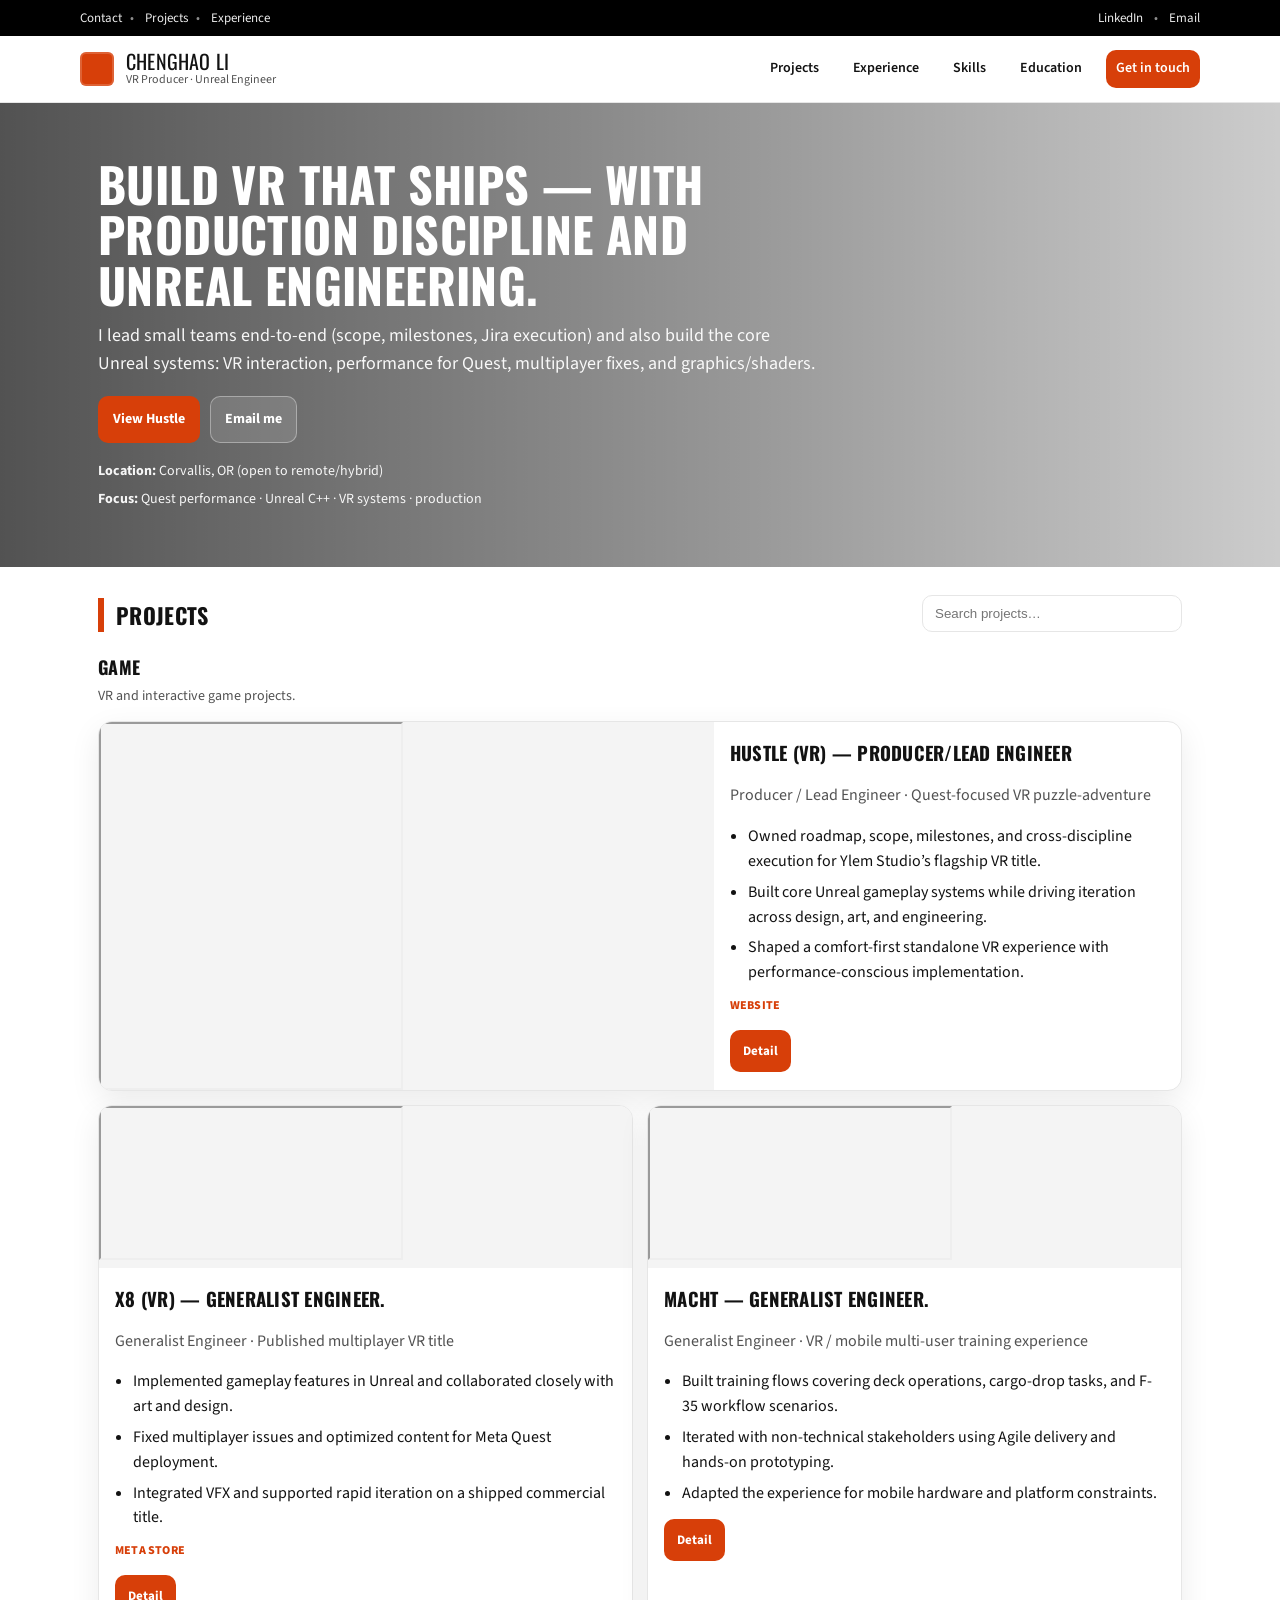
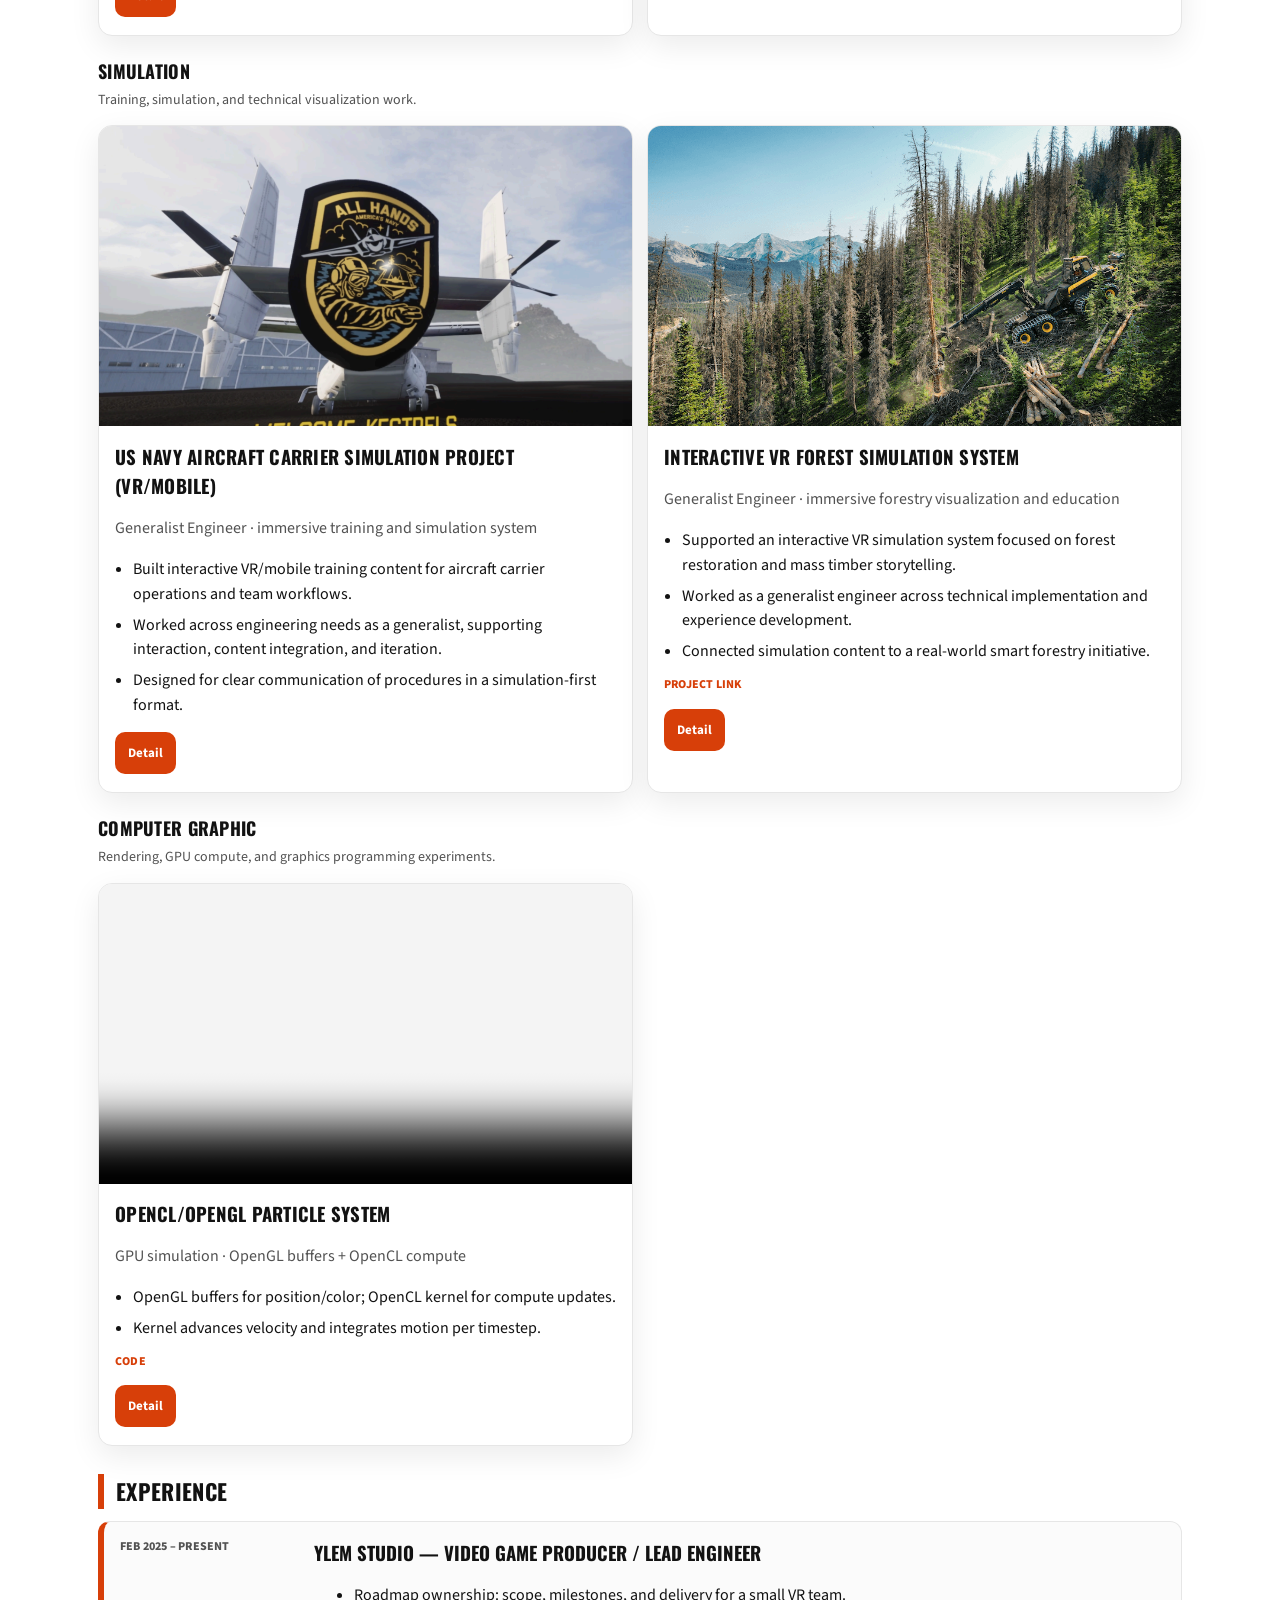
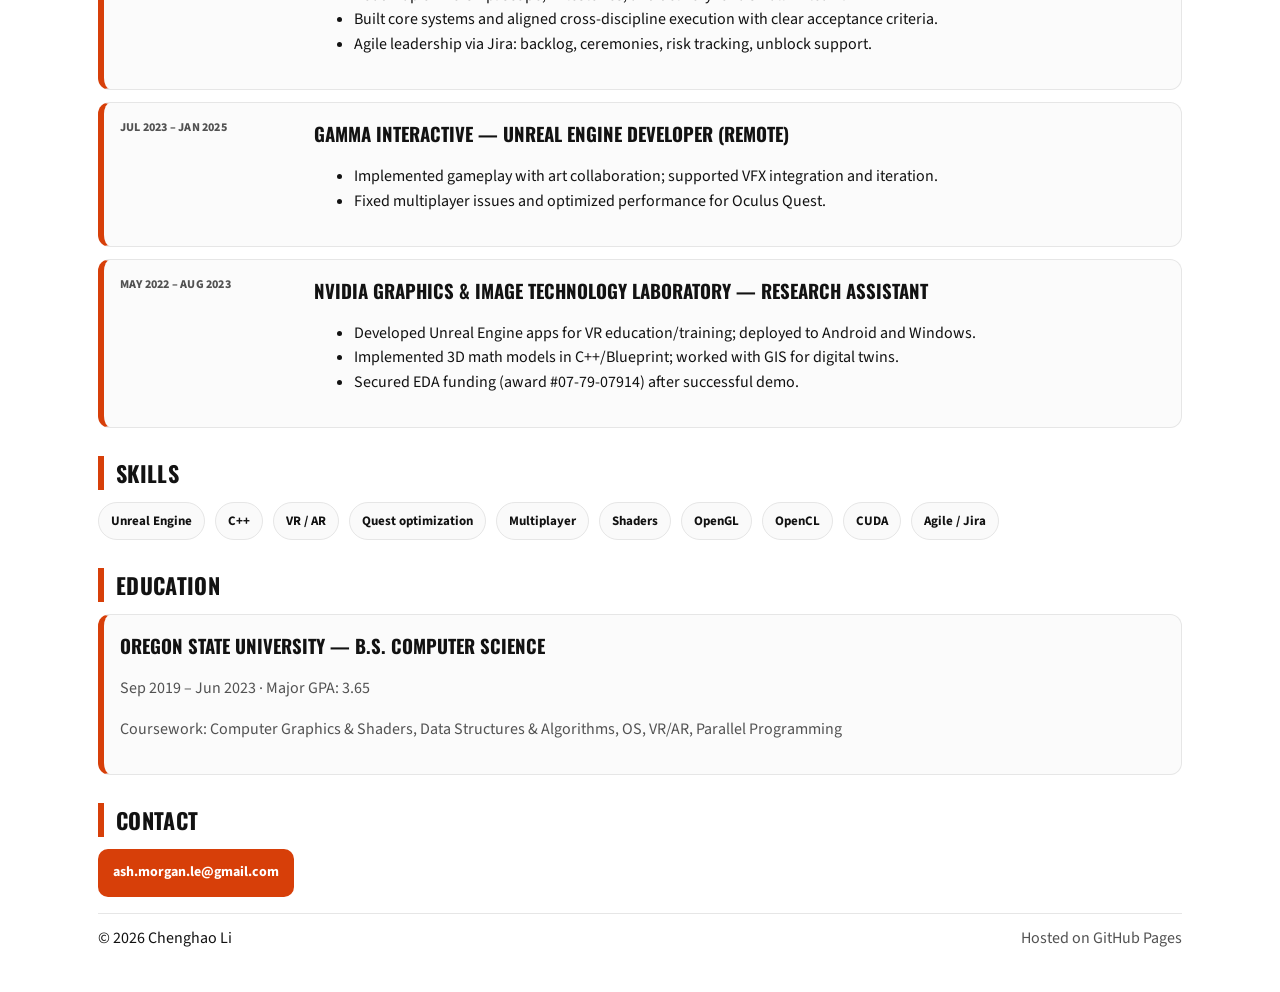
==== index.html @ 1074cd8b "Set up new layout" ====
<!doctype html>
<html lang="en">
<head>
  <meta charset="utf-8" />
  <meta name="viewport" content="width=device-width, initial-scale=1" />
  <title>Chenghao Li — Portfolio</title>
  <meta name="description" content="Portfolio of Chenghao Li — VR Producer / Unreal Engineer." />

  <link rel="preconnect" href="https://fonts.googleapis.com">
  <link rel="preconnect" href="https://fonts.gstatic.com" crossorigin>
  <link href="https://fonts.googleapis.com/css2?family=Oswald:wght@400;600&family=Source+Sans+3:wght@400;600;700&display=swap" rel="stylesheet">

  <link rel="stylesheet" href="styles.css" />
</head>
<body>
  <div class="utility">
    <div class="container utility__inner">
      <div class="utility__left">
        <a href="#contact">Contact</a><span class="sep">•</span>
        <a href="#projects">Projects</a><span class="sep">•</span>
        <a href="#experience">Experience</a>
      </div>
      <div class="utility__right">
        <a class="iconlink" href="https://www.linkedin.com/in/chenghao-li-lch9527/" target="_blank" rel="noreferrer">LinkedIn</a>
        <span class="sep">•</span>
        <a class="iconlink" href="mailto:ash.morgan.le@gmail.com">Email</a>
      </div>
    </div>
  </div>

  <header class="header" role="banner">
    <div class="container header__inner">
      <a class="logo" href="#">
        <span class="logo__mark" aria-hidden="true"></span>
        <span class="logo__text">
          <span class="logo__title">Chenghao Li</span>
          <span class="logo__sub">VR Producer · Unreal Engineer</span>
        </span>
      </a>

      <button class="menuBtn" id="menuBtn" aria-expanded="false" aria-controls="nav">Menu</button>

      <nav class="nav" id="nav">
        <a href="#projects">Projects</a>
        <a href="#experience">Experience</a>
        <a href="#skills">Skills</a>
        <a href="#education">Education</a>
        <a class="nav__cta" href="#contact">Get in touch</a>
      </nav>
    </div>
  </header>

  <section class="hero" aria-label="Intro">
    <div class="hero__bg" role="img" aria-label="Hero background image"></div>
    <div class="hero__shade"></div>

    <div class="container hero__inner">
      <div class="hero__content">
        <h1>Build VR that ships — with production discipline and Unreal engineering.</h1>
        <p>
          I lead small teams end-to-end (scope, milestones, Jira execution) and also build the core Unreal systems:
          VR interaction, performance for Quest, multiplayer fixes, and graphics/shaders.
        </p>

        <div class="hero__actions">
          <a class="btn btn--primary" href="https://www.ylemstudio.com/" target="_blank" rel="noreferrer">View Hustle</a>
          <a class="btn btn--ghost" href="mailto:ash.morgan.le@gmail.com">Email me</a>
          <!-- Optional: upload resume.pdf into repo root and uncomment -->
          <!-- <a class="btn btn--ghost" href="resume.pdf" target="_blank" rel="noreferrer">Resume PDF</a> -->
        </div>

        <div class="hero__meta">
          <div><strong>Location:</strong> Corvallis, OR (open to remote/hybrid)</div>
          <div><strong>Focus:</strong> Quest performance · Unreal C++ · VR systems · production</div>
        </div>
      </div>
    </div>
  </section>

  <main class="container" id="main">
    <section id="projects" class="section">
      <div class="section__head">
        <h2 class="section__title">Projects</h2>
        <div class="section__tools">
          <input id="projectSearch" class="input" type="search" placeholder="Search projects…" />
        </div>
      </div>

      <div class="projectGroup">
        <div class="projectGroup__head">
          <h3 class="projectGroup__title">Game</h3>
          <p class="projectGroup__desc">VR and interactive game projects.</p>
        </div>
        <div class="cards cards--projects">
          <article class="card project project--featured" data-tags="game hustle vr unreal quest producer trailer">
            <div class="card__media card__media--wide">
              <iframe src="https://www.youtube.com/embed/dAQE7rst24I" title="Hustle trailer" loading="lazy" allow="accelerometer; autoplay; clipboard-write; encrypted-media; gyroscope; picture-in-picture; web-share" allowfullscreen></iframe>
            </div>
            <div class="card__body">
              <h3>Hustle (VR) — producer/lead engineer</h3>
              <p class="muted">Producer / Lead Engineer · Quest-focused VR puzzle-adventure</p>
              <ul>
                <li>Owned roadmap, scope, milestones, and cross-discipline execution for Ylem Studio’s flagship VR title.</li>
                <li>Built core Unreal gameplay systems while driving iteration across design, art, and engineering.</li>
                <li>Shaped a comfort-first standalone VR experience with performance-conscious implementation.</li>
              </ul>
              <div class="card__links">
                <a class="link" href="https://www.ylemstudio.com/" target="_blank" rel="noreferrer">Website</a>
              </div>
              <div class="card__cta">
                <a class="btn btn--primary btn--sm" href="projects/hustle.html">Detail</a>
              </div>
            </div>
          </article>

          <article class="card project" data-tags="game x8 vr unreal multiplayer quest shipped">
            <div class="card__media">
              <iframe src="https://www.youtube.com/embed/noOUTWMw_7E" title="X8 video" loading="lazy" allow="accelerometer; autoplay; clipboard-write; encrypted-media; gyroscope; picture-in-picture; web-share" allowfullscreen></iframe>
            </div>
            <div class="card__body">
              <h3>X8 (VR) — Generalist engineer.</h3>
              <p class="muted">Generalist Engineer · Published multiplayer VR title</p>
              <ul>
                <li>Implemented gameplay features in Unreal and collaborated closely with art and design.</li>
                <li>Fixed multiplayer issues and optimized content for Meta Quest deployment.</li>
                <li>Integrated VFX and supported rapid iteration on a shipped commercial title.</li>
              </ul>
              <div class="card__links">
                <a class="link" href="https://www.meta.com/experiences/4518172508241377/" target="_blank" rel="noreferrer">Meta Store</a>
              </div>
              <div class="card__cta">
                <a class="btn btn--primary btn--sm" href="projects/x8.html">Detail</a>
              </div>
            </div>
          </article>

          <article class="card project" data-tags="game macht vr mobile training unreal multi-user youtube">
            <div class="card__media">
              <iframe src="https://www.youtube.com/embed/a3f8eoB9dbw" title="Macht video" loading="lazy" allow="accelerometer; autoplay; clipboard-write; encrypted-media; gyroscope; picture-in-picture; web-share" allowfullscreen></iframe>
            </div>
            <div class="card__body">
              <h3>Macht — Generalist engineer.</h3>
              <p class="muted">Generalist Engineer · VR / mobile multi-user training experience</p>
              <ul>
                <li>Built training flows covering deck operations, cargo-drop tasks, and F-35 workflow scenarios.</li>
                <li>Iterated with non-technical stakeholders using Agile delivery and hands-on prototyping.</li>
                <li>Adapted the experience for mobile hardware and platform constraints.</li>
              </ul>
              <div class="card__cta">
                <a class="btn btn--primary btn--sm" href="projects/macht.html">Detail</a>
              </div>
            </div>
          </article>
        </div>
      </div>

      <div class="projectGroup">
        <div class="projectGroup__head">
          <h3 class="projectGroup__title">Simulation</h3>
          <p class="projectGroup__desc">Training, simulation, and technical visualization work.</p>
        </div>
        <div class="cards cards--projects">
          <article class="card project" data-tags="simulation navy aircraft carrier vr mobile training unreal">
            <div class="card__media">
              <img src="assets/All_hands2.png" alt="US Navy Aircraft Carrier Simulation cover image" />
            </div>
            <div class="card__body">
              <h3>US Navy Aircraft Carrier Simulation project (VR/mobile)</h3>
              <p class="muted">Generalist Engineer · immersive training and simulation system</p>
              <ul>
                <li>Built interactive VR/mobile training content for aircraft carrier operations and team workflows.</li>
                <li>Worked across engineering needs as a generalist, supporting interaction, content integration, and iteration.</li>
                <li>Designed for clear communication of procedures in a simulation-first format.</li>
              </ul>
              <div class="card__cta">
                <a class="btn btn--primary btn--sm" href="projects/navy.html">Detail</a>
              </div>
            </div>
          </article>

          <article class="card project" data-tags="simulation forest vr interactive visualization smart forestry">
            <div class="card__media">
              <img src="assets/Forested1.png" alt="Interactive VR forest simulation system cover image" />
            </div>
            <div class="card__body">
              <h3>Interactive VR forest simulation system</h3>
              <p class="muted">Generalist Engineer · immersive forestry visualization and education</p>
              <ul>
                <li>Supported an interactive VR simulation system focused on forest restoration and mass timber storytelling.</li>
                <li>Worked as a generalist engineer across technical implementation and experience development.</li>
                <li>Connected simulation content to a real-world smart forestry initiative.</li>
              </ul>
              <div class="card__links">
                <a class="link" href="https://www.masstimbercoalition.org/projects/smart-forestry-paving-the-way-from-forest-restoration-to-mass-timber" target="_blank" rel="noreferrer">Project Link</a>
              </div>
              <div class="card__cta">
                <a class="btn btn--primary btn--sm" href="projects/forest.html">Detail</a>
              </div>
            </div>
          </article>
        </div>
      </div>

      <div class="projectGroup">
        <div class="projectGroup__head">
          <h3 class="projectGroup__title">Computer Graphic</h3>
          <p class="projectGroup__desc">Rendering, GPU compute, and graphics programming experiments.</p>
        </div>
        <div class="cards cards--projects">
          <article class="card project" data-tags="computer graphic graphics opencl opengl particles gpu simulation">
            <div class="card__media">
              <video controls playsinline preload="metadata" poster="assets/particles_poster.jpg">
                <source src="assets/particles.mp4" type="video/mp4" />
                Your browser does not support the video tag.
              </video>
            </div>
            <div class="card__body">
              <h3>OpenCL/OpenGL Particle System</h3>
              <p class="muted">GPU simulation · OpenGL buffers + OpenCL compute</p>
              <ul>
                <li>OpenGL buffers for position/color; OpenCL kernel for compute updates.</li>
                <li>Kernel advances velocity and integrates motion per timestep.</li>
              </ul>
              <div class="card__links">
                <a class="link" href="#" data-toast="Add GitHub repo link here">Code</a>
              </div>
              <div class="card__cta">
                <a class="btn btn--primary btn--sm" href="projects/particles.html">Detail</a>
              </div>
            </div>
          </article>
        </div>
      </div>
    </section>

    <section id="experience" class="section">
      <h2 class="section__title">Experience</h2>

      <div class="timeline">
        <div class="timeline__item">
          <div class="timeline__when">Feb 2025 – Present</div>
          <div class="timeline__what">
            <h3>Ylem Studio — Video Game Producer / Lead Engineer</h3>
            <ul>
              <li>Roadmap ownership: scope, milestones, and delivery for a small VR team.</li>
              <li>Built core systems and aligned cross-discipline execution with clear acceptance criteria.</li>
              <li>Agile leadership via Jira: backlog, ceremonies, risk tracking, unblock support.</li>
            </ul>
          </div>
        </div>

        <div class="timeline__item">
          <div class="timeline__when">Jul 2023 – Jan 2025</div>
          <div class="timeline__what">
            <h3>Gamma Interactive — Unreal Engine Developer (Remote)</h3>
            <ul>
              <li>Implemented gameplay with art collaboration; supported VFX integration and iteration.</li>
              <li>Fixed multiplayer issues and optimized performance for Oculus Quest.</li>
            </ul>
          </div>
        </div>

        <div class="timeline__item">
          <div class="timeline__when">May 2022 – Aug 2023</div>
          <div class="timeline__what">
            <h3>NVIDIA Graphics & Image Technology Laboratory — Research Assistant</h3>
            <ul>
              <li>Developed Unreal Engine apps for VR education/training; deployed to Android and Windows.</li>
              <li>Implemented 3D math models in C++/Blueprint; worked with GIS for digital twins.</li>
              <li>Secured EDA funding (award #07-79-07914) after successful demo.</li>
            </ul>
          </div>
        </div>
      </div>
    </section>

    <section id="skills" class="section">
      <h2 class="section__title">Skills</h2>
      <div class="tagrow">
        <span class="tag">Unreal Engine</span>
        <span class="tag">C++</span>
        <span class="tag">VR / AR</span>
        <span class="tag">Quest optimization</span>
        <span class="tag">Multiplayer</span>
        <span class="tag">Shaders</span>
        <span class="tag">OpenGL</span>
        <span class="tag">OpenCL</span>
        <span class="tag">CUDA</span>
        <span class="tag">Agile / Jira</span>
      </div>
    </section>

    <section id="education" class="section">
      <h2 class="section__title">Education</h2>
      <div class="edu">
        <h3>Oregon State University — B.S. Computer Science</h3>
        <p class="muted">Sep 2019 – Jun 2023 · Major GPA: 3.65</p>
        <p class="muted">Coursework: Computer Graphics & Shaders, Data Structures & Algorithms, OS, VR/AR, Parallel Programming</p>
      </div>
    </section>

    <section id="contact" class="section section--contact">
      <h2 class="section__title">Contact</h2>
      <div class="contact">
        <a class="btn btn--primary" href="mailto:ash.morgan.le@gmail.com">ash.morgan.le@gmail.com</a>
        <a class="btn btn--ghost" href="tel:+15412862464">(541) 286-2464</a>
        <a class="btn btn--ghost" href="https://www.linkedin.com/in/chenghao-li-lch9527/" target="_blank" rel="noreferrer">LinkedIn</a>
        <a class="btn btn--ghost" href="https://www.ylemstudio.com/" target="_blank" rel="noreferrer">ylemstudio.com</a>
      </div>
      <footer class="footer">
        <div>© <span id="year"></span> Chenghao Li</div>
        <div class="muted">Hosted on GitHub Pages</div>
      </footer>
    </section>
  </main>

  <div id="toast" class="toast" aria-live="polite" aria-atomic="true"></div>
  <script src="main.js"></script>
</body>
</html>
---- styles.css ----
/* OSU-inspired layout with project detail pages support */

:root{
  --orange:#D73F09;
  --black:#000000;
  --white:#FFFFFF;
  --text:#121212;
  --muted:#525252;
  --border:#e6e6e6;
  --shadow: 0 10px 30px rgba(0,0,0,.08);
  --radius: 14px;

  --font-body: "Source Sans 3", system-ui, -apple-system, Segoe UI, Roboto, Arial, sans-serif;
  --font-head: "Oswald", system-ui, -apple-system, Segoe UI, Roboto, Arial, sans-serif;
}

*{ box-sizing:border-box; }
html, body{ height:100%; }
body{
  margin:0;
  font-family: var(--font-body);
  color: var(--text);
  background: var(--white);
  line-height:1.55;
}

a{ color: inherit; text-decoration: none; }
a:hover{ text-decoration: underline; text-decoration-color: rgba(0,0,0,.35); }

.container{ max-width: 1120px; margin: 0 auto; padding: 0 18px; }
.muted{ color: var(--muted); }

.utility{ background: var(--black); color: var(--white); font-size: 13px; }
.utility__inner{ display:flex; justify-content:space-between; align-items:center; gap: 12px; padding: 8px 0; }
.utility a{ color: var(--white); opacity: .92; }
.utility a:hover{ opacity: 1; text-decoration: none; }
.sep{ opacity: .55; margin: 0 8px; }

.header{ position: sticky; top: 0; z-index: 20; background: var(--white); border-bottom: 1px solid var(--border); }
.header__inner{ display:flex; align-items:center; justify-content:space-between; gap: 14px; padding: 14px 0; }

.logo{ display:flex; align-items:center; gap: 12px; }
.logo__mark{ width: 34px; height: 34px; border-radius: 6px; background: var(--orange); box-shadow: inset 0 0 0 2px rgba(255,255,255,.18); }
.logo__text{ display:flex; flex-direction:column; line-height:1.05; }
.logo__title{ font-family: var(--font-head); font-size: 20px; letter-spacing: .2px; text-transform: uppercase; }
.logo__sub{ font-size: 12px; color: var(--muted); margin-top: 2px; }

.menuBtn{ display:none; border: 1px solid var(--border); background: var(--white); padding: 10px 12px; border-radius: 10px; font-weight: 600; cursor:pointer; }
.menuBtn:hover{ border-color: rgba(0,0,0,.25); }

.nav{ display:flex; align-items:center; gap: 14px; flex-wrap:wrap; }
.nav a{ font-size: 14px; font-weight: 600; padding: 8px 10px; border-radius: 10px; }
.nav a:hover{ text-decoration:none; background: #f4f4f4; }
.nav__cta{ background: var(--orange); color: var(--white); }
.nav__cta:hover{ background: #c73707; color: var(--white); }

@media (max-width: 860px){
  .menuBtn{ display:inline-flex; }
  .nav{ display:none; width:100%; padding: 10px 0 0; border-top: 1px solid var(--border); }
  .nav.is-open{ display:flex; }
}

.hero{ position: relative; min-height: 420px; }
.hero__bg{ position:absolute; inset:0; background: url("assets/hero.jpg") center/cover no-repeat; }
.hero__shade{ position:absolute; inset:0; background: linear-gradient(90deg, rgba(0,0,0,.68) 0%, rgba(0,0,0,.42) 55%, rgba(0,0,0,.20) 100%); }
.hero__inner{ position: relative; padding: 56px 18px; }
.hero__content{ max-width: 720px; color: var(--white); }
.hero h1{ margin: 0 0 12px; font-family: var(--font-head); font-size: 48px; line-height: 1.05; text-transform: uppercase; letter-spacing: .4px; }
.hero p{ margin: 0 0 16px; font-size: 18px; opacity: .95; }
.hero__actions{ display:flex; flex-wrap:wrap; gap: 10px; margin-top: 18px; }
.hero__meta{ margin-top: 18px; display:grid; gap: 6px; font-size: 14px; opacity: .95; }

@media (max-width: 620px){
  .hero h1{ font-size: 38px; }
  .hero__inner{ padding: 44px 18px; }
}

.btn{
  display:inline-flex; align-items:center; justify-content:center;
  padding: 12px 14px; border-radius: 10px; border: 1px solid transparent;
  font-weight: 700; font-size: 14px; cursor: pointer;
  text-decoration:none !important;
}
.btn--sm{ padding: 10px 12px; font-size: 13px; }
.btn--primary{ background: var(--orange); color: var(--white); }
.btn--primary:hover{ background:#c73707; }
.btn--ghost{ background: rgba(255,255,255,.12); border-color: rgba(255,255,255,.35); color: var(--white); }
.btn--ghost:hover{ background: rgba(255,255,255,.18); }

.section{ padding: 28px 0 0; }
.section__head{ display:flex; align-items:end; justify-content:space-between; gap: 12px; flex-wrap:wrap; }
.section__title{
  margin: 0;
  font-family: var(--font-head);
  text-transform: uppercase;
  letter-spacing: .35px;
  font-size: 22px;
  border-left: 6px solid var(--orange);
  padding-left: 12px;
}

.input{
  width: 260px; max-width: 100%;
  padding: 10px 12px; border-radius: 10px;
  border: 1px solid var(--border); outline:none;
}
.input:focus{ border-color: rgba(215,63,9,.55); box-shadow: 0 0 0 3px rgba(215,63,9,.12); }

.cards{ display:grid; grid-template-columns: repeat(2, 1fr); gap: 14px; margin-top: 14px; }
@media (max-width: 920px){ .cards{ grid-template-columns: 1fr; } }

.card{ border: 1px solid var(--border); border-radius: var(--radius); overflow:hidden; background: var(--white); box-shadow: var(--shadow); }
.card__media{ background: #f4f4f4; }
.card__media video{ width:100%; aspect-ratio: 16/9; object-fit: cover; display:block; }
.card__body{ padding: 16px 16px 18px; }
.card h3{ margin: 0 0 6px; font-family: var(--font-head); text-transform: uppercase; letter-spacing: .25px; }
.card ul{ margin: 10px 0 0; padding-left: 18px; }
.card li{ margin: 6px 0; }

.card__links{ margin-top: 12px; display:flex; gap: 14px; flex-wrap:wrap; }
.link{ color: var(--orange); font-weight: 800; text-transform: uppercase; letter-spacing: .2px; font-size: 12px; }
.link:hover{ text-decoration: underline; }
.card__cta{ margin-top: 14px; }

.timeline{ margin-top: 12px; display:flex; flex-direction:column; gap: 12px; }
.timeline__item{
  display:grid; grid-template-columns: 180px 1fr; gap: 14px;
  padding: 16px;
  border: 1px solid var(--border);
  border-left: 6px solid var(--orange);
  border-radius: 12px;
  background: #fbfbfb;
}
.timeline__when{ font-weight: 800; color: var(--muted); text-transform: uppercase; font-size: 12px; letter-spacing: .2px; }
.timeline__what h3{ margin: 0 0 8px; font-family: var(--font-head); text-transform: uppercase; }
@media (max-width: 760px){ .timeline__item{ grid-template-columns: 1fr; } }

.tagrow{ display:flex; flex-wrap:wrap; gap: 10px; margin-top: 12px; }
.tag{ border: 1px solid var(--border); border-radius: 999px; padding: 8px 12px; font-weight: 700; font-size: 13px; background: #fafafa; }

.edu{
  margin-top: 12px;
  padding: 16px;
  border: 1px solid var(--border);
  border-left: 6px solid var(--orange);
  border-radius: 12px;
  background: #fbfbfb;
}
.edu h3{ margin: 0 0 6px; font-family: var(--font-head); text-transform: uppercase; }

.section--contact{ padding-bottom: 42px; }
.contact{ margin-top: 12px; display:flex; flex-wrap:wrap; gap: 10px; }
.footer{
  margin-top: 16px;
  padding-top: 12px;
  border-top: 1px solid var(--border);
  display:flex; justify-content:space-between; gap: 10px; flex-wrap:wrap;
}

/* Detail pages */
.breadcrumbs{ padding: 16px 0 0; font-size: 13px; }
.breadcrumbs a{ color: var(--orange); font-weight: 800; text-transform: uppercase; letter-spacing: .2px; font-size: 12px; }
.detail{ padding: 18px 0 42px; }
.detail__head{
  display:flex; align-items:baseline; justify-content:space-between; gap: 12px; flex-wrap:wrap;
  border-bottom: 1px solid var(--border);
  padding-bottom: 12px;
}
.detail__title{
  margin: 0;
  font-family: var(--font-head);
  text-transform: uppercase;
  letter-spacing: .35px;
  font-size: 30px;
}
.detail__sub{ margin: 6px 0 0; }
.detail__grid{
  margin-top: 14px;
  display:grid;
  grid-template-columns: 1.3fr .7fr;
  gap: 14px;
}
@media (max-width: 920px){ .detail__grid{ grid-template-columns: 1fr; } }

.panel{
  border: 1px solid var(--border);
  border-radius: 12px;
  background: #fff;
  box-shadow: var(--shadow);
  overflow:hidden;
}
.panel__body{ padding: 14px 16px 16px; }
.mediaBox video{
  width: 100%;
  aspect-ratio: 16/9;
  display:block;
  object-fit: cover;
  background:#f4f4f4;
}
.gallery{ display:grid; grid-template-columns: 1fr 1fr; gap: 10px; }
.gallery img{
  width:100%;
  aspect-ratio: 4/3;
  object-fit: cover;
  border: 1px solid var(--border);
  border-radius: 10px;
  background:#f4f4f4;
}
.kv{ display:grid; gap: 8px; }
.kv .row{
  display:flex; justify-content:space-between; gap: 10px;
  border-bottom: 1px dashed var(--border);
  padding-bottom: 8px;
}
.kv .key{ font-weight: 800; text-transform: uppercase; font-size: 12px; letter-spacing: .2px; color: var(--muted); }
.kv .val{ font-weight: 700; }
.textBlock{
  margin-top: 14px;
  border: 1px solid var(--border);
  border-left: 6px solid var(--orange);
  border-radius: 12px;
  background: #fbfbfb;
  padding: 14px 16px;
}
.textBlock h4{
  margin: 0 0 6px;
  font-family: var(--font-head);
  text-transform: uppercase;
  letter-spacing: .25px;
}
.textBlock p, .textBlock ul{ margin: 8px 0 0; }
.textBlock ul{ padding-left: 18px; }

.toast{
  position: fixed; left: 50%; bottom: 18px;
  transform: translateX(-50%);
  background: var(--black);
  color: var(--white);
  border-radius: 999px;
  padding: 10px 14px;
  font-size: 13px;
  opacity: 0;
  pointer-events:none;
  transition: opacity .18s ease, transform .18s ease;
}
.toast.show{ opacity: 1; transform: translateX(-50%) translateY(-4px); }


.projectGroup{ margin-top: 22px; }
.projectGroup__head{ margin-bottom: 10px; }
.projectGroup__title{ margin: 0; font-family: var(--font-head); text-transform: uppercase; letter-spacing: .28px; font-size: 18px; }
.projectGroup__desc{ margin: 4px 0 0; color: var(--muted); font-size: 14px; }
.cards--projects{ grid-template-columns: repeat(2, minmax(0, 1fr)); }
.project--featured{ grid-column: 1 / -1; display:grid; grid-template-columns: 1.25fr .95fr; align-items:stretch; }
.project--featured .card__media,
.project--featured .card__media iframe{ height:100%; }
.project--featured .card__media iframe{ aspect-ratio:auto; min-height:100%; }
.card__media img{ width:100%; aspect-ratio:16/9; object-fit:cover; display:block; }
.gallery--mixed{ grid-template-columns: repeat(2, minmax(0,1fr)); }
.gallery img.gallery__portrait{ aspect-ratio: 3/4; object-fit: cover; }
.gallery img.gallery__landscape{ aspect-ratio: 4/3; object-fit: cover; }
@media (max-width: 920px){ .project--featured{ grid-template-columns: 1fr; } }
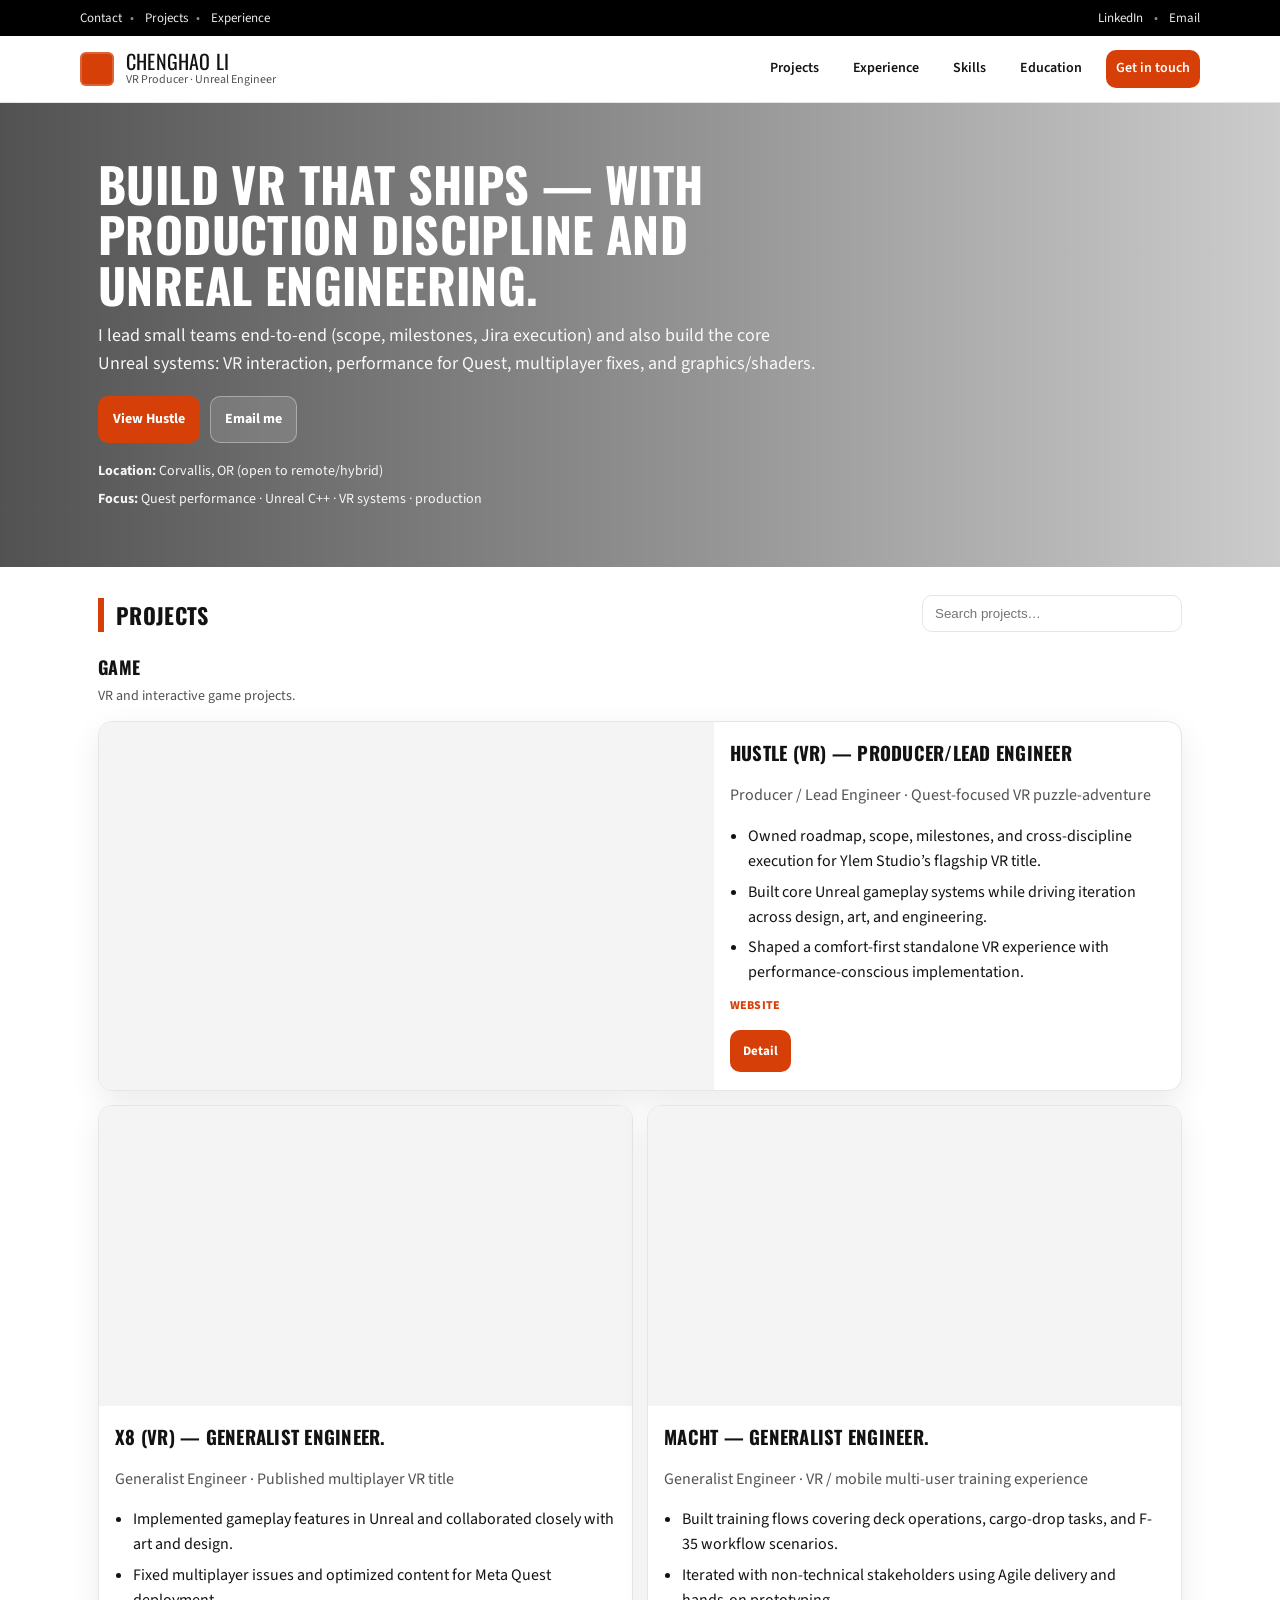
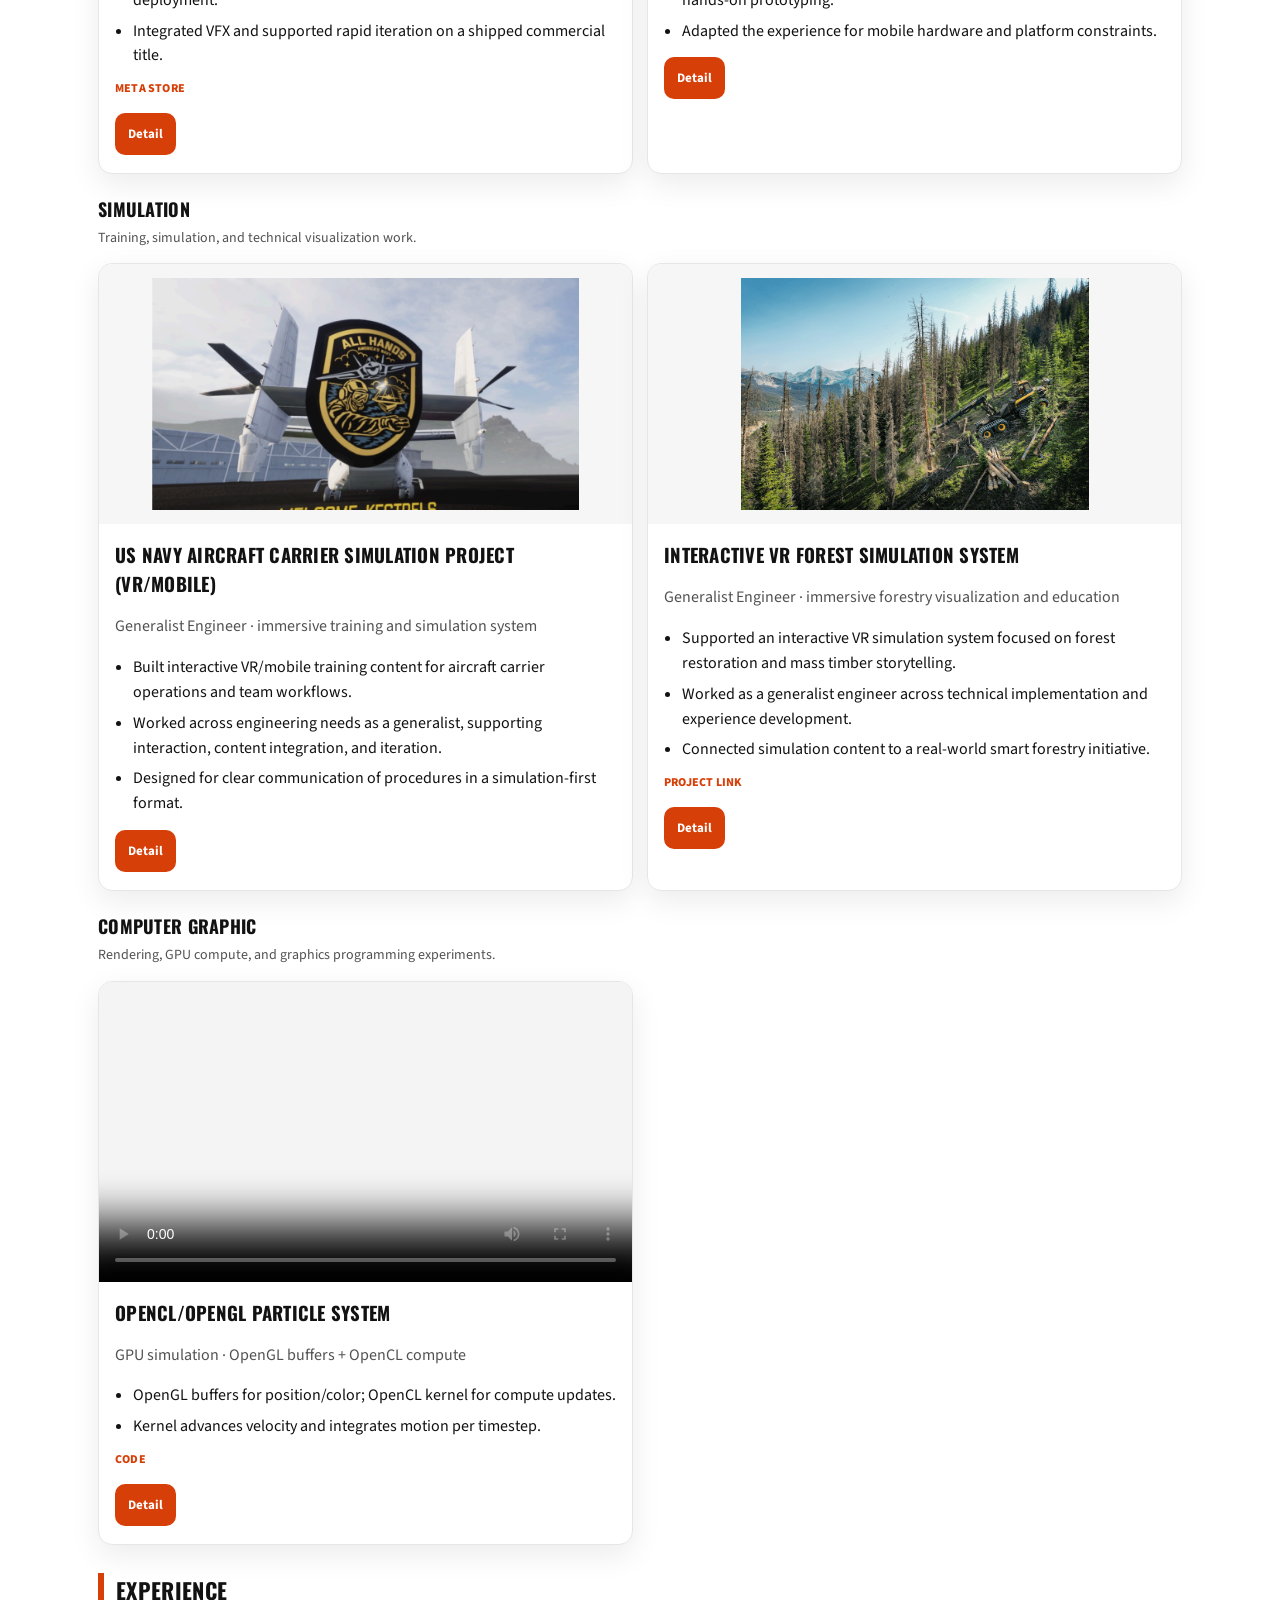
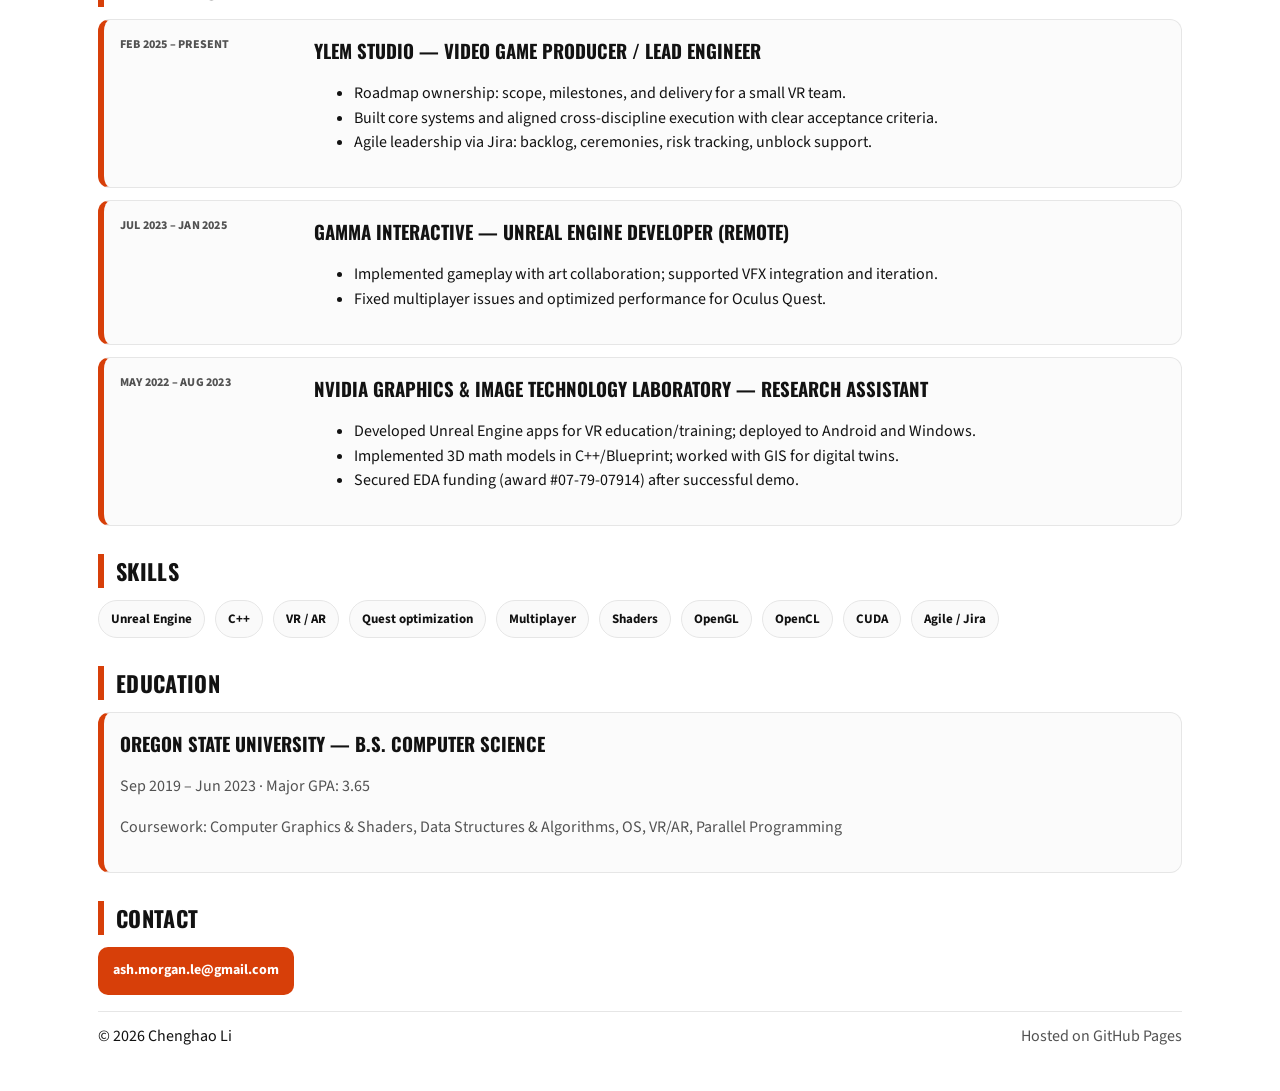
==== commit 95fa1e0f: "Fix attempting for git hub page image size" ====
--- a/index.html
+++ b/index.html
@@ -93,7 +93,7 @@
         </div>
         <div class="cards cards--projects">
           <article class="card project project--featured" data-tags="game hustle vr unreal quest producer trailer">
-            <div class="card__media card__media--wide">
+            <div class="card__media card__media--wide card__media--featured">
               <iframe src="https://www.youtube.com/embed/dAQE7rst24I" title="Hustle trailer" loading="lazy" allow="accelerometer; autoplay; clipboard-write; encrypted-media; gyroscope; picture-in-picture; web-share" allowfullscreen></iframe>
             </div>
             <div class="card__body">
@@ -161,7 +161,7 @@
         </div>
         <div class="cards cards--projects">
           <article class="card project" data-tags="simulation navy aircraft carrier vr mobile training unreal">
-            <div class="card__media">
+            <div class="card__media card__media--simulation">
               <img src="assets/All_hands2.png" alt="US Navy Aircraft Carrier Simulation cover image" />
             </div>
             <div class="card__body">
@@ -179,7 +179,7 @@
           </article>
 
           <article class="card project" data-tags="simulation forest vr interactive visualization smart forestry">
-            <div class="card__media">
+            <div class="card__media card__media--simulation">
               <img src="assets/Forested1.png" alt="Interactive VR forest simulation system cover image" />
             </div>
             <div class="card__body">
--- a/styles.css
+++ b/styles.css
@@ -260,3 +260,58 @@
 .gallery img.gallery__portrait{ aspect-ratio: 3/4; object-fit: cover; }
 .gallery img.gallery__landscape{ aspect-ratio: 4/3; object-fit: cover; }
 @media (max-width: 920px){ .project--featured{ grid-template-columns: 1fr; } }
+
+
+/* Robust project card layout fixes for GitHub Pages */
+.cards--projects{
+  display:grid;
+  grid-template-columns: repeat(2, minmax(0, 1fr));
+  align-items:stretch;
+}
+.cards--projects > .project--featured{
+  grid-column: 1 / -1;
+  width: 100%;
+  display:grid;
+  grid-template-columns: minmax(0, 1.25fr) minmax(320px, .95fr);
+  align-items:stretch;
+}
+.project--featured .card__media--featured{
+  min-height: 340px;
+}
+.project--featured .card__media--featured iframe{
+  width:100%;
+  height:100%;
+  min-height:340px;
+  display:block;
+  border:0;
+}
+.card__media iframe{
+  width:100%;
+  aspect-ratio:16/9;
+  display:block;
+  border:0;
+}
+.card__media--simulation{
+  display:flex;
+  align-items:center;
+  justify-content:center;
+  padding: 14px;
+  min-height: 260px;
+  background:#f6f6f6;
+}
+.card__media--simulation img{
+  width:100%;
+  height:232px;
+  object-fit:contain;
+  object-position:center;
+  display:block;
+  background:#f6f6f6;
+}
+@media (max-width: 920px){
+  .cards--projects{ grid-template-columns: 1fr; }
+  .cards--projects > .project--featured{ grid-template-columns: 1fr; }
+  .project--featured .card__media--featured,
+  .project--featured .card__media--featured iframe{ min-height: 220px; }
+  .card__media--simulation{ min-height: 220px; }
+  .card__media--simulation img{ height: 190px; }
+}
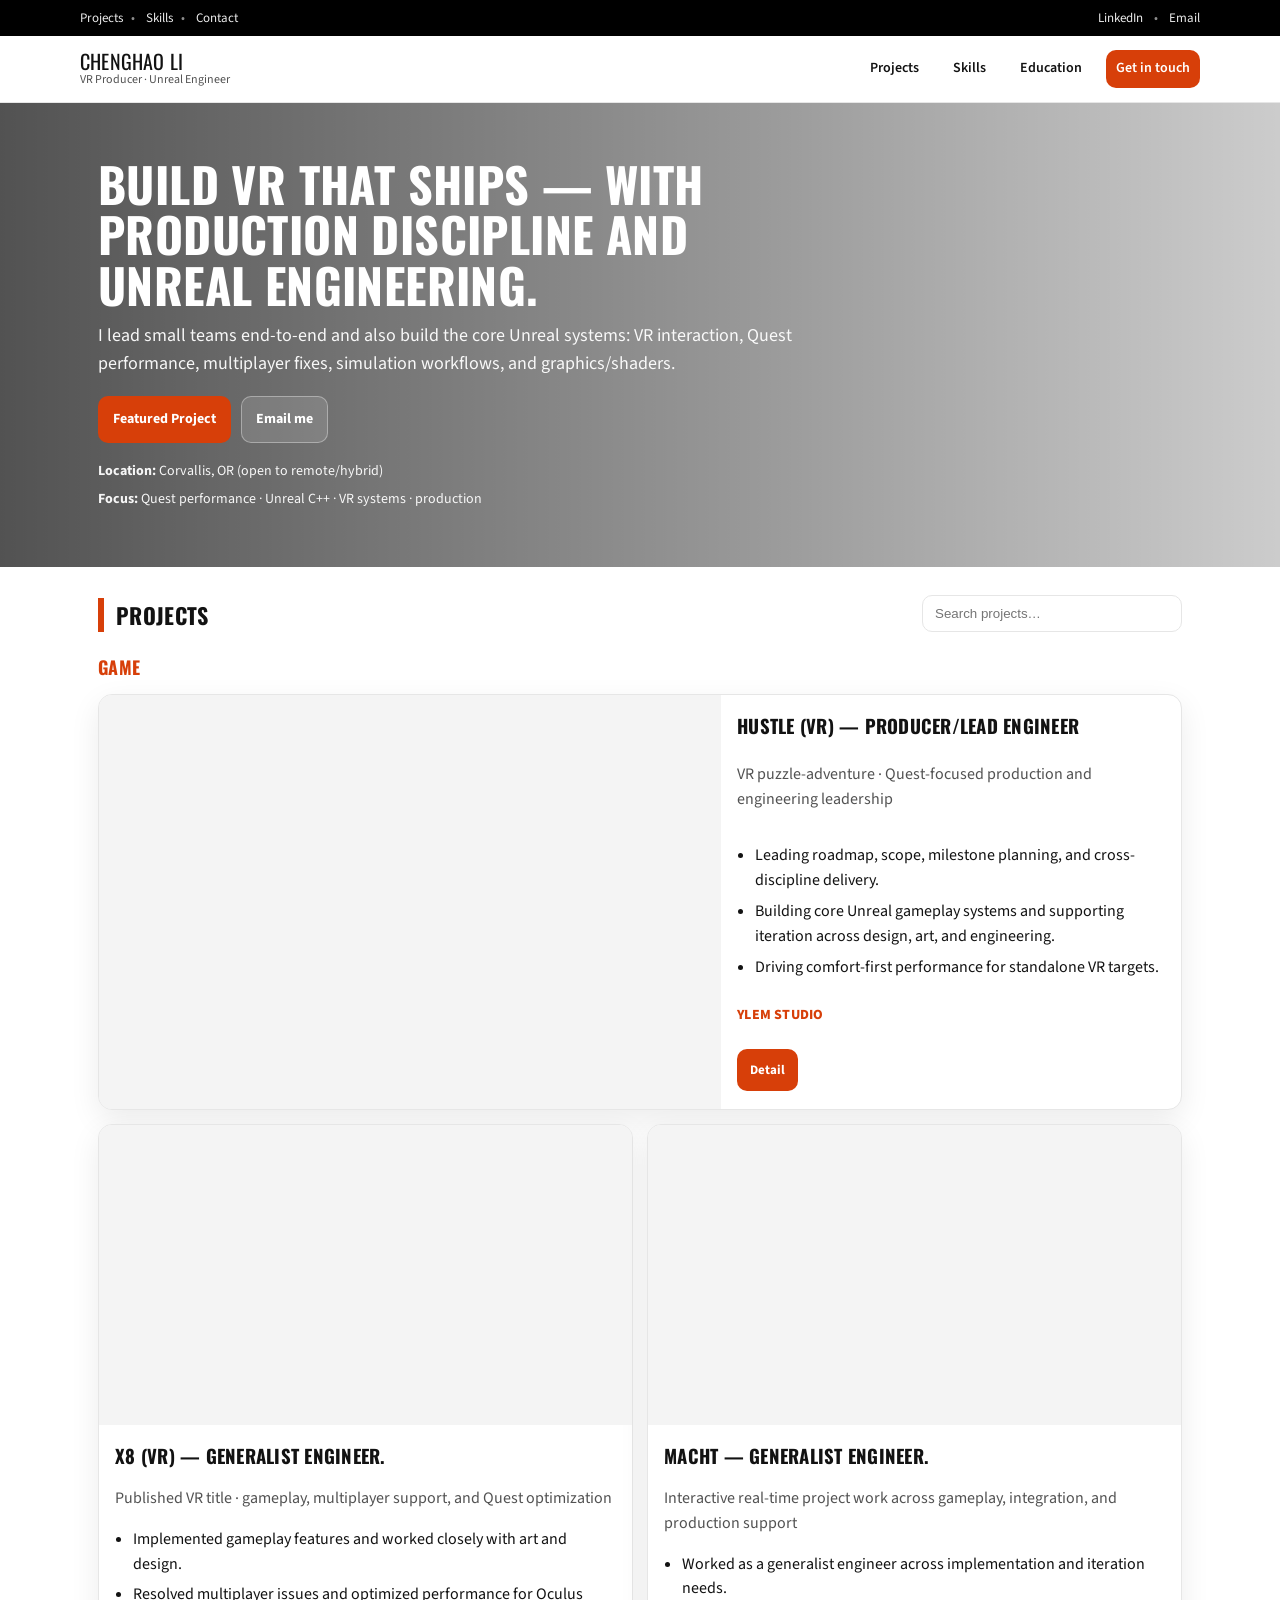
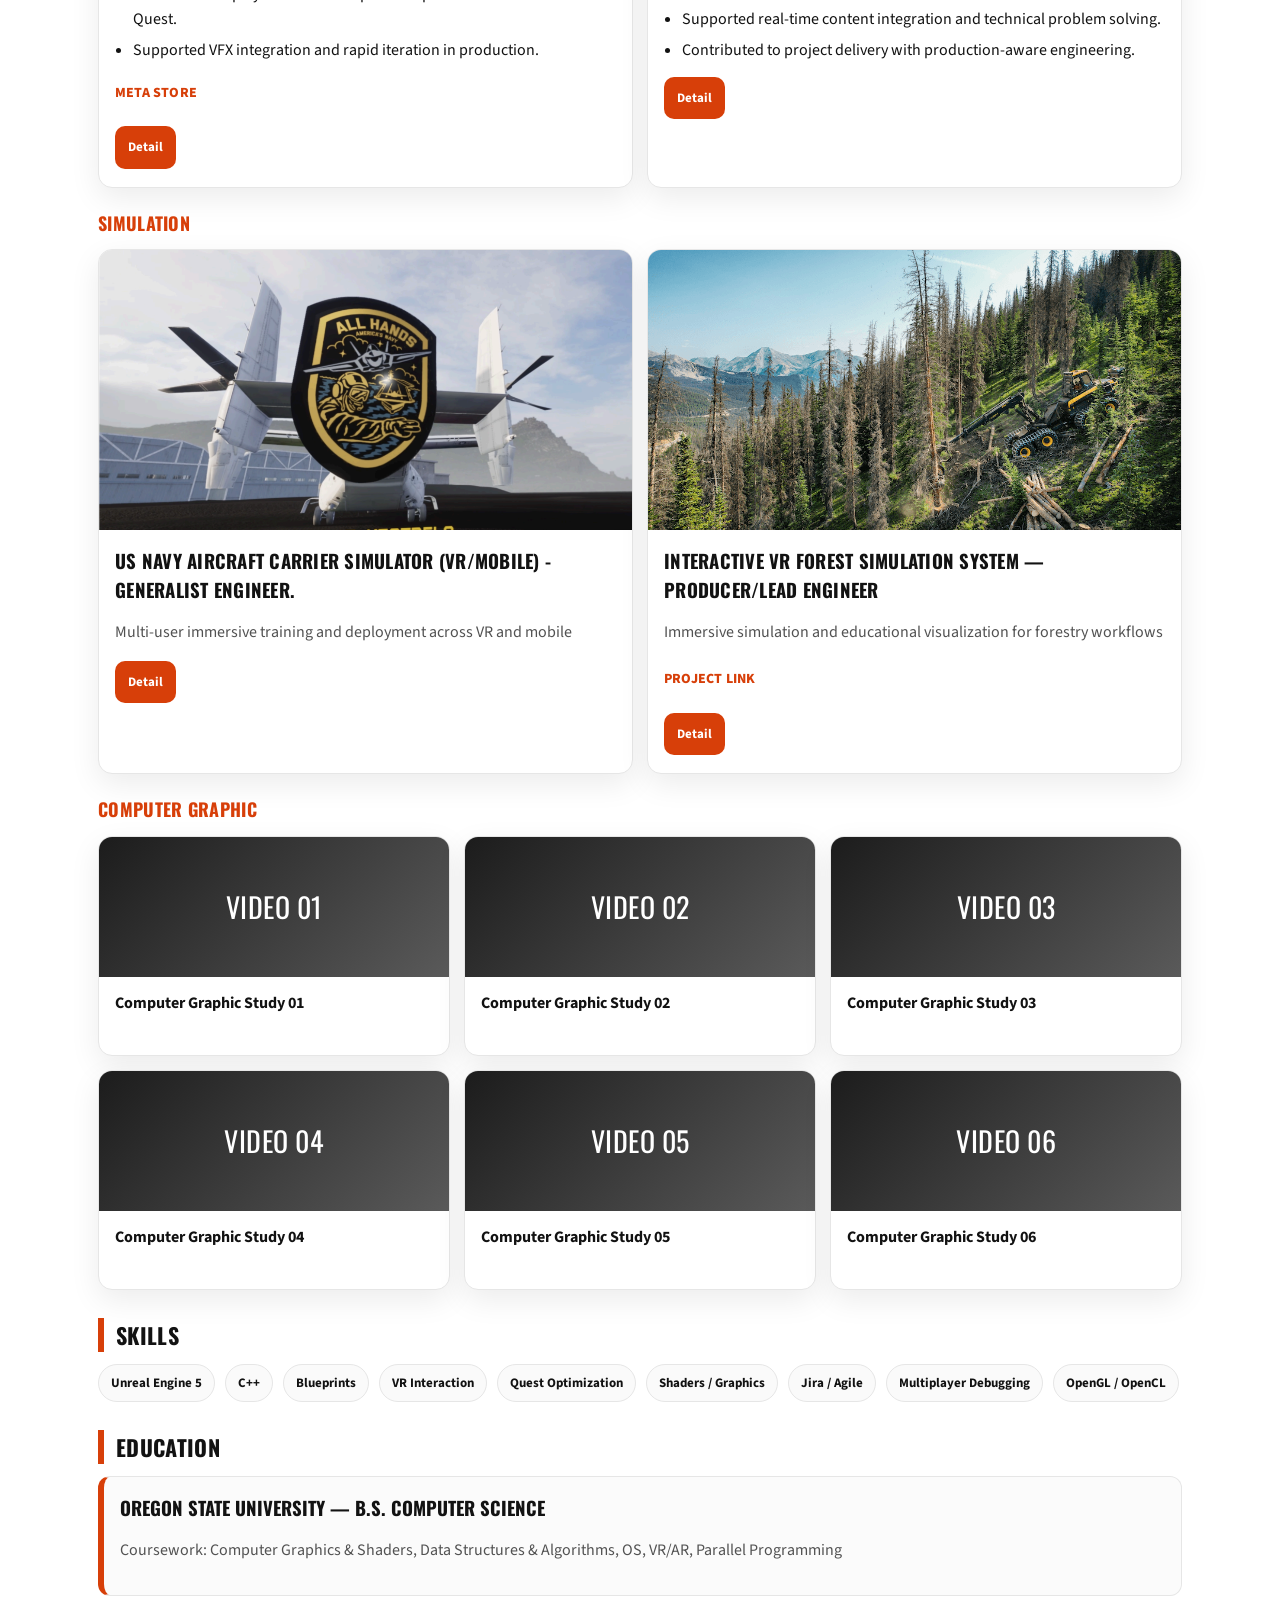
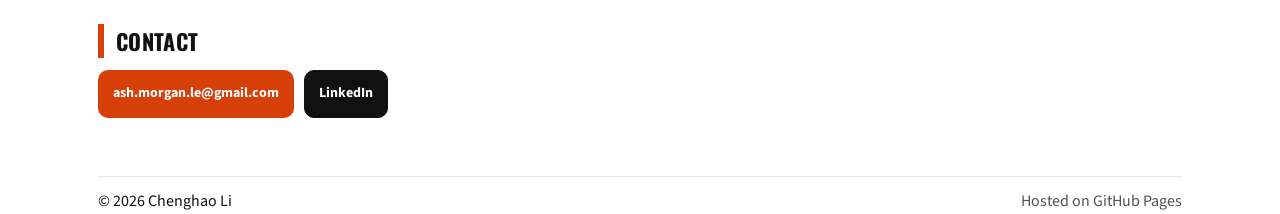
==== commit aa7a6f78: "New subpage for each project" ====
--- a/index.html
+++ b/index.html
@@ -5,20 +5,18 @@
   <meta name="viewport" content="width=device-width, initial-scale=1" />
   <title>Chenghao Li — Portfolio</title>
   <meta name="description" content="Portfolio of Chenghao Li — VR Producer / Unreal Engineer." />
-
   <link rel="preconnect" href="https://fonts.googleapis.com">
   <link rel="preconnect" href="https://fonts.gstatic.com" crossorigin>
   <link href="https://fonts.googleapis.com/css2?family=Oswald:wght@400;600&family=Source+Sans+3:wght@400;600;700&display=swap" rel="stylesheet">
-
   <link rel="stylesheet" href="styles.css" />
 </head>
 <body>
   <div class="utility">
     <div class="container utility__inner">
       <div class="utility__left">
-        <a href="#contact">Contact</a><span class="sep">•</span>
         <a href="#projects">Projects</a><span class="sep">•</span>
-        <a href="#experience">Experience</a>
+        <a href="#skills">Skills</a><span class="sep">•</span>
+        <a href="#contact">Contact</a>
       </div>
       <div class="utility__right">
         <a class="iconlink" href="https://www.linkedin.com/in/chenghao-li-lch9527/" target="_blank" rel="noreferrer">LinkedIn</a>
@@ -31,7 +29,6 @@
   <header class="header" role="banner">
     <div class="container header__inner">
       <a class="logo" href="#">
-        <span class="logo__mark" aria-hidden="true"></span>
         <span class="logo__text">
           <span class="logo__title">Chenghao Li</span>
           <span class="logo__sub">VR Producer · Unreal Engineer</span>
@@ -42,7 +39,6 @@
 
       <nav class="nav" id="nav">
         <a href="#projects">Projects</a>
-        <a href="#experience">Experience</a>
         <a href="#skills">Skills</a>
         <a href="#education">Education</a>
         <a class="nav__cta" href="#contact">Get in touch</a>
@@ -58,15 +54,13 @@
       <div class="hero__content">
         <h1>Build VR that ships — with production discipline and Unreal engineering.</h1>
         <p>
-          I lead small teams end-to-end (scope, milestones, Jira execution) and also build the core Unreal systems:
-          VR interaction, performance for Quest, multiplayer fixes, and graphics/shaders.
+          I lead small teams end-to-end and also build the core Unreal systems: VR interaction,
+          Quest performance, multiplayer fixes, simulation workflows, and graphics/shaders.
         </p>
 
         <div class="hero__actions">
-          <a class="btn btn--primary" href="https://www.ylemstudio.com/" target="_blank" rel="noreferrer">View Hustle</a>
+          <a class="btn btn--primary" href="projects/hustle.html">Featured Project</a>
           <a class="btn btn--ghost" href="mailto:ash.morgan.le@gmail.com">Email me</a>
-          <!-- Optional: upload resume.pdf into repo root and uncomment -->
-          <!-- <a class="btn btn--ghost" href="resume.pdf" target="_blank" rel="noreferrer">Resume PDF</a> -->
         </div>
 
         <div class="hero__meta">
@@ -86,26 +80,23 @@
         </div>
       </div>
 
-      <div class="projectGroup">
-        <div class="projectGroup__head">
-          <h3 class="projectGroup__title">Game</h3>
-          <p class="projectGroup__desc">VR and interactive game projects.</p>
-        </div>
+      <div class="categoryBlock">
+        <h3 class="categoryTitle">Game</h3>
         <div class="cards cards--projects">
-          <article class="card project project--featured" data-tags="game hustle vr unreal quest producer trailer">
-            <div class="card__media card__media--wide card__media--featured">
+          <article class="card project project--featured" data-tags="hustle vr unreal quest producer lead engineer ylem studio">
+            <div class="card__media">
               <iframe src="https://www.youtube.com/embed/dAQE7rst24I" title="Hustle trailer" loading="lazy" allow="accelerometer; autoplay; clipboard-write; encrypted-media; gyroscope; picture-in-picture; web-share" allowfullscreen></iframe>
             </div>
             <div class="card__body">
               <h3>Hustle (VR) — producer/lead engineer</h3>
-              <p class="muted">Producer / Lead Engineer · Quest-focused VR puzzle-adventure</p>
+              <p class="muted">VR puzzle-adventure · Quest-focused production and engineering leadership</p>
               <ul>
-                <li>Owned roadmap, scope, milestones, and cross-discipline execution for Ylem Studio’s flagship VR title.</li>
-                <li>Built core Unreal gameplay systems while driving iteration across design, art, and engineering.</li>
-                <li>Shaped a comfort-first standalone VR experience with performance-conscious implementation.</li>
+                <li>Leading roadmap, scope, milestone planning, and cross-discipline delivery.</li>
+                <li>Building core Unreal gameplay systems and supporting iteration across design, art, and engineering.</li>
+                <li>Driving comfort-first performance for standalone VR targets.</li>
               </ul>
-              <div class="card__links">
-                <a class="link" href="https://www.ylemstudio.com/" target="_blank" rel="noreferrer">Website</a>
+              <div class="card__links card__links--big">
+                <a class="link" href="https://www.ylemstudio.com/" target="_blank" rel="noreferrer">Ylem Studio</a>
               </div>
               <div class="card__cta">
                 <a class="btn btn--primary btn--sm" href="projects/hustle.html">Detail</a>
@@ -113,19 +104,19 @@
             </div>
           </article>
 
-          <article class="card project" data-tags="game x8 vr unreal multiplayer quest shipped">
+          <article class="card project" data-tags="x8 vr published unreal multiplayer quest generalist engineer">
             <div class="card__media">
-              <iframe src="https://www.youtube.com/embed/noOUTWMw_7E" title="X8 video" loading="lazy" allow="accelerometer; autoplay; clipboard-write; encrypted-media; gyroscope; picture-in-picture; web-share" allowfullscreen></iframe>
+              <iframe src="https://www.youtube.com/embed/noOUTWMw_7E" title="X8 trailer" loading="lazy" allow="accelerometer; autoplay; clipboard-write; encrypted-media; gyroscope; picture-in-picture; web-share" allowfullscreen></iframe>
             </div>
             <div class="card__body">
               <h3>X8 (VR) — Generalist engineer.</h3>
-              <p class="muted">Generalist Engineer · Published multiplayer VR title</p>
+              <p class="muted">Published VR title · gameplay, multiplayer support, and Quest optimization</p>
               <ul>
-                <li>Implemented gameplay features in Unreal and collaborated closely with art and design.</li>
-                <li>Fixed multiplayer issues and optimized content for Meta Quest deployment.</li>
-                <li>Integrated VFX and supported rapid iteration on a shipped commercial title.</li>
+                <li>Implemented gameplay features and worked closely with art and design.</li>
+                <li>Resolved multiplayer issues and optimized performance for Oculus Quest.</li>
+                <li>Supported VFX integration and rapid iteration in production.</li>
               </ul>
-              <div class="card__links">
+              <div class="card__links card__links--big">
                 <a class="link" href="https://www.meta.com/experiences/4518172508241377/" target="_blank" rel="noreferrer">Meta Store</a>
               </div>
               <div class="card__cta">
@@ -134,17 +125,17 @@
             </div>
           </article>
 
-          <article class="card project" data-tags="game macht vr mobile training unreal multi-user youtube">
+          <article class="card project" data-tags="macht generalist engineer vr mobile simulation game">
             <div class="card__media">
               <iframe src="https://www.youtube.com/embed/a3f8eoB9dbw" title="Macht video" loading="lazy" allow="accelerometer; autoplay; clipboard-write; encrypted-media; gyroscope; picture-in-picture; web-share" allowfullscreen></iframe>
             </div>
             <div class="card__body">
               <h3>Macht — Generalist engineer.</h3>
-              <p class="muted">Generalist Engineer · VR / mobile multi-user training experience</p>
+              <p class="muted">Interactive real-time project work across gameplay, integration, and production support</p>
               <ul>
-                <li>Built training flows covering deck operations, cargo-drop tasks, and F-35 workflow scenarios.</li>
-                <li>Iterated with non-technical stakeholders using Agile delivery and hands-on prototyping.</li>
-                <li>Adapted the experience for mobile hardware and platform constraints.</li>
+                <li>Worked as a generalist engineer across implementation and iteration needs.</li>
+                <li>Supported real-time content integration and technical problem solving.</li>
+                <li>Contributed to project delivery with production-aware engineering.</li>
               </ul>
               <div class="card__cta">
                 <a class="btn btn--primary btn--sm" href="projects/macht.html">Detail</a>
@@ -154,43 +145,30 @@
         </div>
       </div>
 
-      <div class="projectGroup">
-        <div class="projectGroup__head">
-          <h3 class="projectGroup__title">Simulation</h3>
-          <p class="projectGroup__desc">Training, simulation, and technical visualization work.</p>
-        </div>
-        <div class="cards cards--projects">
-          <article class="card project" data-tags="simulation navy aircraft carrier vr mobile training unreal">
-            <div class="card__media card__media--simulation">
-              <img src="assets/All_hands2.png" alt="US Navy Aircraft Carrier Simulation cover image" />
-            </div>
-            <div class="card__body">
-              <h3>US Navy Aircraft Carrier Simulation project (VR/mobile)</h3>
-              <p class="muted">Generalist Engineer · immersive training and simulation system</p>
-              <ul>
-                <li>Built interactive VR/mobile training content for aircraft carrier operations and team workflows.</li>
-                <li>Worked across engineering needs as a generalist, supporting interaction, content integration, and iteration.</li>
-                <li>Designed for clear communication of procedures in a simulation-first format.</li>
-              </ul>
+      <div class="categoryBlock">
+        <h3 class="categoryTitle">Simulation</h3>
+        <div class="cards cards--projects cards--simulation">
+          <article class="card project" data-tags="navy aircraft carrier simulator vr mobile generalist engineer">
+            <div class="card__media card__media--image">
+              <img src="assets/All_hands2.png" alt="US Navy Aircraft Carrier simulator cover image" />
+            </div>
+            <div class="card__body">
+              <h3>US Navy Aircraft Carrier simulator (VR/mobile) - Generalist engineer.</h3>
+              <p class="muted">Multi-user immersive training and deployment across VR and mobile</p>
               <div class="card__cta">
                 <a class="btn btn--primary btn--sm" href="projects/navy.html">Detail</a>
               </div>
             </div>
           </article>
 
-          <article class="card project" data-tags="simulation forest vr interactive visualization smart forestry">
-            <div class="card__media card__media--simulation">
+          <article class="card project" data-tags="interactive vr forest simulation producer lead engineer generalist engineer forestry">
+            <div class="card__media card__media--image">
               <img src="assets/Forested1.png" alt="Interactive VR forest simulation system cover image" />
             </div>
             <div class="card__body">
-              <h3>Interactive VR forest simulation system</h3>
-              <p class="muted">Generalist Engineer · immersive forestry visualization and education</p>
-              <ul>
-                <li>Supported an interactive VR simulation system focused on forest restoration and mass timber storytelling.</li>
-                <li>Worked as a generalist engineer across technical implementation and experience development.</li>
-                <li>Connected simulation content to a real-world smart forestry initiative.</li>
-              </ul>
-              <div class="card__links">
+              <h3>Interactive VR forest simulation system — producer/lead engineer</h3>
+              <p class="muted">Immersive simulation and educational visualization for forestry workflows</p>
+              <div class="card__links card__links--big">
                 <a class="link" href="https://www.masstimbercoalition.org/projects/smart-forestry-paving-the-way-from-forest-restoration-to-mass-timber" target="_blank" rel="noreferrer">Project Link</a>
               </div>
               <div class="card__cta">
@@ -201,75 +179,33 @@
         </div>
       </div>
 
-      <div class="projectGroup">
-        <div class="projectGroup__head">
-          <h3 class="projectGroup__title">Computer Graphic</h3>
-          <p class="projectGroup__desc">Rendering, GPU compute, and graphics programming experiments.</p>
-        </div>
-        <div class="cards cards--projects">
-          <article class="card project" data-tags="computer graphic graphics opencl opengl particles gpu simulation">
-            <div class="card__media">
-              <video controls playsinline preload="metadata" poster="assets/particles_poster.jpg">
-                <source src="assets/particles.mp4" type="video/mp4" />
-                Your browser does not support the video tag.
-              </video>
-            </div>
-            <div class="card__body">
-              <h3>OpenCL/OpenGL Particle System</h3>
-              <p class="muted">GPU simulation · OpenGL buffers + OpenCL compute</p>
-              <ul>
-                <li>OpenGL buffers for position/color; OpenCL kernel for compute updates.</li>
-                <li>Kernel advances velocity and integrates motion per timestep.</li>
-              </ul>
-              <div class="card__links">
-                <a class="link" href="#" data-toast="Add GitHub repo link here">Code</a>
-              </div>
-              <div class="card__cta">
-                <a class="btn btn--primary btn--sm" href="projects/particles.html">Detail</a>
-              </div>
-            </div>
-          </article>
-        </div>
-      </div>
-    </section>
-
-    <section id="experience" class="section">
-      <h2 class="section__title">Experience</h2>
-
-      <div class="timeline">
-        <div class="timeline__item">
-          <div class="timeline__when">Feb 2025 – Present</div>
-          <div class="timeline__what">
-            <h3>Ylem Studio — Video Game Producer / Lead Engineer</h3>
-            <ul>
-              <li>Roadmap ownership: scope, milestones, and delivery for a small VR team.</li>
-              <li>Built core systems and aligned cross-discipline execution with clear acceptance criteria.</li>
-              <li>Agile leadership via Jira: backlog, ceremonies, risk tracking, unblock support.</li>
-            </ul>
-          </div>
-        </div>
-
-        <div class="timeline__item">
-          <div class="timeline__when">Jul 2023 – Jan 2025</div>
-          <div class="timeline__what">
-            <h3>Gamma Interactive — Unreal Engine Developer (Remote)</h3>
-            <ul>
-              <li>Implemented gameplay with art collaboration; supported VFX integration and iteration.</li>
-              <li>Fixed multiplayer issues and optimized performance for Oculus Quest.</li>
-            </ul>
-          </div>
-        </div>
-
-        <div class="timeline__item">
-          <div class="timeline__when">May 2022 – Aug 2023</div>
-          <div class="timeline__what">
-            <h3>NVIDIA Graphics & Image Technology Laboratory — Research Assistant</h3>
-            <ul>
-              <li>Developed Unreal Engine apps for VR education/training; deployed to Android and Windows.</li>
-              <li>Implemented 3D math models in C++/Blueprint; worked with GIS for digital twins.</li>
-              <li>Secured EDA funding (award #07-79-07914) after successful demo.</li>
-            </ul>
-          </div>
+      <div class="categoryBlock">
+        <h3 class="categoryTitle">Computer Graphic</h3>
+        <div class="cards cards--graphics">
+          <a class="miniCard" href="https://www.youtube.com/watch?v=iOaC6tPG8SM&list=PLngfIC9sk0AeKWDF8yO30kBgFdPRiowDH&index=3" target="_blank" rel="noreferrer">
+            <span class="miniCard__thumb">Video 01</span>
+            <span class="miniCard__title">Computer Graphic Study 01</span>
+          </a>
+          <a class="miniCard" href="https://www.youtube.com/watch?v=aloH_eonRyI&list=PLngfIC9sk0AeKWDF8yO30kBgFdPRiowDH&index=4" target="_blank" rel="noreferrer">
+            <span class="miniCard__thumb">Video 02</span>
+            <span class="miniCard__title">Computer Graphic Study 02</span>
+          </a>
+          <a class="miniCard" href="https://www.youtube.com/watch?v=S7h0IPWfwfg&list=PLngfIC9sk0AeKWDF8yO30kBgFdPRiowDH&index=5" target="_blank" rel="noreferrer">
+            <span class="miniCard__thumb">Video 03</span>
+            <span class="miniCard__title">Computer Graphic Study 03</span>
+          </a>
+          <a class="miniCard" href="https://www.youtube.com/watch?v=ksSMCSwCHaI&list=PLngfIC9sk0AeKWDF8yO30kBgFdPRiowDH&index=6" target="_blank" rel="noreferrer">
+            <span class="miniCard__thumb">Video 04</span>
+            <span class="miniCard__title">Computer Graphic Study 04</span>
+          </a>
+          <a class="miniCard" href="https://www.youtube.com/watch?v=5_18EQELMe8&list=PLngfIC9sk0AeKWDF8yO30kBgFdPRiowDH&index=7" target="_blank" rel="noreferrer">
+            <span class="miniCard__thumb">Video 05</span>
+            <span class="miniCard__title">Computer Graphic Study 05</span>
+          </a>
+          <a class="miniCard" href="https://www.youtube.com/watch?v=Zi1btEQ_fYA&list=PLngfIC9sk0AeKWDF8yO30kBgFdPRiowDH&index=8" target="_blank" rel="noreferrer">
+            <span class="miniCard__thumb">Video 06</span>
+            <span class="miniCard__title">Computer Graphic Study 06</span>
+          </a>
         </div>
       </div>
     </section>
@@ -277,16 +213,15 @@
     <section id="skills" class="section">
       <h2 class="section__title">Skills</h2>
       <div class="tagrow">
-        <span class="tag">Unreal Engine</span>
+        <span class="tag">Unreal Engine 5</span>
         <span class="tag">C++</span>
-        <span class="tag">VR / AR</span>
-        <span class="tag">Quest optimization</span>
-        <span class="tag">Multiplayer</span>
-        <span class="tag">Shaders</span>
-        <span class="tag">OpenGL</span>
-        <span class="tag">OpenCL</span>
-        <span class="tag">CUDA</span>
-        <span class="tag">Agile / Jira</span>
+        <span class="tag">Blueprints</span>
+        <span class="tag">VR Interaction</span>
+        <span class="tag">Quest Optimization</span>
+        <span class="tag">Shaders / Graphics</span>
+        <span class="tag">Jira / Agile</span>
+        <span class="tag">Multiplayer Debugging</span>
+        <span class="tag">OpenGL / OpenCL</span>
       </div>
     </section>
 
@@ -294,8 +229,7 @@
       <h2 class="section__title">Education</h2>
       <div class="edu">
         <h3>Oregon State University — B.S. Computer Science</h3>
-        <p class="muted">Sep 2019 – Jun 2023 · Major GPA: 3.65</p>
-        <p class="muted">Coursework: Computer Graphics & Shaders, Data Structures & Algorithms, OS, VR/AR, Parallel Programming</p>
+        <p class="muted">Coursework: Computer Graphics &amp; Shaders, Data Structures &amp; Algorithms, OS, VR/AR, Parallel Programming</p>
       </div>
     </section>
 
@@ -303,15 +237,14 @@
       <h2 class="section__title">Contact</h2>
       <div class="contact">
         <a class="btn btn--primary" href="mailto:ash.morgan.le@gmail.com">ash.morgan.le@gmail.com</a>
-        <a class="btn btn--ghost" href="tel:+15412862464">(541) 286-2464</a>
-        <a class="btn btn--ghost" href="https://www.linkedin.com/in/chenghao-li-lch9527/" target="_blank" rel="noreferrer">LinkedIn</a>
-        <a class="btn btn--ghost" href="https://www.ylemstudio.com/" target="_blank" rel="noreferrer">ylemstudio.com</a>
-      </div>
-      <footer class="footer">
-        <div>© <span id="year"></span> Chenghao Li</div>
-        <div class="muted">Hosted on GitHub Pages</div>
-      </footer>
-    </section>
+        <a class="btn btn--ghost btn--dark" href="https://www.linkedin.com/in/chenghao-li-lch9527/" target="_blank" rel="noreferrer">LinkedIn</a>
+      </div>
+    </section>
+
+    <footer class="footer">
+      <div>© <span id="year"></span> Chenghao Li</div>
+      <div class="muted">Hosted on GitHub Pages</div>
+    </footer>
   </main>
 
   <div id="toast" class="toast" aria-live="polite" aria-atomic="true"></div>
--- a/styles.css
+++ b/styles.css
@@ -1,5 +1,3 @@
-/* OSU-inspired layout with project detail pages support */
-
 :root{
   --orange:#D73F09;
   --black:#000000;
@@ -7,311 +5,75 @@
   --text:#121212;
   --muted:#525252;
   --border:#e6e6e6;
-  --shadow: 0 10px 30px rgba(0,0,0,.08);
-  --radius: 14px;
-
-  --font-body: "Source Sans 3", system-ui, -apple-system, Segoe UI, Roboto, Arial, sans-serif;
-  --font-head: "Oswald", system-ui, -apple-system, Segoe UI, Roboto, Arial, sans-serif;
+  --shadow:0 10px 30px rgba(0,0,0,.08);
+  --radius:14px;
+  --font-body:"Source Sans 3", system-ui, -apple-system, Segoe UI, Roboto, Arial, sans-serif;
+  --font-head:"Oswald", system-ui, -apple-system, Segoe UI, Roboto, Arial, sans-serif;
 }
-
-*{ box-sizing:border-box; }
-html, body{ height:100%; }
-body{
-  margin:0;
-  font-family: var(--font-body);
-  color: var(--text);
-  background: var(--white);
-  line-height:1.55;
-}
-
-a{ color: inherit; text-decoration: none; }
-a:hover{ text-decoration: underline; text-decoration-color: rgba(0,0,0,.35); }
-
-.container{ max-width: 1120px; margin: 0 auto; padding: 0 18px; }
-.muted{ color: var(--muted); }
-
-.utility{ background: var(--black); color: var(--white); font-size: 13px; }
-.utility__inner{ display:flex; justify-content:space-between; align-items:center; gap: 12px; padding: 8px 0; }
-.utility a{ color: var(--white); opacity: .92; }
-.utility a:hover{ opacity: 1; text-decoration: none; }
-.sep{ opacity: .55; margin: 0 8px; }
-
-.header{ position: sticky; top: 0; z-index: 20; background: var(--white); border-bottom: 1px solid var(--border); }
-.header__inner{ display:flex; align-items:center; justify-content:space-between; gap: 14px; padding: 14px 0; }
-
-.logo{ display:flex; align-items:center; gap: 12px; }
-.logo__mark{ width: 34px; height: 34px; border-radius: 6px; background: var(--orange); box-shadow: inset 0 0 0 2px rgba(255,255,255,.18); }
-.logo__text{ display:flex; flex-direction:column; line-height:1.05; }
-.logo__title{ font-family: var(--font-head); font-size: 20px; letter-spacing: .2px; text-transform: uppercase; }
-.logo__sub{ font-size: 12px; color: var(--muted); margin-top: 2px; }
-
-.menuBtn{ display:none; border: 1px solid var(--border); background: var(--white); padding: 10px 12px; border-radius: 10px; font-weight: 600; cursor:pointer; }
-.menuBtn:hover{ border-color: rgba(0,0,0,.25); }
-
-.nav{ display:flex; align-items:center; gap: 14px; flex-wrap:wrap; }
-.nav a{ font-size: 14px; font-weight: 600; padding: 8px 10px; border-radius: 10px; }
-.nav a:hover{ text-decoration:none; background: #f4f4f4; }
-.nav__cta{ background: var(--orange); color: var(--white); }
-.nav__cta:hover{ background: #c73707; color: var(--white); }
-
-@media (max-width: 860px){
-  .menuBtn{ display:inline-flex; }
-  .nav{ display:none; width:100%; padding: 10px 0 0; border-top: 1px solid var(--border); }
-  .nav.is-open{ display:flex; }
-}
-
-.hero{ position: relative; min-height: 420px; }
-.hero__bg{ position:absolute; inset:0; background: url("assets/hero.jpg") center/cover no-repeat; }
-.hero__shade{ position:absolute; inset:0; background: linear-gradient(90deg, rgba(0,0,0,.68) 0%, rgba(0,0,0,.42) 55%, rgba(0,0,0,.20) 100%); }
-.hero__inner{ position: relative; padding: 56px 18px; }
-.hero__content{ max-width: 720px; color: var(--white); }
-.hero h1{ margin: 0 0 12px; font-family: var(--font-head); font-size: 48px; line-height: 1.05; text-transform: uppercase; letter-spacing: .4px; }
-.hero p{ margin: 0 0 16px; font-size: 18px; opacity: .95; }
-.hero__actions{ display:flex; flex-wrap:wrap; gap: 10px; margin-top: 18px; }
-.hero__meta{ margin-top: 18px; display:grid; gap: 6px; font-size: 14px; opacity: .95; }
-
-@media (max-width: 620px){
-  .hero h1{ font-size: 38px; }
-  .hero__inner{ padding: 44px 18px; }
-}
-
-.btn{
-  display:inline-flex; align-items:center; justify-content:center;
-  padding: 12px 14px; border-radius: 10px; border: 1px solid transparent;
-  font-weight: 700; font-size: 14px; cursor: pointer;
-  text-decoration:none !important;
-}
-.btn--sm{ padding: 10px 12px; font-size: 13px; }
-.btn--primary{ background: var(--orange); color: var(--white); }
-.btn--primary:hover{ background:#c73707; }
-.btn--ghost{ background: rgba(255,255,255,.12); border-color: rgba(255,255,255,.35); color: var(--white); }
-.btn--ghost:hover{ background: rgba(255,255,255,.18); }
-
-.section{ padding: 28px 0 0; }
-.section__head{ display:flex; align-items:end; justify-content:space-between; gap: 12px; flex-wrap:wrap; }
-.section__title{
-  margin: 0;
-  font-family: var(--font-head);
-  text-transform: uppercase;
-  letter-spacing: .35px;
-  font-size: 22px;
-  border-left: 6px solid var(--orange);
-  padding-left: 12px;
-}
-
-.input{
-  width: 260px; max-width: 100%;
-  padding: 10px 12px; border-radius: 10px;
-  border: 1px solid var(--border); outline:none;
-}
-.input:focus{ border-color: rgba(215,63,9,.55); box-shadow: 0 0 0 3px rgba(215,63,9,.12); }
-
-.cards{ display:grid; grid-template-columns: repeat(2, 1fr); gap: 14px; margin-top: 14px; }
-@media (max-width: 920px){ .cards{ grid-template-columns: 1fr; } }
-
-.card{ border: 1px solid var(--border); border-radius: var(--radius); overflow:hidden; background: var(--white); box-shadow: var(--shadow); }
-.card__media{ background: #f4f4f4; }
-.card__media video{ width:100%; aspect-ratio: 16/9; object-fit: cover; display:block; }
-.card__body{ padding: 16px 16px 18px; }
-.card h3{ margin: 0 0 6px; font-family: var(--font-head); text-transform: uppercase; letter-spacing: .25px; }
-.card ul{ margin: 10px 0 0; padding-left: 18px; }
-.card li{ margin: 6px 0; }
-
-.card__links{ margin-top: 12px; display:flex; gap: 14px; flex-wrap:wrap; }
-.link{ color: var(--orange); font-weight: 800; text-transform: uppercase; letter-spacing: .2px; font-size: 12px; }
-.link:hover{ text-decoration: underline; }
-.card__cta{ margin-top: 14px; }
-
-.timeline{ margin-top: 12px; display:flex; flex-direction:column; gap: 12px; }
-.timeline__item{
-  display:grid; grid-template-columns: 180px 1fr; gap: 14px;
-  padding: 16px;
-  border: 1px solid var(--border);
-  border-left: 6px solid var(--orange);
-  border-radius: 12px;
-  background: #fbfbfb;
-}
-.timeline__when{ font-weight: 800; color: var(--muted); text-transform: uppercase; font-size: 12px; letter-spacing: .2px; }
-.timeline__what h3{ margin: 0 0 8px; font-family: var(--font-head); text-transform: uppercase; }
-@media (max-width: 760px){ .timeline__item{ grid-template-columns: 1fr; } }
-
-.tagrow{ display:flex; flex-wrap:wrap; gap: 10px; margin-top: 12px; }
-.tag{ border: 1px solid var(--border); border-radius: 999px; padding: 8px 12px; font-weight: 700; font-size: 13px; background: #fafafa; }
-
-.edu{
-  margin-top: 12px;
-  padding: 16px;
-  border: 1px solid var(--border);
-  border-left: 6px solid var(--orange);
-  border-radius: 12px;
-  background: #fbfbfb;
-}
-.edu h3{ margin: 0 0 6px; font-family: var(--font-head); text-transform: uppercase; }
-
-.section--contact{ padding-bottom: 42px; }
-.contact{ margin-top: 12px; display:flex; flex-wrap:wrap; gap: 10px; }
-.footer{
-  margin-top: 16px;
-  padding-top: 12px;
-  border-top: 1px solid var(--border);
-  display:flex; justify-content:space-between; gap: 10px; flex-wrap:wrap;
-}
-
-/* Detail pages */
-.breadcrumbs{ padding: 16px 0 0; font-size: 13px; }
-.breadcrumbs a{ color: var(--orange); font-weight: 800; text-transform: uppercase; letter-spacing: .2px; font-size: 12px; }
-.detail{ padding: 18px 0 42px; }
-.detail__head{
-  display:flex; align-items:baseline; justify-content:space-between; gap: 12px; flex-wrap:wrap;
-  border-bottom: 1px solid var(--border);
-  padding-bottom: 12px;
-}
-.detail__title{
-  margin: 0;
-  font-family: var(--font-head);
-  text-transform: uppercase;
-  letter-spacing: .35px;
-  font-size: 30px;
-}
-.detail__sub{ margin: 6px 0 0; }
-.detail__grid{
-  margin-top: 14px;
-  display:grid;
-  grid-template-columns: 1.3fr .7fr;
-  gap: 14px;
-}
-@media (max-width: 920px){ .detail__grid{ grid-template-columns: 1fr; } }
-
-.panel{
-  border: 1px solid var(--border);
-  border-radius: 12px;
-  background: #fff;
-  box-shadow: var(--shadow);
-  overflow:hidden;
-}
-.panel__body{ padding: 14px 16px 16px; }
-.mediaBox video{
-  width: 100%;
-  aspect-ratio: 16/9;
-  display:block;
-  object-fit: cover;
-  background:#f4f4f4;
-}
-.gallery{ display:grid; grid-template-columns: 1fr 1fr; gap: 10px; }
-.gallery img{
-  width:100%;
-  aspect-ratio: 4/3;
-  object-fit: cover;
-  border: 1px solid var(--border);
-  border-radius: 10px;
-  background:#f4f4f4;
-}
-.kv{ display:grid; gap: 8px; }
-.kv .row{
-  display:flex; justify-content:space-between; gap: 10px;
-  border-bottom: 1px dashed var(--border);
-  padding-bottom: 8px;
-}
-.kv .key{ font-weight: 800; text-transform: uppercase; font-size: 12px; letter-spacing: .2px; color: var(--muted); }
-.kv .val{ font-weight: 700; }
-.textBlock{
-  margin-top: 14px;
-  border: 1px solid var(--border);
-  border-left: 6px solid var(--orange);
-  border-radius: 12px;
-  background: #fbfbfb;
-  padding: 14px 16px;
-}
-.textBlock h4{
-  margin: 0 0 6px;
-  font-family: var(--font-head);
-  text-transform: uppercase;
-  letter-spacing: .25px;
-}
-.textBlock p, .textBlock ul{ margin: 8px 0 0; }
-.textBlock ul{ padding-left: 18px; }
-
-.toast{
-  position: fixed; left: 50%; bottom: 18px;
-  transform: translateX(-50%);
-  background: var(--black);
-  color: var(--white);
-  border-radius: 999px;
-  padding: 10px 14px;
-  font-size: 13px;
-  opacity: 0;
-  pointer-events:none;
-  transition: opacity .18s ease, transform .18s ease;
-}
-.toast.show{ opacity: 1; transform: translateX(-50%) translateY(-4px); }
-
-
-.projectGroup{ margin-top: 22px; }
-.projectGroup__head{ margin-bottom: 10px; }
-.projectGroup__title{ margin: 0; font-family: var(--font-head); text-transform: uppercase; letter-spacing: .28px; font-size: 18px; }
-.projectGroup__desc{ margin: 4px 0 0; color: var(--muted); font-size: 14px; }
-.cards--projects{ grid-template-columns: repeat(2, minmax(0, 1fr)); }
-.project--featured{ grid-column: 1 / -1; display:grid; grid-template-columns: 1.25fr .95fr; align-items:stretch; }
-.project--featured .card__media,
-.project--featured .card__media iframe{ height:100%; }
-.project--featured .card__media iframe{ aspect-ratio:auto; min-height:100%; }
-.card__media img{ width:100%; aspect-ratio:16/9; object-fit:cover; display:block; }
-.gallery--mixed{ grid-template-columns: repeat(2, minmax(0,1fr)); }
-.gallery img.gallery__portrait{ aspect-ratio: 3/4; object-fit: cover; }
-.gallery img.gallery__landscape{ aspect-ratio: 4/3; object-fit: cover; }
-@media (max-width: 920px){ .project--featured{ grid-template-columns: 1fr; } }
-
-
-/* Robust project card layout fixes for GitHub Pages */
-.cards--projects{
-  display:grid;
-  grid-template-columns: repeat(2, minmax(0, 1fr));
-  align-items:stretch;
-}
-.cards--projects > .project--featured{
-  grid-column: 1 / -1;
-  width: 100%;
-  display:grid;
-  grid-template-columns: minmax(0, 1.25fr) minmax(320px, .95fr);
-  align-items:stretch;
-}
-.project--featured .card__media--featured{
-  min-height: 340px;
-}
-.project--featured .card__media--featured iframe{
-  width:100%;
-  height:100%;
-  min-height:340px;
-  display:block;
-  border:0;
-}
-.card__media iframe{
-  width:100%;
-  aspect-ratio:16/9;
-  display:block;
-  border:0;
-}
-.card__media--simulation{
-  display:flex;
-  align-items:center;
-  justify-content:center;
-  padding: 14px;
-  min-height: 260px;
-  background:#f6f6f6;
-}
-.card__media--simulation img{
-  width:100%;
-  height:232px;
-  object-fit:contain;
-  object-position:center;
-  display:block;
-  background:#f6f6f6;
-}
-@media (max-width: 920px){
-  .cards--projects{ grid-template-columns: 1fr; }
-  .cards--projects > .project--featured{ grid-template-columns: 1fr; }
-  .project--featured .card__media--featured,
-  .project--featured .card__media--featured iframe{ min-height: 220px; }
-  .card__media--simulation{ min-height: 220px; }
-  .card__media--simulation img{ height: 190px; }
-}
+*{box-sizing:border-box}
+html,body{height:100%}
+body{margin:0;font-family:var(--font-body);color:var(--text);background:var(--white);line-height:1.55}
+a{color:inherit;text-decoration:none}
+a:hover{text-decoration:underline;text-decoration-color:rgba(0,0,0,.35)}
+.container{max-width:1120px;margin:0 auto;padding:0 18px}
+.muted{color:var(--muted)}
+.utility{background:var(--black);color:var(--white);font-size:13px}
+.utility__inner{display:flex;justify-content:space-between;align-items:center;gap:12px;padding:8px 0}
+.utility a{color:var(--white);opacity:.92}.utility a:hover{opacity:1;text-decoration:none}
+.sep{opacity:.55;margin:0 8px}
+.header{position:sticky;top:0;z-index:20;background:var(--white);border-bottom:1px solid var(--border)}
+.header__inner{display:flex;align-items:center;justify-content:space-between;gap:14px;padding:14px 0}
+.logo{display:flex;align-items:center;gap:12px}
+.logo__text{display:flex;flex-direction:column;line-height:1.05}
+.logo__title{font-family:var(--font-head);font-size:20px;letter-spacing:.2px;text-transform:uppercase}
+.logo__sub{font-size:12px;color:var(--muted);margin-top:2px}
+.menuBtn{display:none;border:1px solid var(--border);background:var(--white);padding:10px 12px;border-radius:10px;font-weight:600;cursor:pointer}
+.nav{display:flex;align-items:center;gap:14px;flex-wrap:wrap}
+.nav a{font-size:14px;font-weight:600;padding:8px 10px;border-radius:10px}.nav a:hover{text-decoration:none;background:#f4f4f4}
+.nav__cta{background:var(--orange);color:var(--white)}.nav__cta:hover{background:#c73707;color:var(--white)}
+@media (max-width:860px){.menuBtn{display:inline-flex}.nav{display:none;width:100%;padding:10px 0 0;border-top:1px solid var(--border)}.nav.is-open{display:flex}}
+.hero{position:relative;min-height:420px}.hero__bg{position:absolute;inset:0;background:url("assets/hero.jpg") center/cover no-repeat}.hero__shade{position:absolute;inset:0;background:linear-gradient(90deg, rgba(0,0,0,.68) 0%, rgba(0,0,0,.42) 55%, rgba(0,0,0,.20) 100%)}
+.hero__inner{position:relative;padding:56px 18px}.hero__content{max-width:720px;color:var(--white)}
+.hero h1{margin:0 0 12px;font-family:var(--font-head);font-size:48px;line-height:1.05;text-transform:uppercase;letter-spacing:.4px}.hero p{margin:0 0 16px;font-size:18px;opacity:.95}
+.hero__actions{display:flex;flex-wrap:wrap;gap:10px;margin-top:18px}.hero__meta{margin-top:18px;display:grid;gap:6px;font-size:14px;opacity:.95}
+@media (max-width:620px){.hero h1{font-size:38px}.hero__inner{padding:44px 18px}}
+.btn{display:inline-flex;align-items:center;justify-content:center;padding:12px 14px;border-radius:10px;border:1px solid transparent;font-weight:700;font-size:14px;cursor:pointer;text-decoration:none!important}
+.btn--sm{padding:10px 12px;font-size:13px}.btn--primary{background:var(--orange);color:var(--white)}.btn--primary:hover{background:#c73707}.btn--ghost{background:rgba(255,255,255,.12);border-color:rgba(255,255,255,.35);color:var(--white)}.btn--ghost:hover{background:rgba(255,255,255,.18)}.btn--dark{background:#111;color:#fff;border-color:#111}
+.section{padding:28px 0 0}.section__head{display:flex;align-items:end;justify-content:space-between;gap:12px;flex-wrap:wrap}.section__title{margin:0;font-family:var(--font-head);text-transform:uppercase;letter-spacing:.35px;font-size:22px;border-left:6px solid var(--orange);padding-left:12px}
+.input{width:260px;max-width:100%;padding:10px 12px;border-radius:10px;border:1px solid var(--border);outline:none}.input:focus{border-color:rgba(215,63,9,.55);box-shadow:0 0 0 3px rgba(215,63,9,.12)}
+.categoryBlock{margin-top:22px}.categoryTitle{margin:0 0 12px;font-family:var(--font-head);font-size:18px;text-transform:uppercase;letter-spacing:.3px;color:var(--orange)}
+.cards{display:grid;grid-template-columns:repeat(2,1fr);gap:14px}.cards--projects{margin-top:0}.cards--simulation{grid-template-columns:repeat(2,1fr)}
+@media (max-width:920px){.cards,.cards--simulation{grid-template-columns:1fr}}
+.card{border:1px solid var(--border);border-radius:var(--radius);overflow:hidden;background:var(--white);box-shadow:var(--shadow)}
+.card__media{background:#f4f4f4;position:relative;overflow:hidden}
+.card__media video,.card__media iframe,.card__media img{width:100%;height:100%;display:block;border:0}
+.card__media iframe{aspect-ratio:16/9}
+.card__media video,.card__media img{aspect-ratio:16/9;object-fit:cover}
+.card__media--image{height:280px}.card__media--image img{aspect-ratio:auto;height:100%;object-fit:cover;object-position:center}
+.card__body{padding:16px 16px 18px}.card h3{margin:0 0 6px;font-family:var(--font-head);text-transform:uppercase;letter-spacing:.25px}.card ul{margin:10px 0 0;padding-left:18px}.card li{margin:6px 0}
+.card__links{margin-top:12px;display:flex;gap:14px;flex-wrap:wrap}.card__links--big .link{font-size:14px;padding:8px 0}
+.link{color:var(--orange);font-weight:800;text-transform:uppercase;letter-spacing:.2px;font-size:12px}.card__cta{margin-top:14px}
+.project--featured{grid-column:1 / -1;display:grid;grid-template-columns:minmax(0,1.15fr) minmax(320px,.85fr);align-items:stretch}
+.project--featured .card__media{height:100%}.project--featured .card__media iframe{height:100%;min-height:100%;aspect-ratio:auto}.project--featured .card__body{display:flex;flex-direction:column;justify-content:center}
+@media (max-width:920px){.project--featured{grid-template-columns:1fr}.project--featured .card__media iframe{aspect-ratio:16/9}}
+.cards--graphics{grid-template-columns:repeat(3,1fr)}
+@media (max-width:920px){.cards--graphics{grid-template-columns:repeat(2,1fr)}}
+@media (max-width:640px){.cards--graphics{grid-template-columns:1fr}}
+.miniCard{display:flex;flex-direction:column;border:1px solid var(--border);border-radius:14px;overflow:hidden;background:#fff;box-shadow:var(--shadow);min-height:220px;text-decoration:none!important}
+.miniCard__thumb{display:flex;align-items:center;justify-content:center;min-height:140px;background:linear-gradient(135deg,#1c1c1c,#5a5a5a);color:#fff;font-family:var(--font-head);font-size:28px;letter-spacing:.5px;text-transform:uppercase}
+.miniCard__title{padding:14px 16px;font-weight:700}
+.tagrow{display:flex;flex-wrap:wrap;gap:10px;margin-top:12px}.tag{border:1px solid var(--border);border-radius:999px;padding:8px 12px;font-weight:700;font-size:13px;background:#fafafa}
+.edu{margin-top:12px;padding:16px;border:1px solid var(--border);border-left:6px solid var(--orange);border-radius:12px;background:#fbfbfb}.edu h3{margin:0 0 6px;font-family:var(--font-head);text-transform:uppercase}
+.section--contact{padding-bottom:42px}.contact{margin-top:12px;display:flex;flex-wrap:wrap;gap:10px}.footer{margin-top:16px;padding-top:12px;border-top:1px solid var(--border);display:flex;justify-content:space-between;gap:10px;flex-wrap:wrap}
+.breadcrumbs{padding:16px 0 0;font-size:13px}.breadcrumbs a{color:var(--orange);font-weight:800;text-transform:uppercase;letter-spacing:.2px;font-size:12px}
+.detail{padding:18px 0 42px}.detail__head{display:flex;align-items:baseline;justify-content:space-between;gap:12px;flex-wrap:wrap;border-bottom:1px solid var(--border);padding-bottom:12px}.detail__title{margin:0;font-family:var(--font-head);text-transform:uppercase;letter-spacing:.35px;font-size:30px}.detail__sub{margin:6px 0 0}
+.detail__grid{margin-top:14px;display:grid;grid-template-columns:1.3fr .7fr;gap:14px}@media (max-width:920px){.detail__grid{grid-template-columns:1fr}}
+.panel{border:1px solid var(--border);border-radius:12px;background:#fff;box-shadow:var(--shadow);overflow:hidden}.panel__body{padding:14px 16px 16px}
+.mediaBox iframe,.mediaBox video,.mediaBox img{width:100%;display:block;border:0;background:#f4f4f4}
+.mediaBox iframe,.mediaBox video{aspect-ratio:16/9;height:auto}
+.mediaBox img{max-height:520px;object-fit:cover}
+.gallery{display:grid;grid-template-columns:1fr 1fr;gap:10px}.gallery img{width:100%;aspect-ratio:4/3;object-fit:cover;border:1px solid var(--border);border-radius:10px;background:#f4f4f4}.gallery img.is-vertical{aspect-ratio:3/4}
+.kv{display:grid;gap:8px}.kv .row{display:flex;justify-content:space-between;gap:10px;border-bottom:1px dashed var(--border);padding-bottom:8px}.kv .key{font-weight:800;text-transform:uppercase;font-size:12px;letter-spacing:.2px;color:var(--muted)}.kv .val{font-weight:700;text-align:right}
+.detailLinks{display:flex;gap:10px;flex-wrap:wrap}.detailLinks .btn{font-size:15px;padding:12px 16px}
+.textBlock{margin-top:14px;border:1px solid var(--border);border-left:6px solid var(--orange);border-radius:12px;background:#fbfbfb;padding:14px 16px}.textBlock h4{margin:0 0 6px;font-family:var(--font-head);text-transform:uppercase;letter-spacing:.25px}.textBlock p,.textBlock ul{margin:8px 0 0}.textBlock ul{padding-left:18px}
+.toast{position:fixed;left:50%;bottom:18px;transform:translateX(-50%);background:var(--black);color:var(--white);border-radius:999px;padding:10px 14px;font-size:13px;opacity:0;pointer-events:none;transition:opacity .18s ease, transform .18s ease}.toast.show{opacity:1;transform:translateX(-50%) translateY(-4px)}
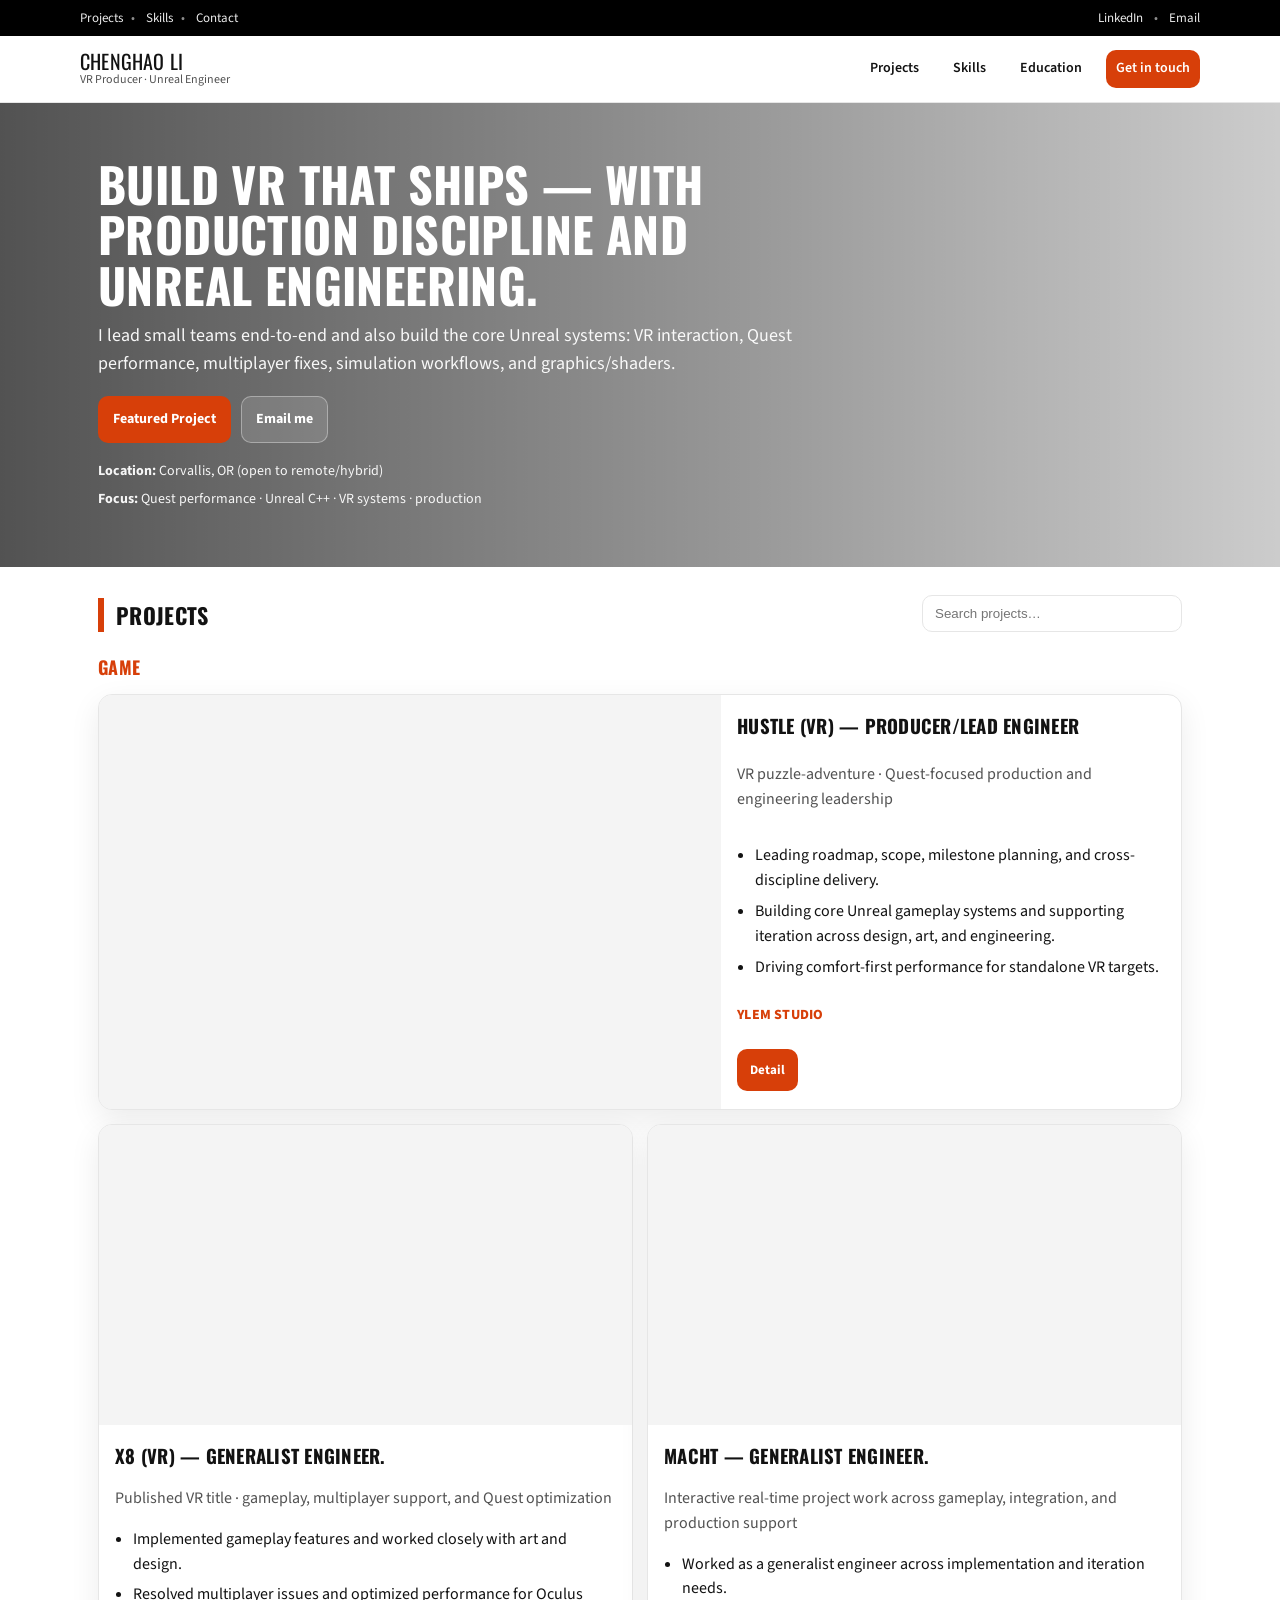
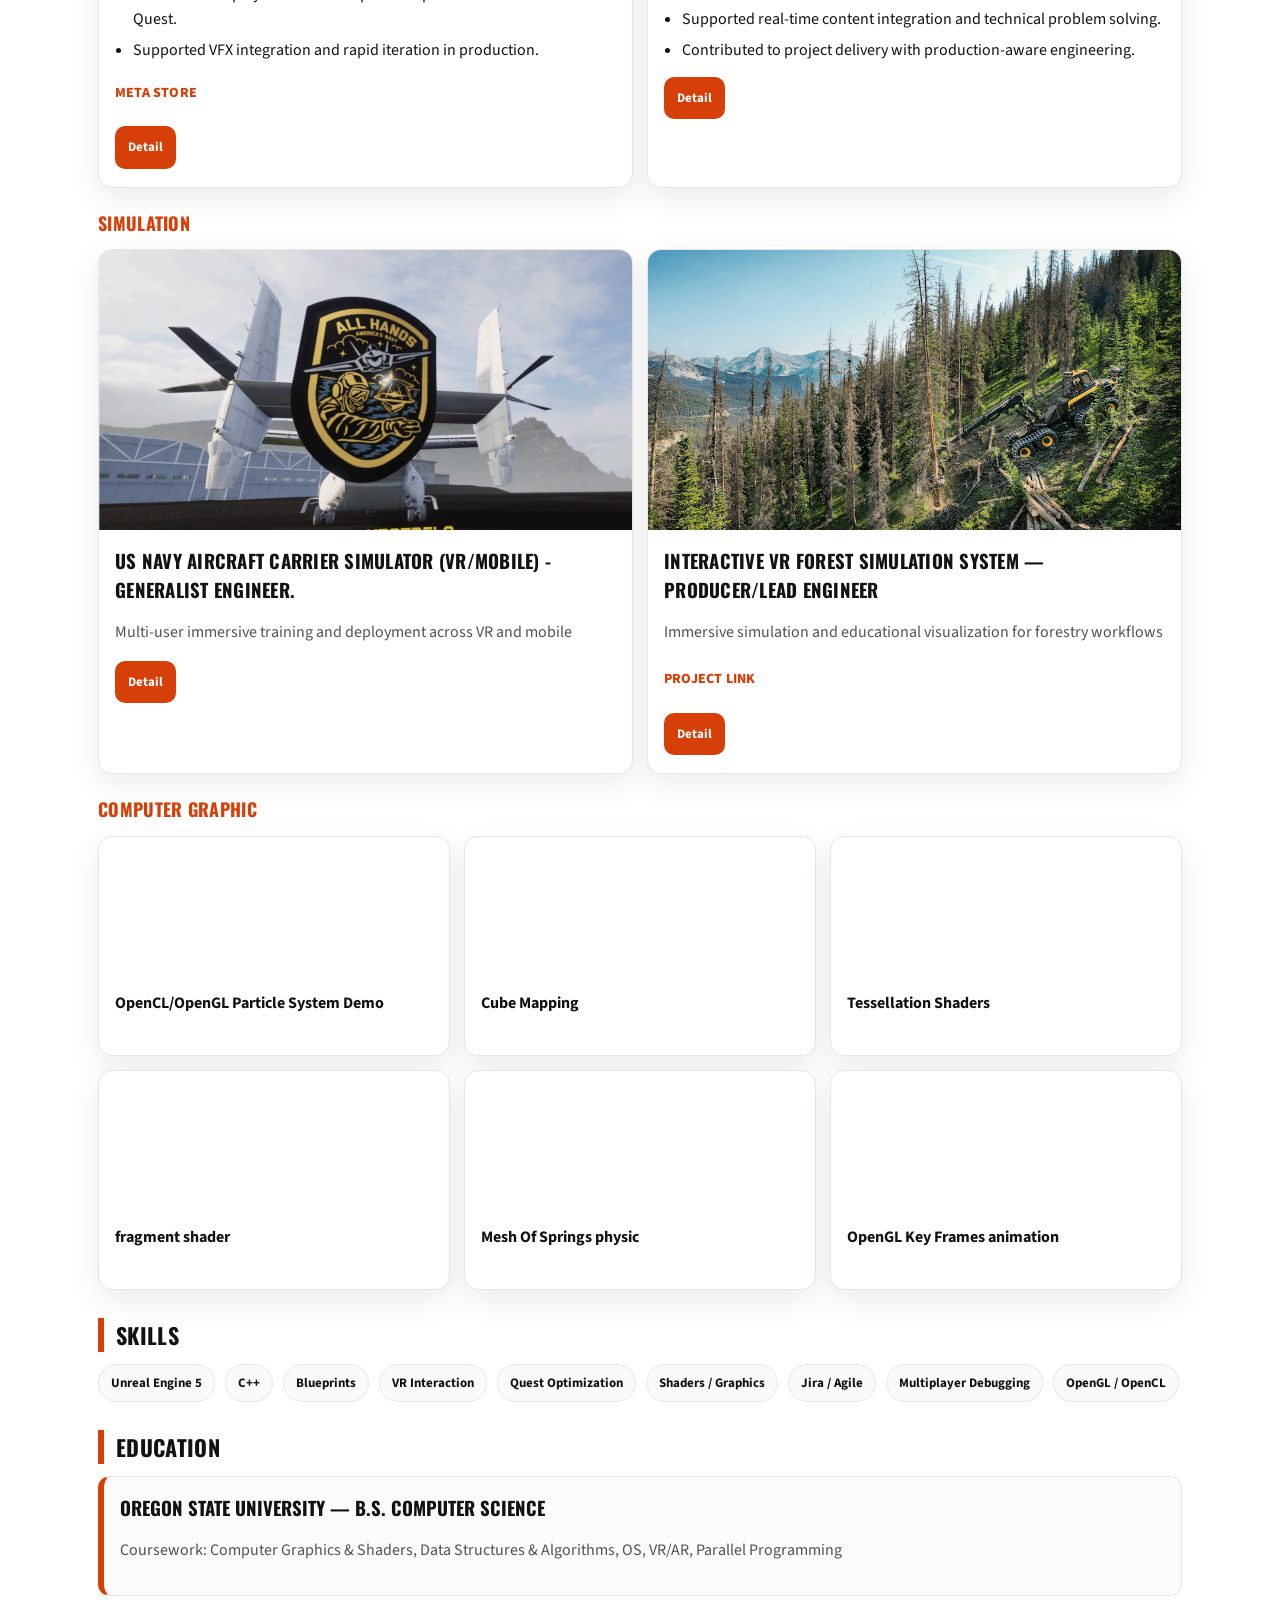
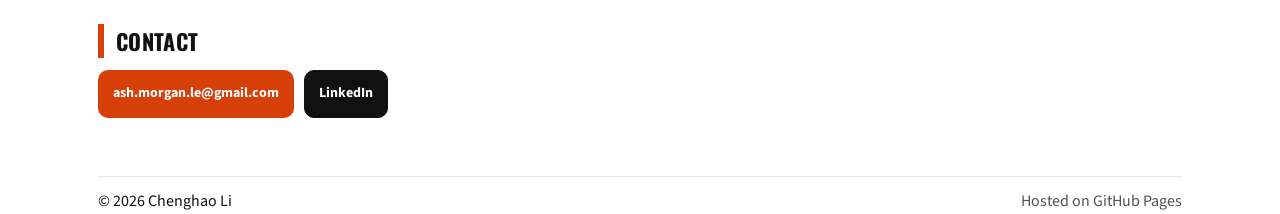
==== commit 08e96d07: "CG part test" ====
--- a/index.html
+++ b/index.html
@@ -183,28 +183,28 @@
         <h3 class="categoryTitle">Computer Graphic</h3>
         <div class="cards cards--graphics">
           <a class="miniCard" href="https://www.youtube.com/watch?v=iOaC6tPG8SM&list=PLngfIC9sk0AeKWDF8yO30kBgFdPRiowDH&index=3" target="_blank" rel="noreferrer">
-            <span class="miniCard__thumb">Video 01</span>
-            <span class="miniCard__title">Computer Graphic Study 01</span>
+            <span class="miniCard__thumb" style="background-image:url('https://i.ytimg.com/vi/iOaC6tPG8SM/hqdefault.jpg');">OpenCL/OpenGL Particle System Demo</span>
+            <span class="miniCard__title">OpenCL/OpenGL Particle System Demo</span>
           </a>
           <a class="miniCard" href="https://www.youtube.com/watch?v=aloH_eonRyI&list=PLngfIC9sk0AeKWDF8yO30kBgFdPRiowDH&index=4" target="_blank" rel="noreferrer">
-            <span class="miniCard__thumb">Video 02</span>
-            <span class="miniCard__title">Computer Graphic Study 02</span>
+            <span class="miniCard__thumb" style="background-image:url('https://i.ytimg.com/vi/aloH_eonRyI/hqdefault.jpg');">Cube Mapping</span>
+            <span class="miniCard__title">Cube Mapping</span>
           </a>
           <a class="miniCard" href="https://www.youtube.com/watch?v=S7h0IPWfwfg&list=PLngfIC9sk0AeKWDF8yO30kBgFdPRiowDH&index=5" target="_blank" rel="noreferrer">
-            <span class="miniCard__thumb">Video 03</span>
-            <span class="miniCard__title">Computer Graphic Study 03</span>
+            <span class="miniCard__thumb" style="background-image:url('https://i.ytimg.com/vi/S7h0IPWfwfg/hqdefault.jpg');">Tessellation Shaders</span>
+            <span class="miniCard__title">Tessellation Shaders</span>
           </a>
           <a class="miniCard" href="https://www.youtube.com/watch?v=ksSMCSwCHaI&list=PLngfIC9sk0AeKWDF8yO30kBgFdPRiowDH&index=6" target="_blank" rel="noreferrer">
-            <span class="miniCard__thumb">Video 04</span>
-            <span class="miniCard__title">Computer Graphic Study 04</span>
+            <span class="miniCard__thumb" style="background-image:url('https://i.ytimg.com/vi/ksSMCSwCHaI/hqdefault.jpg');">fragment shader</span>
+            <span class="miniCard__title">fragment shader</span>
           </a>
           <a class="miniCard" href="https://www.youtube.com/watch?v=5_18EQELMe8&list=PLngfIC9sk0AeKWDF8yO30kBgFdPRiowDH&index=7" target="_blank" rel="noreferrer">
-            <span class="miniCard__thumb">Video 05</span>
-            <span class="miniCard__title">Computer Graphic Study 05</span>
+            <span class="miniCard__thumb" style="background-image:url('https://i.ytimg.com/vi/5_18EQELMe8/hqdefault.jpg');">Mesh Of Springs physic</span>
+            <span class="miniCard__title">Mesh Of Springs physic</span>
           </a>
           <a class="miniCard" href="https://www.youtube.com/watch?v=Zi1btEQ_fYA&list=PLngfIC9sk0AeKWDF8yO30kBgFdPRiowDH&index=8" target="_blank" rel="noreferrer">
-            <span class="miniCard__thumb">Video 06</span>
-            <span class="miniCard__title">Computer Graphic Study 06</span>
+            <span class="miniCard__thumb" style="background-image:url('https://i.ytimg.com/vi/Zi1btEQ_fYA/hqdefault.jpg');">OpenGL Key Frames animation</span>
+            <span class="miniCard__title">OpenGL Key Frames animation</span>
           </a>
         </div>
       </div>
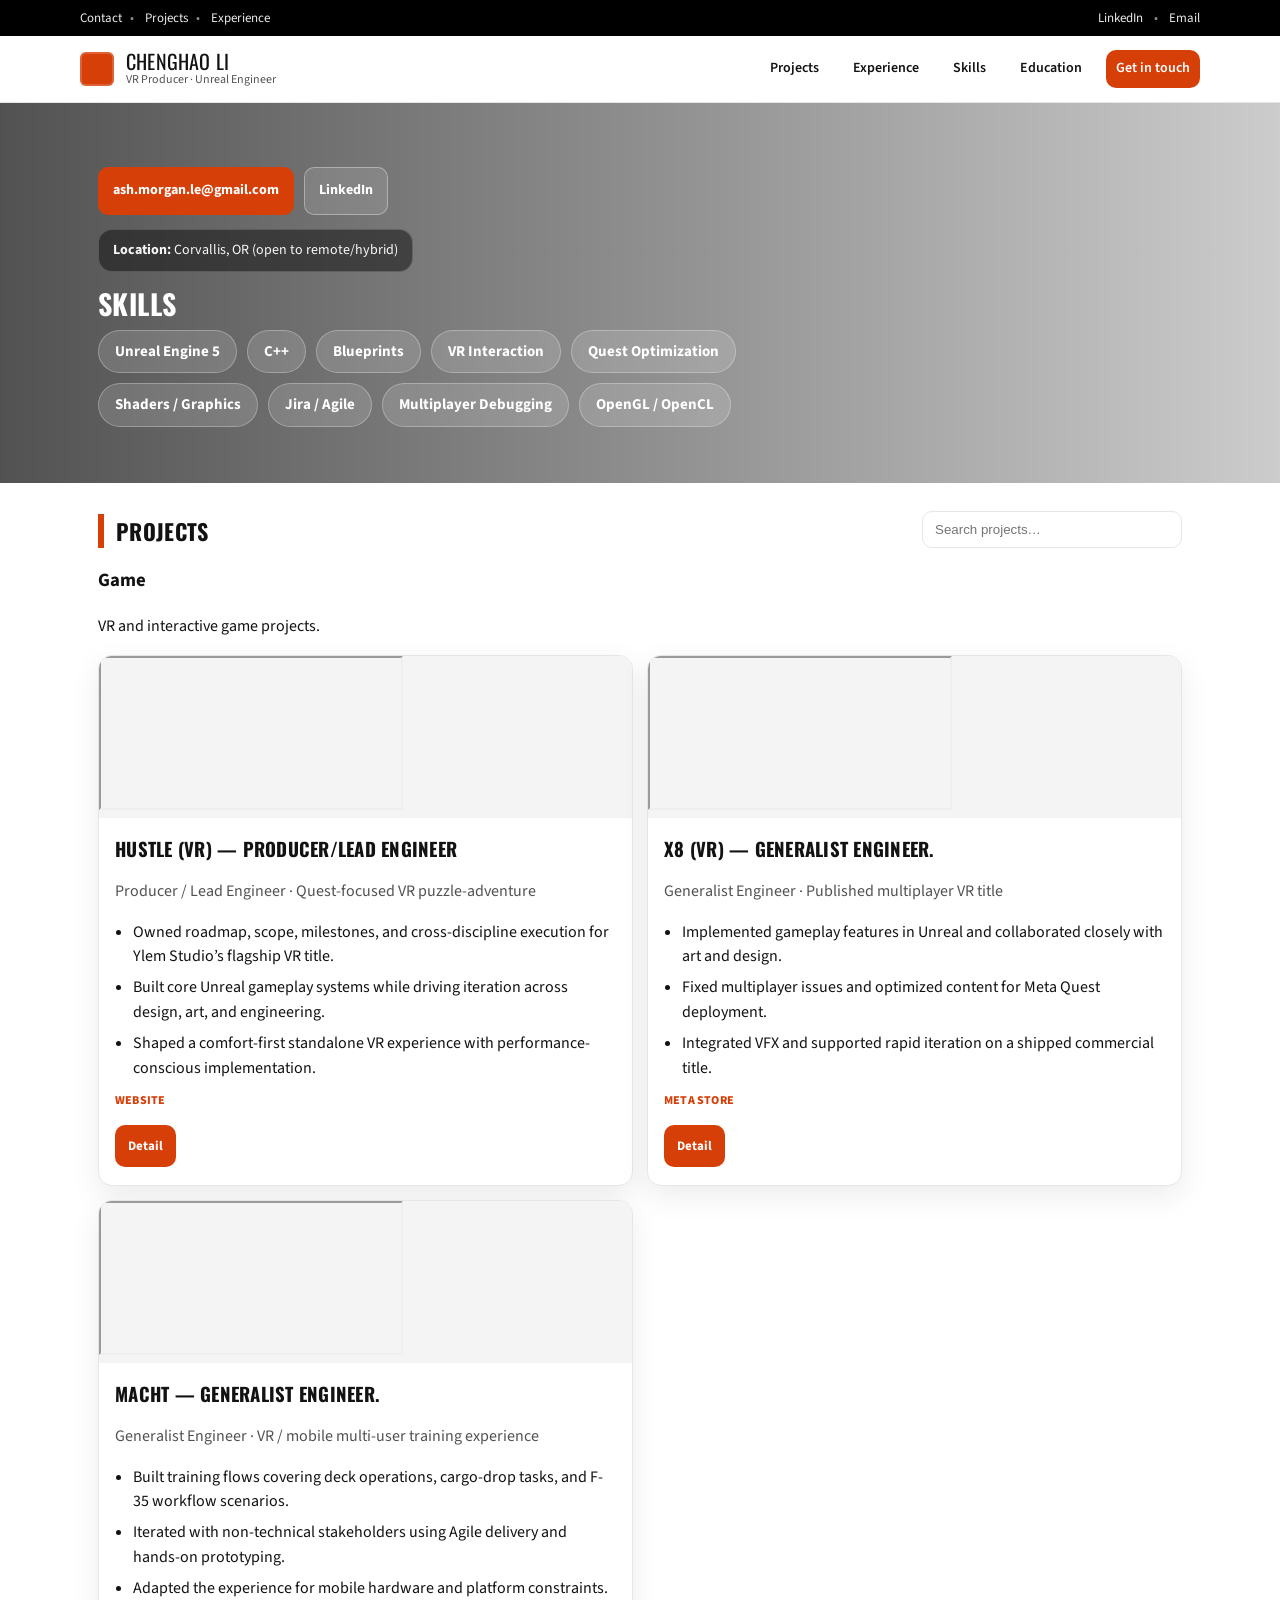
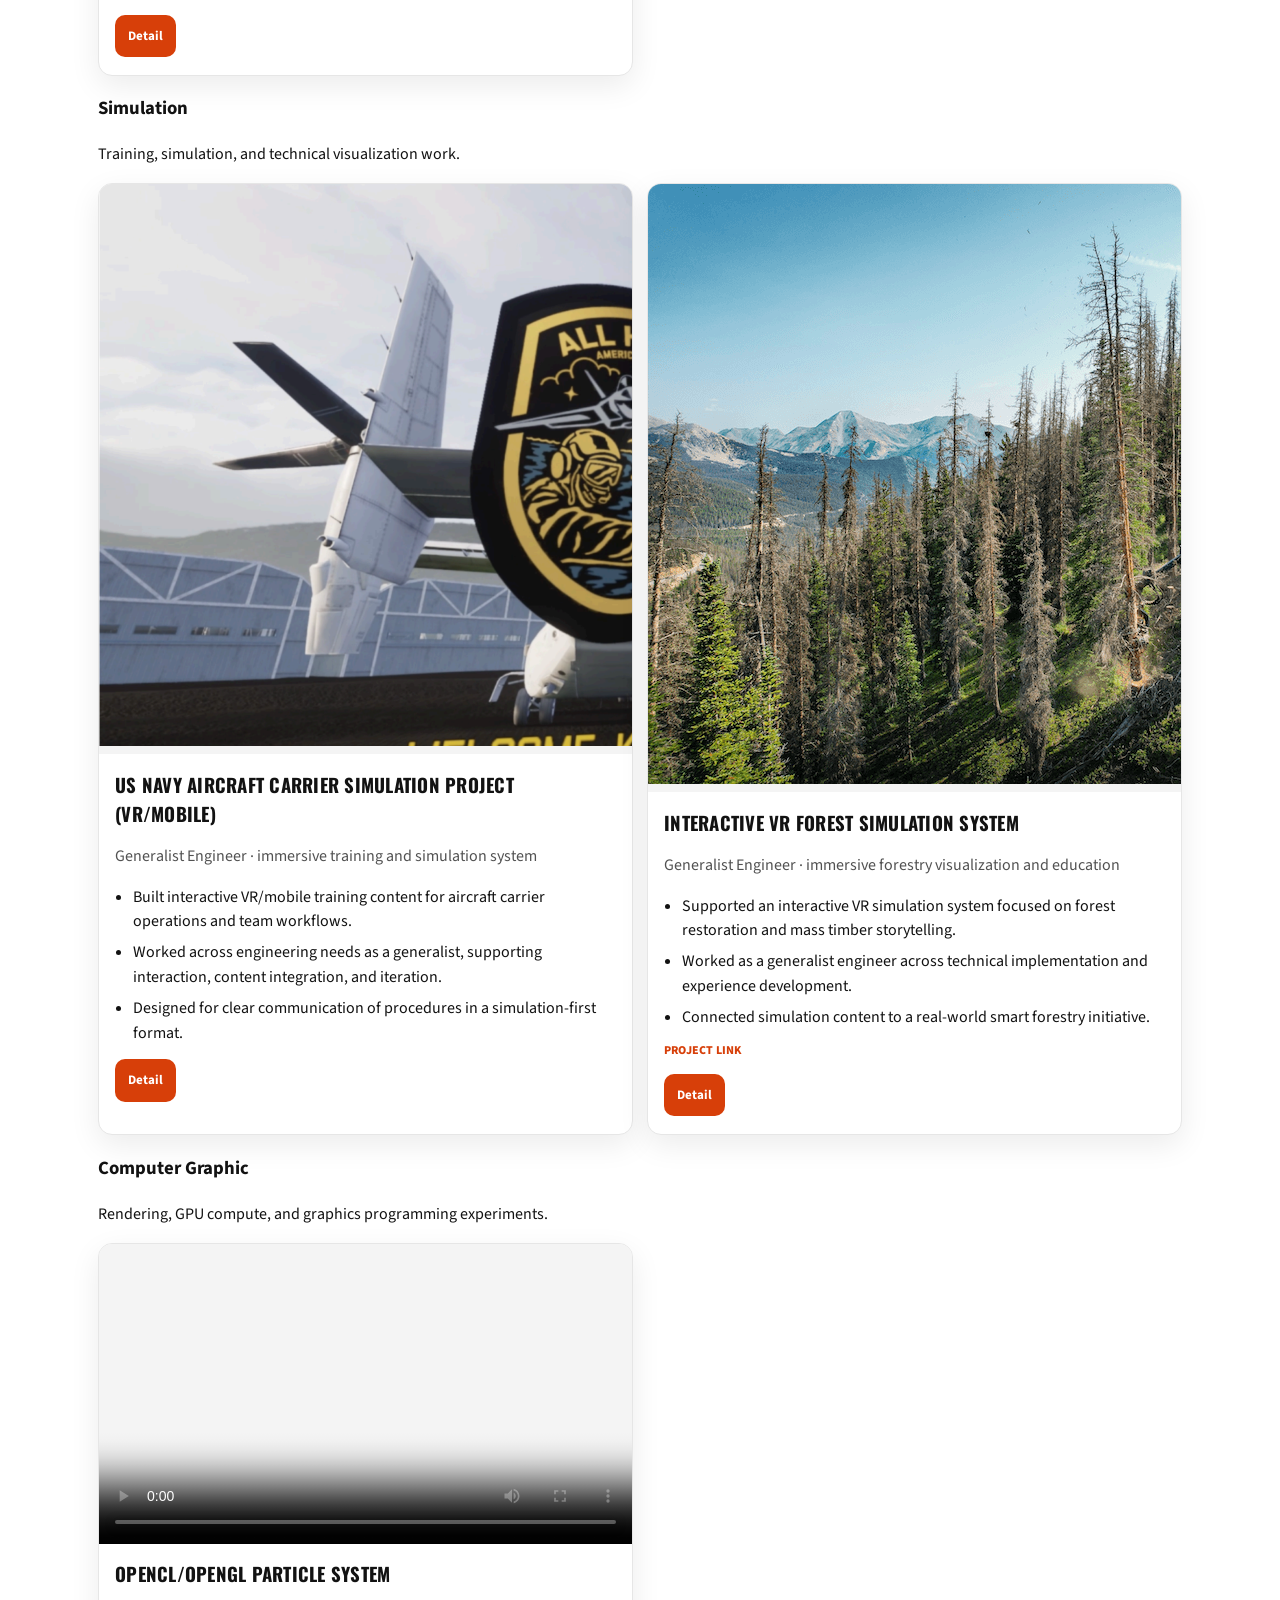
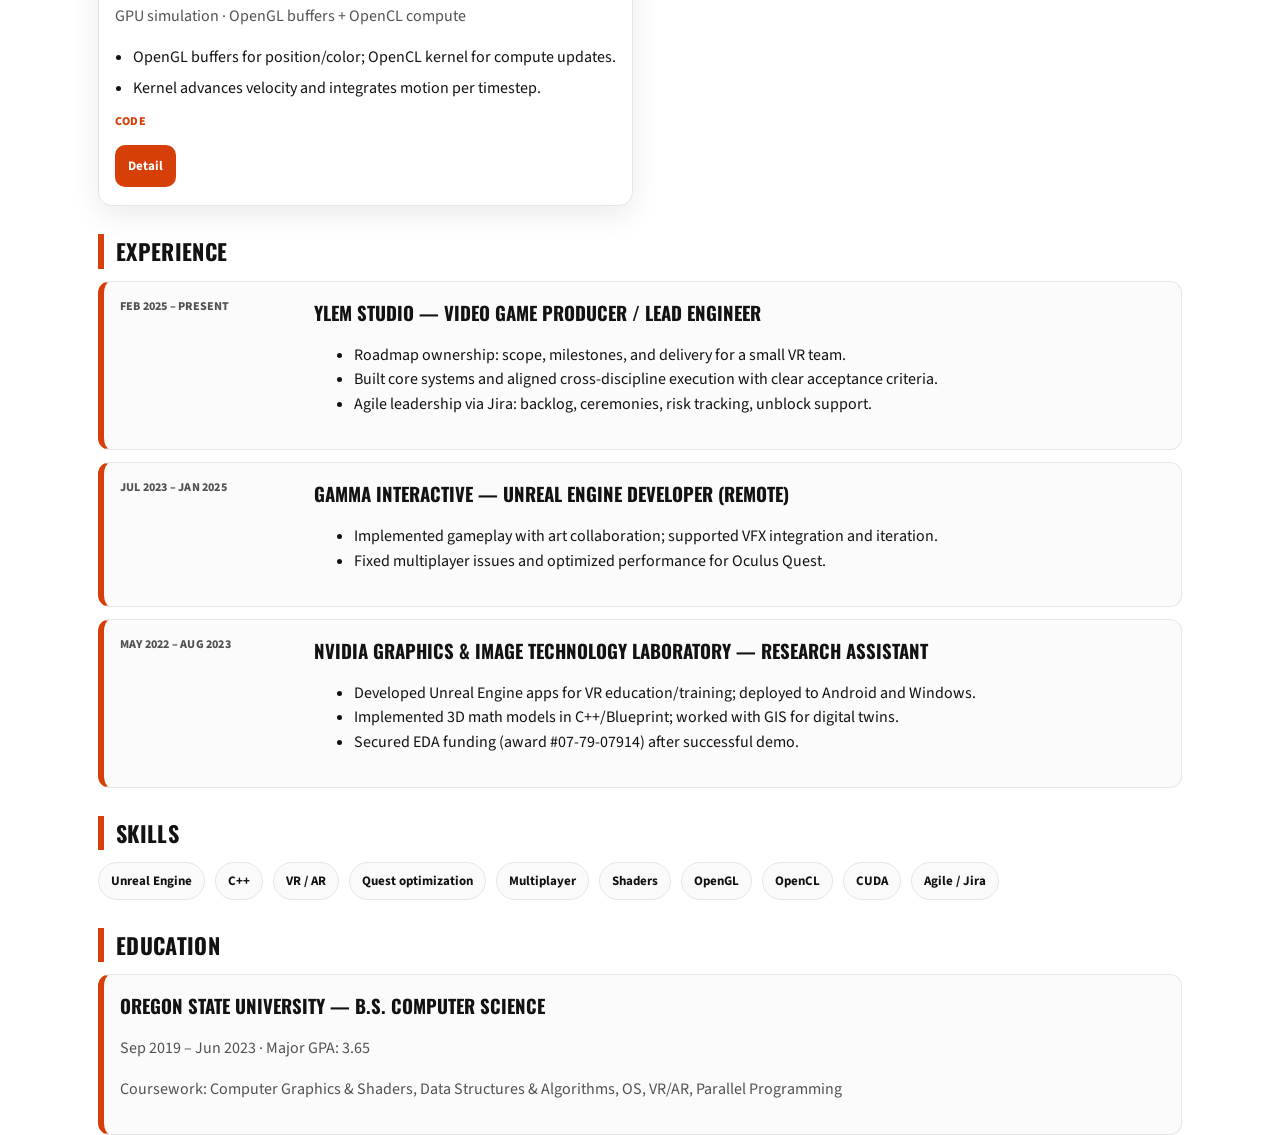
==== commit f5508f2a: "Update From" ====
--- a/index.html
+++ b/index.html
@@ -5,18 +5,20 @@
   <meta name="viewport" content="width=device-width, initial-scale=1" />
   <title>Chenghao Li — Portfolio</title>
   <meta name="description" content="Portfolio of Chenghao Li — VR Producer / Unreal Engineer." />
+
   <link rel="preconnect" href="https://fonts.googleapis.com">
   <link rel="preconnect" href="https://fonts.gstatic.com" crossorigin>
   <link href="https://fonts.googleapis.com/css2?family=Oswald:wght@400;600&family=Source+Sans+3:wght@400;600;700&display=swap" rel="stylesheet">
+
   <link rel="stylesheet" href="styles.css" />
 </head>
 <body>
   <div class="utility">
     <div class="container utility__inner">
       <div class="utility__left">
+        <a href="#contact">Contact</a><span class="sep">•</span>
         <a href="#projects">Projects</a><span class="sep">•</span>
-        <a href="#skills">Skills</a><span class="sep">•</span>
-        <a href="#contact">Contact</a>
+        <a href="#experience">Experience</a>
       </div>
       <div class="utility__right">
         <a class="iconlink" href="https://www.linkedin.com/in/chenghao-li-lch9527/" target="_blank" rel="noreferrer">LinkedIn</a>
@@ -29,6 +31,7 @@
   <header class="header" role="banner">
     <div class="container header__inner">
       <a class="logo" href="#">
+        <span class="logo__mark" aria-hidden="true"></span>
         <span class="logo__text">
           <span class="logo__title">Chenghao Li</span>
           <span class="logo__sub">VR Producer · Unreal Engineer</span>
@@ -39,6 +42,7 @@
 
       <nav class="nav" id="nav">
         <a href="#projects">Projects</a>
+        <a href="#experience">Experience</a>
         <a href="#skills">Skills</a>
         <a href="#education">Education</a>
         <a class="nav__cta" href="#contact">Get in touch</a>
@@ -52,20 +56,28 @@
 
     <div class="container hero__inner">
       <div class="hero__content">
-        <h1>Build VR that ships — with production discipline and Unreal engineering.</h1>
-        <p>
-          I lead small teams end-to-end and also build the core Unreal systems: VR interaction,
-          Quest performance, multiplayer fixes, simulation workflows, and graphics/shaders.
-        </p>
-
         <div class="hero__actions">
-          <a class="btn btn--primary" href="projects/hustle.html">Featured Project</a>
-          <a class="btn btn--ghost" href="mailto:ash.morgan.le@gmail.com">Email me</a>
-        </div>
-
-        <div class="hero__meta">
+          <a class="btn btn--primary" href="mailto:ash.morgan.le@gmail.com">ash.morgan.le@gmail.com</a>
+          <a class="btn btn--ghost" href="https://www.linkedin.com/in/chenghao-li-lch9527/" target="_blank" rel="noreferrer">LinkedIn</a>
+        </div>
+
+        <div class="hero__meta hero__meta--compact">
           <div><strong>Location:</strong> Corvallis, OR (open to remote/hybrid)</div>
-          <div><strong>Focus:</strong> Quest performance · Unreal C++ · VR systems · production</div>
+        </div>
+
+        <div class="hero__skillsWrap">
+          <h2 class="hero__skillsTitle">Skills</h2>
+          <div class="hero__skills">
+            <span class="hero__skill">Unreal Engine 5</span>
+            <span class="hero__skill">C++</span>
+            <span class="hero__skill">Blueprints</span>
+            <span class="hero__skill">VR Interaction</span>
+            <span class="hero__skill">Quest Optimization</span>
+            <span class="hero__skill">Shaders / Graphics</span>
+            <span class="hero__skill">Jira / Agile</span>
+            <span class="hero__skill">Multiplayer Debugging</span>
+            <span class="hero__skill">OpenGL / OpenCL</span>
+          </div>
         </div>
       </div>
     </div>
@@ -80,23 +92,26 @@
         </div>
       </div>
 
-      <div class="categoryBlock">
-        <h3 class="categoryTitle">Game</h3>
+      <div class="projectGroup">
+        <div class="projectGroup__head">
+          <h3 class="projectGroup__title">Game</h3>
+          <p class="projectGroup__desc">VR and interactive game projects.</p>
+        </div>
         <div class="cards cards--projects">
-          <article class="card project project--featured" data-tags="hustle vr unreal quest producer lead engineer ylem studio">
-            <div class="card__media">
+          <article class="card project project--featured" data-tags="game hustle vr unreal quest producer trailer">
+            <div class="card__media card__media--wide">
               <iframe src="https://www.youtube.com/embed/dAQE7rst24I" title="Hustle trailer" loading="lazy" allow="accelerometer; autoplay; clipboard-write; encrypted-media; gyroscope; picture-in-picture; web-share" allowfullscreen></iframe>
             </div>
             <div class="card__body">
               <h3>Hustle (VR) — producer/lead engineer</h3>
-              <p class="muted">VR puzzle-adventure · Quest-focused production and engineering leadership</p>
-              <ul>
-                <li>Leading roadmap, scope, milestone planning, and cross-discipline delivery.</li>
-                <li>Building core Unreal gameplay systems and supporting iteration across design, art, and engineering.</li>
-                <li>Driving comfort-first performance for standalone VR targets.</li>
-              </ul>
-              <div class="card__links card__links--big">
-                <a class="link" href="https://www.ylemstudio.com/" target="_blank" rel="noreferrer">Ylem Studio</a>
+              <p class="muted">Producer / Lead Engineer · Quest-focused VR puzzle-adventure</p>
+              <ul>
+                <li>Owned roadmap, scope, milestones, and cross-discipline execution for Ylem Studio’s flagship VR title.</li>
+                <li>Built core Unreal gameplay systems while driving iteration across design, art, and engineering.</li>
+                <li>Shaped a comfort-first standalone VR experience with performance-conscious implementation.</li>
+              </ul>
+              <div class="card__links">
+                <a class="link" href="https://www.ylemstudio.com/" target="_blank" rel="noreferrer">Website</a>
               </div>
               <div class="card__cta">
                 <a class="btn btn--primary btn--sm" href="projects/hustle.html">Detail</a>
@@ -104,19 +119,19 @@
             </div>
           </article>
 
-          <article class="card project" data-tags="x8 vr published unreal multiplayer quest generalist engineer">
-            <div class="card__media">
-              <iframe src="https://www.youtube.com/embed/noOUTWMw_7E" title="X8 trailer" loading="lazy" allow="accelerometer; autoplay; clipboard-write; encrypted-media; gyroscope; picture-in-picture; web-share" allowfullscreen></iframe>
+          <article class="card project" data-tags="game x8 vr unreal multiplayer quest shipped">
+            <div class="card__media">
+              <iframe src="https://www.youtube.com/embed/noOUTWMw_7E" title="X8 video" loading="lazy" allow="accelerometer; autoplay; clipboard-write; encrypted-media; gyroscope; picture-in-picture; web-share" allowfullscreen></iframe>
             </div>
             <div class="card__body">
               <h3>X8 (VR) — Generalist engineer.</h3>
-              <p class="muted">Published VR title · gameplay, multiplayer support, and Quest optimization</p>
-              <ul>
-                <li>Implemented gameplay features and worked closely with art and design.</li>
-                <li>Resolved multiplayer issues and optimized performance for Oculus Quest.</li>
-                <li>Supported VFX integration and rapid iteration in production.</li>
-              </ul>
-              <div class="card__links card__links--big">
+              <p class="muted">Generalist Engineer · Published multiplayer VR title</p>
+              <ul>
+                <li>Implemented gameplay features in Unreal and collaborated closely with art and design.</li>
+                <li>Fixed multiplayer issues and optimized content for Meta Quest deployment.</li>
+                <li>Integrated VFX and supported rapid iteration on a shipped commercial title.</li>
+              </ul>
+              <div class="card__links">
                 <a class="link" href="https://www.meta.com/experiences/4518172508241377/" target="_blank" rel="noreferrer">Meta Store</a>
               </div>
               <div class="card__cta">
@@ -125,50 +140,63 @@
             </div>
           </article>
 
-          <article class="card project" data-tags="macht generalist engineer vr mobile simulation game">
+          <article class="card project" data-tags="game macht vr mobile training unreal multi-user youtube">
             <div class="card__media">
               <iframe src="https://www.youtube.com/embed/a3f8eoB9dbw" title="Macht video" loading="lazy" allow="accelerometer; autoplay; clipboard-write; encrypted-media; gyroscope; picture-in-picture; web-share" allowfullscreen></iframe>
             </div>
             <div class="card__body">
               <h3>Macht — Generalist engineer.</h3>
-              <p class="muted">Interactive real-time project work across gameplay, integration, and production support</p>
-              <ul>
-                <li>Worked as a generalist engineer across implementation and iteration needs.</li>
-                <li>Supported real-time content integration and technical problem solving.</li>
-                <li>Contributed to project delivery with production-aware engineering.</li>
-              </ul>
-              <div class="card__cta">
-                <a class="btn btn--primary btn--sm" href="projects/macht.html">Detail</a>
-              </div>
-            </div>
-          </article>
-        </div>
-      </div>
-
-      <div class="categoryBlock">
-        <h3 class="categoryTitle">Simulation</h3>
-        <div class="cards cards--projects cards--simulation">
-          <article class="card project" data-tags="navy aircraft carrier simulator vr mobile generalist engineer">
-            <div class="card__media card__media--image">
-              <img src="assets/All_hands2.png" alt="US Navy Aircraft Carrier simulator cover image" />
-            </div>
-            <div class="card__body">
-              <h3>US Navy Aircraft Carrier simulator (VR/mobile) - Generalist engineer.</h3>
-              <p class="muted">Multi-user immersive training and deployment across VR and mobile</p>
+              <p class="muted">Generalist Engineer · VR / mobile multi-user training experience</p>
+              <ul>
+                <li>Built training flows covering deck operations, cargo-drop tasks, and F-35 workflow scenarios.</li>
+                <li>Iterated with non-technical stakeholders using Agile delivery and hands-on prototyping.</li>
+                <li>Adapted the experience for mobile hardware and platform constraints.</li>
+              </ul>
               <div class="card__cta">
                 <a class="btn btn--primary btn--sm" href="projects/navy.html">Detail</a>
               </div>
             </div>
           </article>
-
-          <article class="card project" data-tags="interactive vr forest simulation producer lead engineer generalist engineer forestry">
-            <div class="card__media card__media--image">
+        </div>
+      </div>
+
+      <div class="projectGroup">
+        <div class="projectGroup__head">
+          <h3 class="projectGroup__title">Simulation</h3>
+          <p class="projectGroup__desc">Training, simulation, and technical visualization work.</p>
+        </div>
+        <div class="cards cards--projects">
+          <article class="card project" data-tags="simulation navy aircraft carrier vr mobile training unreal">
+            <div class="card__media">
+              <img src="assets/All_hands2.png" alt="US Navy Aircraft Carrier Simulation cover image" />
+            </div>
+            <div class="card__body">
+              <h3>US Navy Aircraft Carrier Simulation project (VR/mobile)</h3>
+              <p class="muted">Generalist Engineer · immersive training and simulation system</p>
+              <ul>
+                <li>Built interactive VR/mobile training content for aircraft carrier operations and team workflows.</li>
+                <li>Worked across engineering needs as a generalist, supporting interaction, content integration, and iteration.</li>
+                <li>Designed for clear communication of procedures in a simulation-first format.</li>
+              </ul>
+              <div class="card__cta">
+                <a class="btn btn--primary btn--sm" href="projects/navy.html">Detail</a>
+              </div>
+            </div>
+          </article>
+
+          <article class="card project" data-tags="simulation forest vr interactive visualization smart forestry">
+            <div class="card__media">
               <img src="assets/Forested1.png" alt="Interactive VR forest simulation system cover image" />
             </div>
             <div class="card__body">
-              <h3>Interactive VR forest simulation system — producer/lead engineer</h3>
-              <p class="muted">Immersive simulation and educational visualization for forestry workflows</p>
-              <div class="card__links card__links--big">
+              <h3>Interactive VR forest simulation system</h3>
+              <p class="muted">Generalist Engineer · immersive forestry visualization and education</p>
+              <ul>
+                <li>Supported an interactive VR simulation system focused on forest restoration and mass timber storytelling.</li>
+                <li>Worked as a generalist engineer across technical implementation and experience development.</li>
+                <li>Connected simulation content to a real-world smart forestry initiative.</li>
+              </ul>
+              <div class="card__links">
                 <a class="link" href="https://www.masstimbercoalition.org/projects/smart-forestry-paving-the-way-from-forest-restoration-to-mass-timber" target="_blank" rel="noreferrer">Project Link</a>
               </div>
               <div class="card__cta">
@@ -179,33 +207,75 @@
         </div>
       </div>
 
-      <div class="categoryBlock">
-        <h3 class="categoryTitle">Computer Graphic</h3>
-        <div class="cards cards--graphics">
-          <a class="miniCard" href="https://www.youtube.com/watch?v=iOaC6tPG8SM&list=PLngfIC9sk0AeKWDF8yO30kBgFdPRiowDH&index=3" target="_blank" rel="noreferrer">
-            <span class="miniCard__thumb" style="background-image:url('https://i.ytimg.com/vi/iOaC6tPG8SM/hqdefault.jpg');">OpenCL/OpenGL Particle System Demo</span>
-            <span class="miniCard__title">OpenCL/OpenGL Particle System Demo</span>
-          </a>
-          <a class="miniCard" href="https://www.youtube.com/watch?v=aloH_eonRyI&list=PLngfIC9sk0AeKWDF8yO30kBgFdPRiowDH&index=4" target="_blank" rel="noreferrer">
-            <span class="miniCard__thumb" style="background-image:url('https://i.ytimg.com/vi/aloH_eonRyI/hqdefault.jpg');">Cube Mapping</span>
-            <span class="miniCard__title">Cube Mapping</span>
-          </a>
-          <a class="miniCard" href="https://www.youtube.com/watch?v=S7h0IPWfwfg&list=PLngfIC9sk0AeKWDF8yO30kBgFdPRiowDH&index=5" target="_blank" rel="noreferrer">
-            <span class="miniCard__thumb" style="background-image:url('https://i.ytimg.com/vi/S7h0IPWfwfg/hqdefault.jpg');">Tessellation Shaders</span>
-            <span class="miniCard__title">Tessellation Shaders</span>
-          </a>
-          <a class="miniCard" href="https://www.youtube.com/watch?v=ksSMCSwCHaI&list=PLngfIC9sk0AeKWDF8yO30kBgFdPRiowDH&index=6" target="_blank" rel="noreferrer">
-            <span class="miniCard__thumb" style="background-image:url('https://i.ytimg.com/vi/ksSMCSwCHaI/hqdefault.jpg');">fragment shader</span>
-            <span class="miniCard__title">fragment shader</span>
-          </a>
-          <a class="miniCard" href="https://www.youtube.com/watch?v=5_18EQELMe8&list=PLngfIC9sk0AeKWDF8yO30kBgFdPRiowDH&index=7" target="_blank" rel="noreferrer">
-            <span class="miniCard__thumb" style="background-image:url('https://i.ytimg.com/vi/5_18EQELMe8/hqdefault.jpg');">Mesh Of Springs physic</span>
-            <span class="miniCard__title">Mesh Of Springs physic</span>
-          </a>
-          <a class="miniCard" href="https://www.youtube.com/watch?v=Zi1btEQ_fYA&list=PLngfIC9sk0AeKWDF8yO30kBgFdPRiowDH&index=8" target="_blank" rel="noreferrer">
-            <span class="miniCard__thumb" style="background-image:url('https://i.ytimg.com/vi/Zi1btEQ_fYA/hqdefault.jpg');">OpenGL Key Frames animation</span>
-            <span class="miniCard__title">OpenGL Key Frames animation</span>
-          </a>
+      <div class="projectGroup">
+        <div class="projectGroup__head">
+          <h3 class="projectGroup__title">Computer Graphic</h3>
+          <p class="projectGroup__desc">Rendering, GPU compute, and graphics programming experiments.</p>
+        </div>
+        <div class="cards cards--projects">
+          <article class="card project" data-tags="computer graphic graphics opencl opengl particles gpu simulation">
+            <div class="card__media">
+              <video controls playsinline preload="metadata" poster="assets/particles_poster.jpg">
+                <source src="assets/particles.mp4" type="video/mp4" />
+                Your browser does not support the video tag.
+              </video>
+            </div>
+            <div class="card__body">
+              <h3>OpenCL/OpenGL Particle System</h3>
+              <p class="muted">GPU simulation · OpenGL buffers + OpenCL compute</p>
+              <ul>
+                <li>OpenGL buffers for position/color; OpenCL kernel for compute updates.</li>
+                <li>Kernel advances velocity and integrates motion per timestep.</li>
+              </ul>
+              <div class="card__links">
+                <a class="link" href="#" data-toast="Add GitHub repo link here">Code</a>
+              </div>
+              <div class="card__cta">
+                <a class="btn btn--primary btn--sm" href="projects/particles.html">Detail</a>
+              </div>
+            </div>
+          </article>
+        </div>
+      </div>
+    </section>
+
+    <section id="experience" class="section">
+      <h2 class="section__title">Experience</h2>
+
+      <div class="timeline">
+        <div class="timeline__item">
+          <div class="timeline__when">Feb 2025 – Present</div>
+          <div class="timeline__what">
+            <h3>Ylem Studio — Video Game Producer / Lead Engineer</h3>
+            <ul>
+              <li>Roadmap ownership: scope, milestones, and delivery for a small VR team.</li>
+              <li>Built core systems and aligned cross-discipline execution with clear acceptance criteria.</li>
+              <li>Agile leadership via Jira: backlog, ceremonies, risk tracking, unblock support.</li>
+            </ul>
+          </div>
+        </div>
+
+        <div class="timeline__item">
+          <div class="timeline__when">Jul 2023 – Jan 2025</div>
+          <div class="timeline__what">
+            <h3>Gamma Interactive — Unreal Engine Developer (Remote)</h3>
+            <ul>
+              <li>Implemented gameplay with art collaboration; supported VFX integration and iteration.</li>
+              <li>Fixed multiplayer issues and optimized performance for Oculus Quest.</li>
+            </ul>
+          </div>
+        </div>
+
+        <div class="timeline__item">
+          <div class="timeline__when">May 2022 – Aug 2023</div>
+          <div class="timeline__what">
+            <h3>NVIDIA Graphics & Image Technology Laboratory — Research Assistant</h3>
+            <ul>
+              <li>Developed Unreal Engine apps for VR education/training; deployed to Android and Windows.</li>
+              <li>Implemented 3D math models in C++/Blueprint; worked with GIS for digital twins.</li>
+              <li>Secured EDA funding (award #07-79-07914) after successful demo.</li>
+            </ul>
+          </div>
         </div>
       </div>
     </section>
@@ -213,15 +283,16 @@
     <section id="skills" class="section">
       <h2 class="section__title">Skills</h2>
       <div class="tagrow">
-        <span class="tag">Unreal Engine 5</span>
+        <span class="tag">Unreal Engine</span>
         <span class="tag">C++</span>
-        <span class="tag">Blueprints</span>
-        <span class="tag">VR Interaction</span>
-        <span class="tag">Quest Optimization</span>
-        <span class="tag">Shaders / Graphics</span>
-        <span class="tag">Jira / Agile</span>
-        <span class="tag">Multiplayer Debugging</span>
-        <span class="tag">OpenGL / OpenCL</span>
+        <span class="tag">VR / AR</span>
+        <span class="tag">Quest optimization</span>
+        <span class="tag">Multiplayer</span>
+        <span class="tag">Shaders</span>
+        <span class="tag">OpenGL</span>
+        <span class="tag">OpenCL</span>
+        <span class="tag">CUDA</span>
+        <span class="tag">Agile / Jira</span>
       </div>
     </section>
 
@@ -229,22 +300,10 @@
       <h2 class="section__title">Education</h2>
       <div class="edu">
         <h3>Oregon State University — B.S. Computer Science</h3>
-        <p class="muted">Coursework: Computer Graphics &amp; Shaders, Data Structures &amp; Algorithms, OS, VR/AR, Parallel Programming</p>
+        <p class="muted">Sep 2019 – Jun 2023 · Major GPA: 3.65</p>
+        <p class="muted">Coursework: Computer Graphics & Shaders, Data Structures & Algorithms, OS, VR/AR, Parallel Programming</p>
       </div>
     </section>
-
-    <section id="contact" class="section section--contact">
-      <h2 class="section__title">Contact</h2>
-      <div class="contact">
-        <a class="btn btn--primary" href="mailto:ash.morgan.le@gmail.com">ash.morgan.le@gmail.com</a>
-        <a class="btn btn--ghost btn--dark" href="https://www.linkedin.com/in/chenghao-li-lch9527/" target="_blank" rel="noreferrer">LinkedIn</a>
-      </div>
-    </section>
-
-    <footer class="footer">
-      <div>© <span id="year"></span> Chenghao Li</div>
-      <div class="muted">Hosted on GitHub Pages</div>
-    </footer>
   </main>
 
   <div id="toast" class="toast" aria-live="polite" aria-atomic="true"></div>
--- a/styles.css
+++ b/styles.css
@@ -1,3 +1,5 @@
+/* OSU-inspired layout with project detail pages support */
+
 :root{
   --orange:#D73F09;
   --black:#000000;
@@ -5,75 +7,260 @@
   --text:#121212;
   --muted:#525252;
   --border:#e6e6e6;
-  --shadow:0 10px 30px rgba(0,0,0,.08);
-  --radius:14px;
-  --font-body:"Source Sans 3", system-ui, -apple-system, Segoe UI, Roboto, Arial, sans-serif;
-  --font-head:"Oswald", system-ui, -apple-system, Segoe UI, Roboto, Arial, sans-serif;
-}
-*{box-sizing:border-box}
-html,body{height:100%}
-body{margin:0;font-family:var(--font-body);color:var(--text);background:var(--white);line-height:1.55}
-a{color:inherit;text-decoration:none}
-a:hover{text-decoration:underline;text-decoration-color:rgba(0,0,0,.35)}
-.container{max-width:1120px;margin:0 auto;padding:0 18px}
-.muted{color:var(--muted)}
-.utility{background:var(--black);color:var(--white);font-size:13px}
-.utility__inner{display:flex;justify-content:space-between;align-items:center;gap:12px;padding:8px 0}
-.utility a{color:var(--white);opacity:.92}.utility a:hover{opacity:1;text-decoration:none}
-.sep{opacity:.55;margin:0 8px}
-.header{position:sticky;top:0;z-index:20;background:var(--white);border-bottom:1px solid var(--border)}
-.header__inner{display:flex;align-items:center;justify-content:space-between;gap:14px;padding:14px 0}
-.logo{display:flex;align-items:center;gap:12px}
-.logo__text{display:flex;flex-direction:column;line-height:1.05}
-.logo__title{font-family:var(--font-head);font-size:20px;letter-spacing:.2px;text-transform:uppercase}
-.logo__sub{font-size:12px;color:var(--muted);margin-top:2px}
-.menuBtn{display:none;border:1px solid var(--border);background:var(--white);padding:10px 12px;border-radius:10px;font-weight:600;cursor:pointer}
-.nav{display:flex;align-items:center;gap:14px;flex-wrap:wrap}
-.nav a{font-size:14px;font-weight:600;padding:8px 10px;border-radius:10px}.nav a:hover{text-decoration:none;background:#f4f4f4}
-.nav__cta{background:var(--orange);color:var(--white)}.nav__cta:hover{background:#c73707;color:var(--white)}
-@media (max-width:860px){.menuBtn{display:inline-flex}.nav{display:none;width:100%;padding:10px 0 0;border-top:1px solid var(--border)}.nav.is-open{display:flex}}
-.hero{position:relative;min-height:420px}.hero__bg{position:absolute;inset:0;background:url("assets/hero.jpg") center/cover no-repeat}.hero__shade{position:absolute;inset:0;background:linear-gradient(90deg, rgba(0,0,0,.68) 0%, rgba(0,0,0,.42) 55%, rgba(0,0,0,.20) 100%)}
-.hero__inner{position:relative;padding:56px 18px}.hero__content{max-width:720px;color:var(--white)}
-.hero h1{margin:0 0 12px;font-family:var(--font-head);font-size:48px;line-height:1.05;text-transform:uppercase;letter-spacing:.4px}.hero p{margin:0 0 16px;font-size:18px;opacity:.95}
-.hero__actions{display:flex;flex-wrap:wrap;gap:10px;margin-top:18px}.hero__meta{margin-top:18px;display:grid;gap:6px;font-size:14px;opacity:.95}
-@media (max-width:620px){.hero h1{font-size:38px}.hero__inner{padding:44px 18px}}
-.btn{display:inline-flex;align-items:center;justify-content:center;padding:12px 14px;border-radius:10px;border:1px solid transparent;font-weight:700;font-size:14px;cursor:pointer;text-decoration:none!important}
-.btn--sm{padding:10px 12px;font-size:13px}.btn--primary{background:var(--orange);color:var(--white)}.btn--primary:hover{background:#c73707}.btn--ghost{background:rgba(255,255,255,.12);border-color:rgba(255,255,255,.35);color:var(--white)}.btn--ghost:hover{background:rgba(255,255,255,.18)}.btn--dark{background:#111;color:#fff;border-color:#111}
-.section{padding:28px 0 0}.section__head{display:flex;align-items:end;justify-content:space-between;gap:12px;flex-wrap:wrap}.section__title{margin:0;font-family:var(--font-head);text-transform:uppercase;letter-spacing:.35px;font-size:22px;border-left:6px solid var(--orange);padding-left:12px}
-.input{width:260px;max-width:100%;padding:10px 12px;border-radius:10px;border:1px solid var(--border);outline:none}.input:focus{border-color:rgba(215,63,9,.55);box-shadow:0 0 0 3px rgba(215,63,9,.12)}
-.categoryBlock{margin-top:22px}.categoryTitle{margin:0 0 12px;font-family:var(--font-head);font-size:18px;text-transform:uppercase;letter-spacing:.3px;color:var(--orange)}
-.cards{display:grid;grid-template-columns:repeat(2,1fr);gap:14px}.cards--projects{margin-top:0}.cards--simulation{grid-template-columns:repeat(2,1fr)}
-@media (max-width:920px){.cards,.cards--simulation{grid-template-columns:1fr}}
-.card{border:1px solid var(--border);border-radius:var(--radius);overflow:hidden;background:var(--white);box-shadow:var(--shadow)}
-.card__media{background:#f4f4f4;position:relative;overflow:hidden}
-.card__media video,.card__media iframe,.card__media img{width:100%;height:100%;display:block;border:0}
-.card__media iframe{aspect-ratio:16/9}
-.card__media video,.card__media img{aspect-ratio:16/9;object-fit:cover}
-.card__media--image{height:280px}.card__media--image img{aspect-ratio:auto;height:100%;object-fit:cover;object-position:center}
-.card__body{padding:16px 16px 18px}.card h3{margin:0 0 6px;font-family:var(--font-head);text-transform:uppercase;letter-spacing:.25px}.card ul{margin:10px 0 0;padding-left:18px}.card li{margin:6px 0}
-.card__links{margin-top:12px;display:flex;gap:14px;flex-wrap:wrap}.card__links--big .link{font-size:14px;padding:8px 0}
-.link{color:var(--orange);font-weight:800;text-transform:uppercase;letter-spacing:.2px;font-size:12px}.card__cta{margin-top:14px}
-.project--featured{grid-column:1 / -1;display:grid;grid-template-columns:minmax(0,1.15fr) minmax(320px,.85fr);align-items:stretch}
-.project--featured .card__media{height:100%}.project--featured .card__media iframe{height:100%;min-height:100%;aspect-ratio:auto}.project--featured .card__body{display:flex;flex-direction:column;justify-content:center}
-@media (max-width:920px){.project--featured{grid-template-columns:1fr}.project--featured .card__media iframe{aspect-ratio:16/9}}
-.cards--graphics{grid-template-columns:repeat(3,1fr)}
-@media (max-width:920px){.cards--graphics{grid-template-columns:repeat(2,1fr)}}
-@media (max-width:640px){.cards--graphics{grid-template-columns:1fr}}
-.miniCard{display:flex;flex-direction:column;border:1px solid var(--border);border-radius:14px;overflow:hidden;background:#fff;box-shadow:var(--shadow);min-height:220px;text-decoration:none!important}
-.miniCard__thumb{display:flex;align-items:center;justify-content:center;min-height:140px;background:linear-gradient(135deg,#1c1c1c,#5a5a5a);color:#fff;font-family:var(--font-head);font-size:28px;letter-spacing:.5px;text-transform:uppercase}
-.miniCard__title{padding:14px 16px;font-weight:700}
-.tagrow{display:flex;flex-wrap:wrap;gap:10px;margin-top:12px}.tag{border:1px solid var(--border);border-radius:999px;padding:8px 12px;font-weight:700;font-size:13px;background:#fafafa}
-.edu{margin-top:12px;padding:16px;border:1px solid var(--border);border-left:6px solid var(--orange);border-radius:12px;background:#fbfbfb}.edu h3{margin:0 0 6px;font-family:var(--font-head);text-transform:uppercase}
-.section--contact{padding-bottom:42px}.contact{margin-top:12px;display:flex;flex-wrap:wrap;gap:10px}.footer{margin-top:16px;padding-top:12px;border-top:1px solid var(--border);display:flex;justify-content:space-between;gap:10px;flex-wrap:wrap}
-.breadcrumbs{padding:16px 0 0;font-size:13px}.breadcrumbs a{color:var(--orange);font-weight:800;text-transform:uppercase;letter-spacing:.2px;font-size:12px}
-.detail{padding:18px 0 42px}.detail__head{display:flex;align-items:baseline;justify-content:space-between;gap:12px;flex-wrap:wrap;border-bottom:1px solid var(--border);padding-bottom:12px}.detail__title{margin:0;font-family:var(--font-head);text-transform:uppercase;letter-spacing:.35px;font-size:30px}.detail__sub{margin:6px 0 0}
-.detail__grid{margin-top:14px;display:grid;grid-template-columns:1.3fr .7fr;gap:14px}@media (max-width:920px){.detail__grid{grid-template-columns:1fr}}
-.panel{border:1px solid var(--border);border-radius:12px;background:#fff;box-shadow:var(--shadow);overflow:hidden}.panel__body{padding:14px 16px 16px}
-.mediaBox iframe,.mediaBox video,.mediaBox img{width:100%;display:block;border:0;background:#f4f4f4}
-.mediaBox iframe,.mediaBox video{aspect-ratio:16/9;height:auto}
-.mediaBox img{max-height:520px;object-fit:cover}
-.gallery{display:grid;grid-template-columns:1fr 1fr;gap:10px}.gallery img{width:100%;aspect-ratio:4/3;object-fit:cover;border:1px solid var(--border);border-radius:10px;background:#f4f4f4}.gallery img.is-vertical{aspect-ratio:3/4}
-.kv{display:grid;gap:8px}.kv .row{display:flex;justify-content:space-between;gap:10px;border-bottom:1px dashed var(--border);padding-bottom:8px}.kv .key{font-weight:800;text-transform:uppercase;font-size:12px;letter-spacing:.2px;color:var(--muted)}.kv .val{font-weight:700;text-align:right}
-.detailLinks{display:flex;gap:10px;flex-wrap:wrap}.detailLinks .btn{font-size:15px;padding:12px 16px}
-.textBlock{margin-top:14px;border:1px solid var(--border);border-left:6px solid var(--orange);border-radius:12px;background:#fbfbfb;padding:14px 16px}.textBlock h4{margin:0 0 6px;font-family:var(--font-head);text-transform:uppercase;letter-spacing:.25px}.textBlock p,.textBlock ul{margin:8px 0 0}.textBlock ul{padding-left:18px}
-.toast{position:fixed;left:50%;bottom:18px;transform:translateX(-50%);background:var(--black);color:var(--white);border-radius:999px;padding:10px 14px;font-size:13px;opacity:0;pointer-events:none;transition:opacity .18s ease, transform .18s ease}.toast.show{opacity:1;transform:translateX(-50%) translateY(-4px)}
+  --shadow: 0 10px 30px rgba(0,0,0,.08);
+  --radius: 14px;
+
+  --font-body: "Source Sans 3", system-ui, -apple-system, Segoe UI, Roboto, Arial, sans-serif;
+  --font-head: "Oswald", system-ui, -apple-system, Segoe UI, Roboto, Arial, sans-serif;
+}
+
+*{ box-sizing:border-box; }
+html, body{ height:100%; }
+body{
+  margin:0;
+  font-family: var(--font-body);
+  color: var(--text);
+  background: var(--white);
+  line-height:1.55;
+}
+
+a{ color: inherit; text-decoration: none; }
+a:hover{ text-decoration: underline; text-decoration-color: rgba(0,0,0,.35); }
+
+.container{ max-width: 1120px; margin: 0 auto; padding: 0 18px; }
+.muted{ color: var(--muted); }
+
+.utility{ background: var(--black); color: var(--white); font-size: 13px; }
+.utility__inner{ display:flex; justify-content:space-between; align-items:center; gap: 12px; padding: 8px 0; }
+.utility a{ color: var(--white); opacity: .92; }
+.utility a:hover{ opacity: 1; text-decoration: none; }
+.sep{ opacity: .55; margin: 0 8px; }
+
+.header{ position: sticky; top: 0; z-index: 20; background: var(--white); border-bottom: 1px solid var(--border); }
+.header__inner{ display:flex; align-items:center; justify-content:space-between; gap: 14px; padding: 14px 0; }
+
+.logo{ display:flex; align-items:center; gap: 12px; }
+.logo__mark{ width: 34px; height: 34px; border-radius: 6px; background: var(--orange); box-shadow: inset 0 0 0 2px rgba(255,255,255,.18); }
+.logo__text{ display:flex; flex-direction:column; line-height:1.05; }
+.logo__title{ font-family: var(--font-head); font-size: 20px; letter-spacing: .2px; text-transform: uppercase; }
+.logo__sub{ font-size: 12px; color: var(--muted); margin-top: 2px; }
+
+.menuBtn{ display:none; border: 1px solid var(--border); background: var(--white); padding: 10px 12px; border-radius: 10px; font-weight: 600; cursor:pointer; }
+.menuBtn:hover{ border-color: rgba(0,0,0,.25); }
+
+.nav{ display:flex; align-items:center; gap: 14px; flex-wrap:wrap; }
+.nav a{ font-size: 14px; font-weight: 600; padding: 8px 10px; border-radius: 10px; }
+.nav a:hover{ text-decoration:none; background: #f4f4f4; }
+.nav__cta{ background: var(--orange); color: var(--white); }
+.nav__cta:hover{ background: #c73707; color: var(--white); }
+
+@media (max-width: 860px){
+  .menuBtn{ display:inline-flex; }
+  .nav{ display:none; width:100%; padding: 10px 0 0; border-top: 1px solid var(--border); }
+  .nav.is-open{ display:flex; }
+}
+
+.hero{ position: relative; min-height: 420px; }
+.hero__bg{ position:absolute; inset:0; background: url("assets/hero.jpg") center/cover no-repeat; }
+.hero__shade{ position:absolute; inset:0; background: linear-gradient(90deg, rgba(0,0,0,.68) 0%, rgba(0,0,0,.42) 55%, rgba(0,0,0,.20) 100%); }
+.hero__inner{ position: relative; padding: 56px 18px; }
+.hero__content{ max-width: 720px; color: var(--white); }
+.hero h1{ margin: 0 0 12px; font-family: var(--font-head); font-size: 48px; line-height: 1.05; text-transform: uppercase; letter-spacing: .4px; }
+.hero p{ margin: 0 0 16px; font-size: 18px; opacity: .95; }
+.hero__actions{ display:flex; flex-wrap:wrap; gap: 10px; margin-top: 18px; }
+.hero__meta{ margin-top: 18px; display:grid; gap: 6px; font-size: 14px; opacity: .95; }
+
+@media (max-width: 620px){
+  .hero h1{ font-size: 38px; }
+  .hero__inner{ padding: 44px 18px; }
+}
+
+.btn{
+  display:inline-flex; align-items:center; justify-content:center;
+  padding: 12px 14px; border-radius: 10px; border: 1px solid transparent;
+  font-weight: 700; font-size: 14px; cursor: pointer;
+  text-decoration:none !important;
+}
+.btn--sm{ padding: 10px 12px; font-size: 13px; }
+.btn--primary{ background: var(--orange); color: var(--white); }
+.btn--primary:hover{ background:#c73707; }
+.btn--ghost{ background: rgba(255,255,255,.12); border-color: rgba(255,255,255,.35); color: var(--white); }
+.btn--ghost:hover{ background: rgba(255,255,255,.18); }
+
+.section{ padding: 28px 0 0; }
+.section__head{ display:flex; align-items:end; justify-content:space-between; gap: 12px; flex-wrap:wrap; }
+.section__title{
+  margin: 0;
+  font-family: var(--font-head);
+  text-transform: uppercase;
+  letter-spacing: .35px;
+  font-size: 22px;
+  border-left: 6px solid var(--orange);
+  padding-left: 12px;
+}
+
+.input{
+  width: 260px; max-width: 100%;
+  padding: 10px 12px; border-radius: 10px;
+  border: 1px solid var(--border); outline:none;
+}
+.input:focus{ border-color: rgba(215,63,9,.55); box-shadow: 0 0 0 3px rgba(215,63,9,.12); }
+
+.cards{ display:grid; grid-template-columns: repeat(2, 1fr); gap: 14px; margin-top: 14px; }
+@media (max-width: 920px){ .cards{ grid-template-columns: 1fr; } }
+
+.card{ border: 1px solid var(--border); border-radius: var(--radius); overflow:hidden; background: var(--white); box-shadow: var(--shadow); }
+.card__media{ background: #f4f4f4; }
+.card__media video{ width:100%; aspect-ratio: 16/9; object-fit: cover; display:block; }
+.card__body{ padding: 16px 16px 18px; }
+.card h3{ margin: 0 0 6px; font-family: var(--font-head); text-transform: uppercase; letter-spacing: .25px; }
+.card ul{ margin: 10px 0 0; padding-left: 18px; }
+.card li{ margin: 6px 0; }
+
+.card__links{ margin-top: 12px; display:flex; gap: 14px; flex-wrap:wrap; }
+.link{ color: var(--orange); font-weight: 800; text-transform: uppercase; letter-spacing: .2px; font-size: 12px; }
+.link:hover{ text-decoration: underline; }
+.card__cta{ margin-top: 14px; }
+
+.timeline{ margin-top: 12px; display:flex; flex-direction:column; gap: 12px; }
+.timeline__item{
+  display:grid; grid-template-columns: 180px 1fr; gap: 14px;
+  padding: 16px;
+  border: 1px solid var(--border);
+  border-left: 6px solid var(--orange);
+  border-radius: 12px;
+  background: #fbfbfb;
+}
+.timeline__when{ font-weight: 800; color: var(--muted); text-transform: uppercase; font-size: 12px; letter-spacing: .2px; }
+.timeline__what h3{ margin: 0 0 8px; font-family: var(--font-head); text-transform: uppercase; }
+@media (max-width: 760px){ .timeline__item{ grid-template-columns: 1fr; } }
+
+.tagrow{ display:flex; flex-wrap:wrap; gap: 10px; margin-top: 12px; }
+.tag{ border: 1px solid var(--border); border-radius: 999px; padding: 8px 12px; font-weight: 700; font-size: 13px; background: #fafafa; }
+
+.edu{
+  margin-top: 12px;
+  padding: 16px;
+  border: 1px solid var(--border);
+  border-left: 6px solid var(--orange);
+  border-radius: 12px;
+  background: #fbfbfb;
+}
+.edu h3{ margin: 0 0 6px; font-family: var(--font-head); text-transform: uppercase; }
+
+.section--contact{ padding-bottom: 42px; }
+.contact{ margin-top: 12px; display:flex; flex-wrap:wrap; gap: 10px; }
+.footer{
+  margin-top: 16px;
+  padding-top: 12px;
+  border-top: 1px solid var(--border);
+  display:flex; justify-content:space-between; gap: 10px; flex-wrap:wrap;
+}
+
+/* Detail pages */
+.breadcrumbs{ padding: 16px 0 0; font-size: 13px; }
+.breadcrumbs a{ color: var(--orange); font-weight: 800; text-transform: uppercase; letter-spacing: .2px; font-size: 12px; }
+.detail{ padding: 18px 0 42px; }
+.detail__head{
+  display:flex; align-items:baseline; justify-content:space-between; gap: 12px; flex-wrap:wrap;
+  border-bottom: 1px solid var(--border);
+  padding-bottom: 12px;
+}
+.detail__title{
+  margin: 0;
+  font-family: var(--font-head);
+  text-transform: uppercase;
+  letter-spacing: .35px;
+  font-size: 30px;
+}
+.detail__sub{ margin: 6px 0 0; }
+.detail__grid{
+  margin-top: 14px;
+  display:grid;
+  grid-template-columns: 1.3fr .7fr;
+  gap: 14px;
+}
+@media (max-width: 920px){ .detail__grid{ grid-template-columns: 1fr; } }
+
+.panel{
+  border: 1px solid var(--border);
+  border-radius: 12px;
+  background: #fff;
+  box-shadow: var(--shadow);
+  overflow:hidden;
+}
+.panel__body{ padding: 14px 16px 16px; }
+.mediaBox video{
+  width: 100%;
+  aspect-ratio: 16/9;
+  display:block;
+  object-fit: cover;
+  background:#f4f4f4;
+}
+.gallery{ display:grid; grid-template-columns: 1fr 1fr; gap: 10px; }
+.gallery img{
+  width:100%;
+  aspect-ratio: 4/3;
+  object-fit: cover;
+  border: 1px solid var(--border);
+  border-radius: 10px;
+  background:#f4f4f4;
+}
+.kv{ display:grid; gap: 8px; }
+.kv .row{
+  display:flex; justify-content:space-between; gap: 10px;
+  border-bottom: 1px dashed var(--border);
+  padding-bottom: 8px;
+}
+.kv .key{ font-weight: 800; text-transform: uppercase; font-size: 12px; letter-spacing: .2px; color: var(--muted); }
+.kv .val{ font-weight: 700; }
+.textBlock{
+  margin-top: 14px;
+  border: 1px solid var(--border);
+  border-left: 6px solid var(--orange);
+  border-radius: 12px;
+  background: #fbfbfb;
+  padding: 14px 16px;
+}
+.textBlock h4{
+  margin: 0 0 6px;
+  font-family: var(--font-head);
+  text-transform: uppercase;
+  letter-spacing: .25px;
+}
+.textBlock p, .textBlock ul{ margin: 8px 0 0; }
+.textBlock ul{ padding-left: 18px; }
+
+.toast{
+  position: fixed; left: 50%; bottom: 18px;
+  transform: translateX(-50%);
+  background: var(--black);
+  color: var(--white);
+  border-radius: 999px;
+  padding: 10px 14px;
+  font-size: 13px;
+  opacity: 0;
+  pointer-events:none;
+  transition: opacity .18s ease, transform .18s ease;
+}
+.toast.show{ opacity: 1; transform: translateX(-50%) translateY(-4px); }
+
+
+/* Hero cleanup */
+.hero{ min-height: 360px; }
+.hero__content{ max-width: 760px; }
+.hero__actions{ margin-top: 8px; }
+.hero__meta--compact{ display:inline-flex; margin-top: 14px; background: rgba(22,22,22,.58); border: 1px solid rgba(255,255,255,.18); border-radius: 14px; padding: 10px 14px; width: fit-content; max-width: 100%; }
+.hero__skillsWrap{ margin-top: 18px; }
+.hero__skillsTitle{ margin: 0 0 12px; font-family: var(--font-head); font-size: 28px; line-height: 1; text-transform: uppercase; letter-spacing: .4px; }
+.hero__skills{ display:flex; flex-wrap:wrap; gap: 10px; max-width: 760px; }
+.hero__skill{ display:inline-flex; align-items:center; min-height: 40px; padding: 9px 16px; border-radius: 999px; background: rgba(255,255,255,.14); border: 1px solid rgba(255,255,255,.28); color: var(--white); font-weight: 700; font-size: 15px; backdrop-filter: blur(2px); }
+
+/* Remove old contact spacing dependency */
+.section--contact, .contact{ display:none; }
+
+@media (max-width: 620px){
+  .hero{ min-height: 320px; }
+  .hero__skillsTitle{ font-size: 24px; }
+  .hero__skill{ font-size: 14px; min-height: 36px; padding: 8px 14px; }
+}
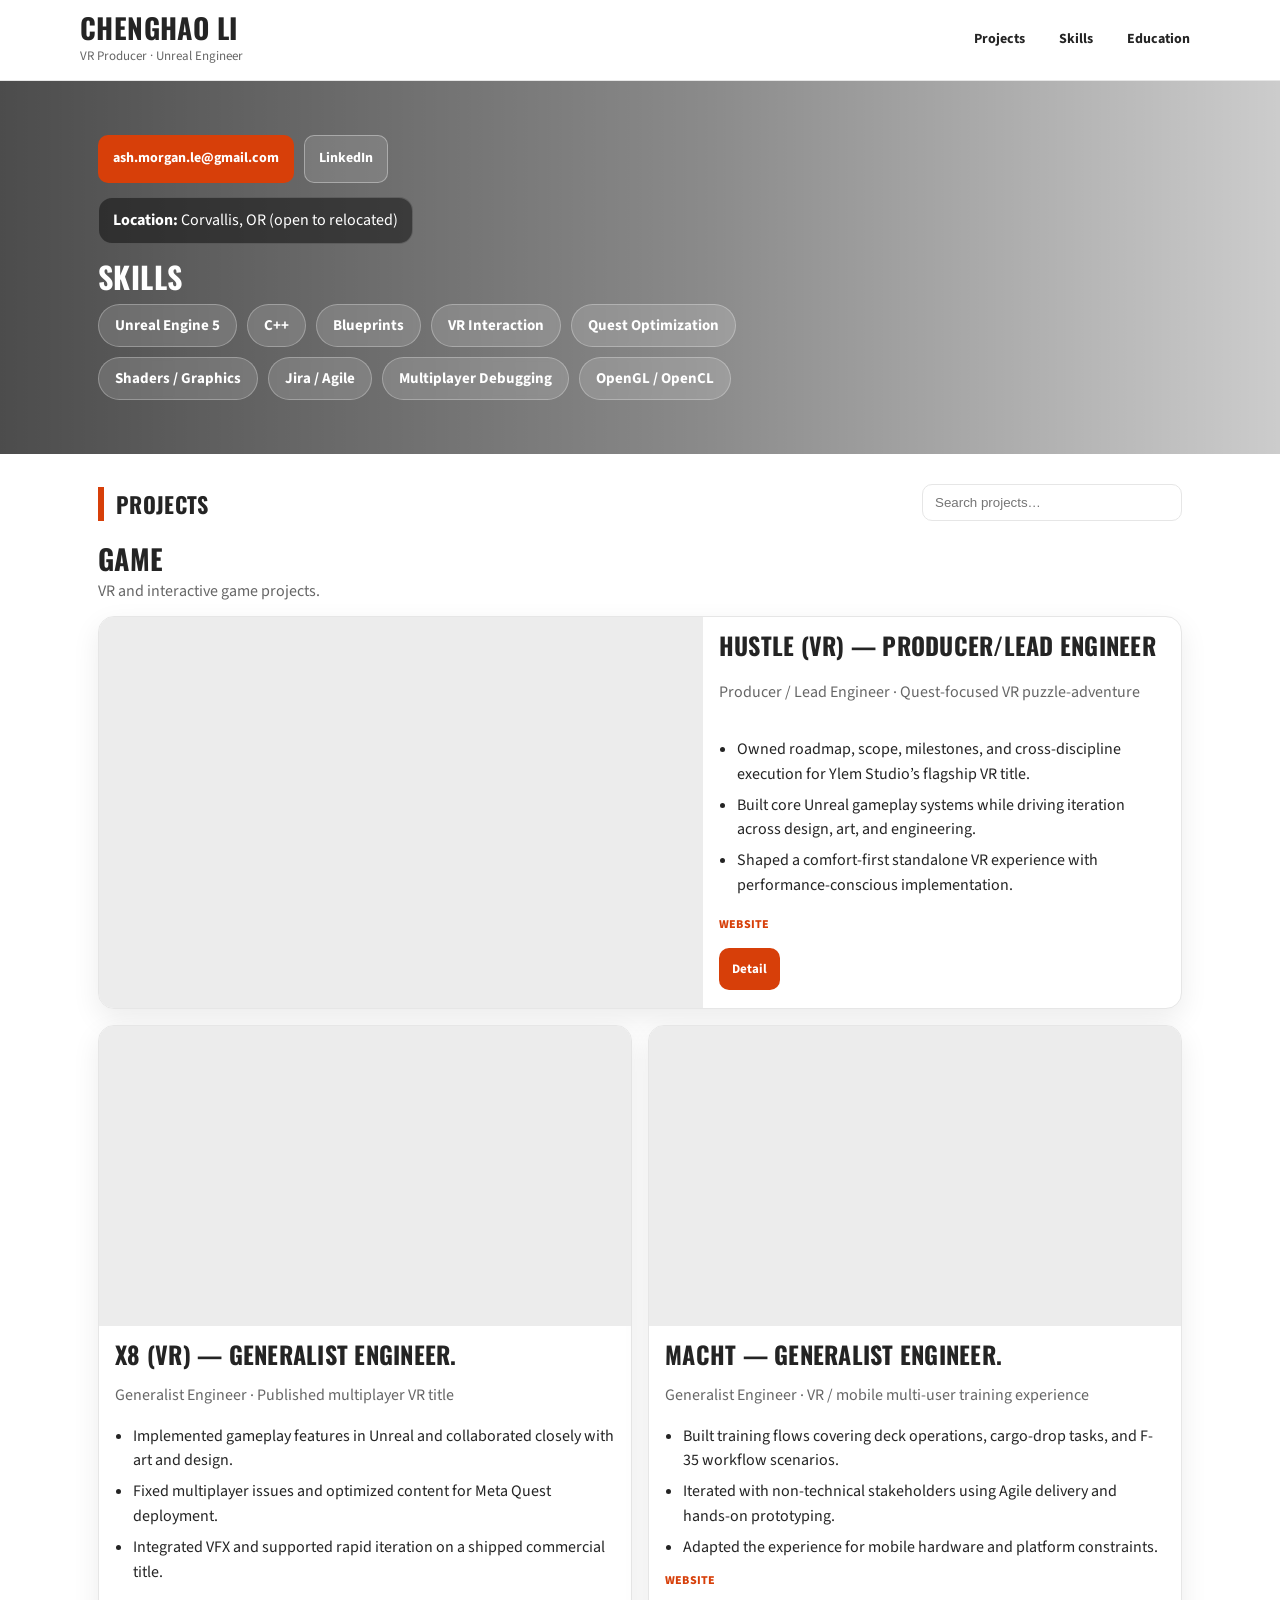
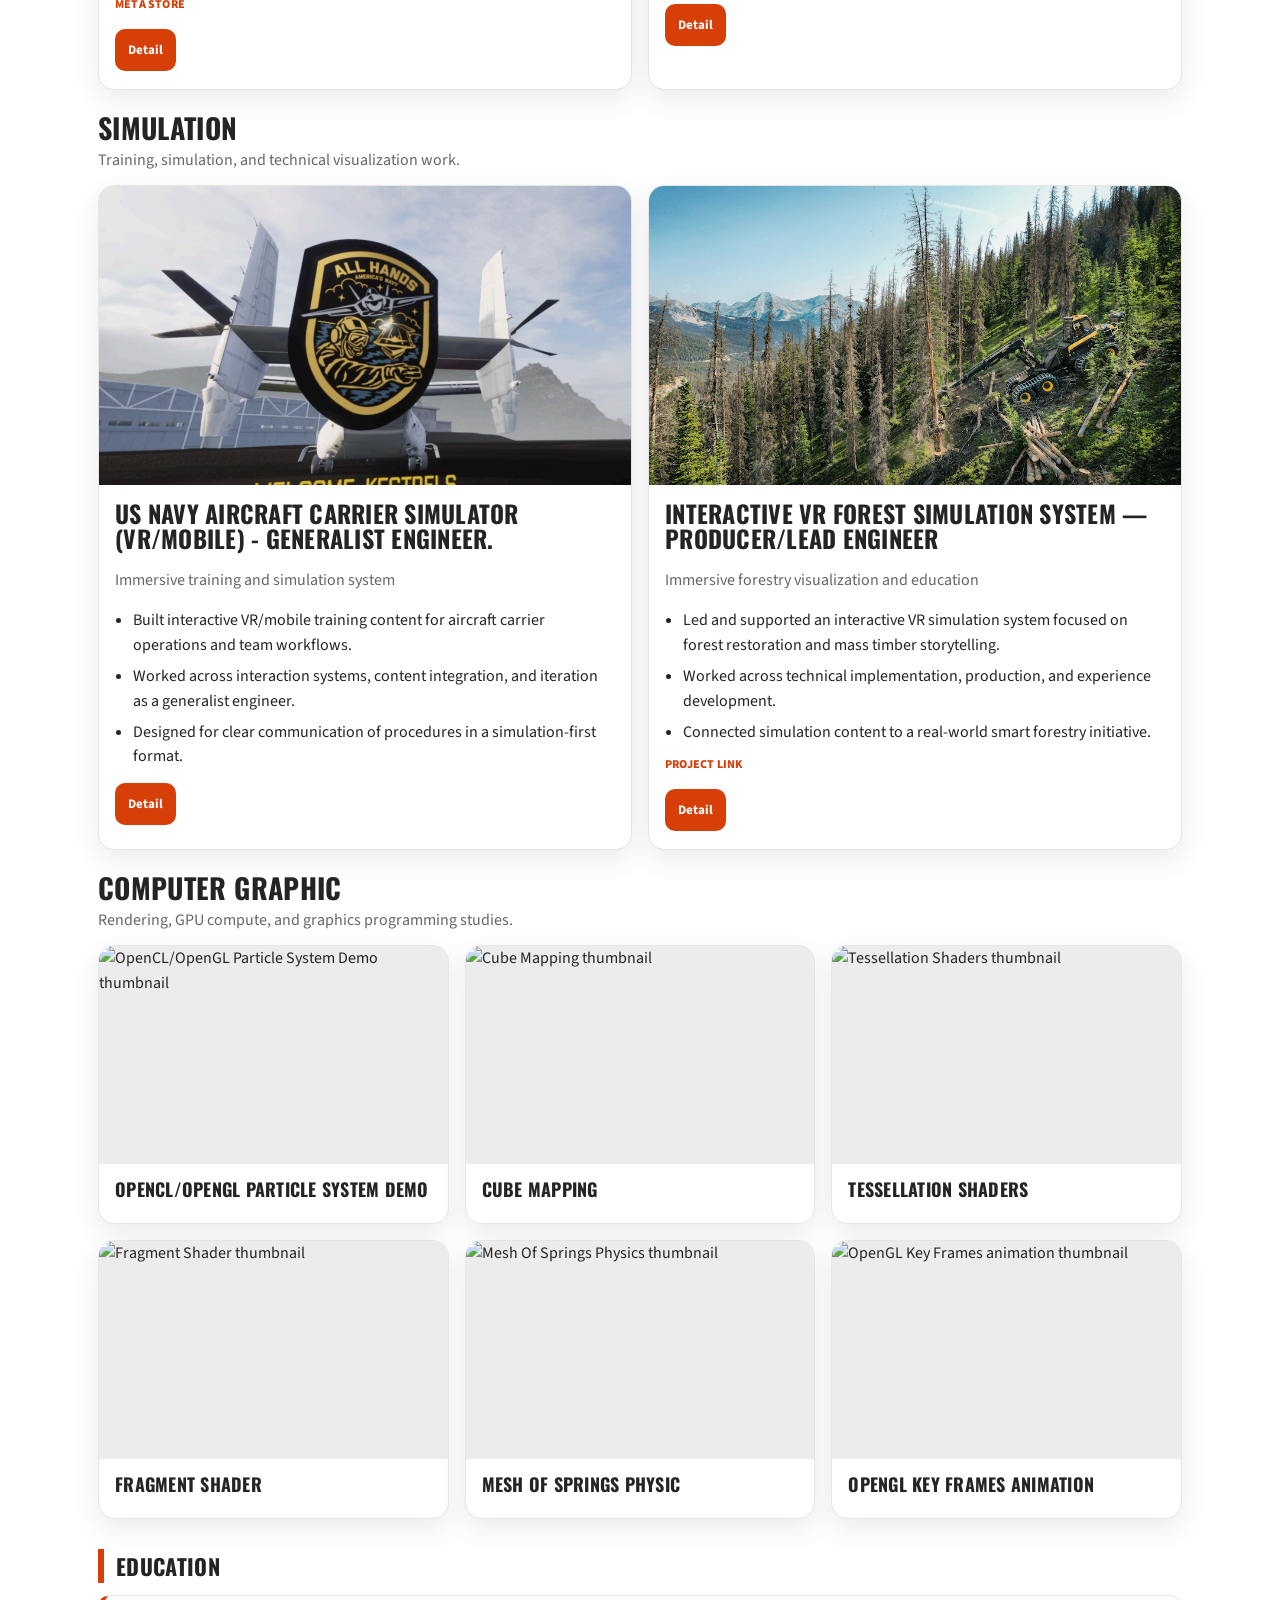
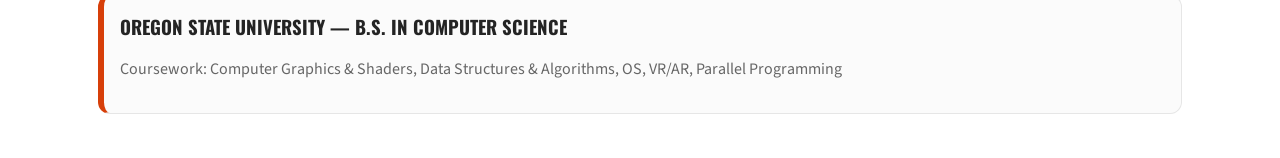
==== commit a2f5e59a: "Fix css error" ====
--- a/index.html
+++ b/index.html
@@ -5,47 +5,22 @@
   <meta name="viewport" content="width=device-width, initial-scale=1" />
   <title>Chenghao Li — Portfolio</title>
   <meta name="description" content="Portfolio of Chenghao Li — VR Producer / Unreal Engineer." />
-
   <link rel="preconnect" href="https://fonts.googleapis.com">
   <link rel="preconnect" href="https://fonts.gstatic.com" crossorigin>
   <link href="https://fonts.googleapis.com/css2?family=Oswald:wght@400;600&family=Source+Sans+3:wght@400;600;700&display=swap" rel="stylesheet">
-
   <link rel="stylesheet" href="styles.css" />
 </head>
 <body>
-  <div class="utility">
-    <div class="container utility__inner">
-      <div class="utility__left">
-        <a href="#contact">Contact</a><span class="sep">•</span>
-        <a href="#projects">Projects</a><span class="sep">•</span>
-        <a href="#experience">Experience</a>
-      </div>
-      <div class="utility__right">
-        <a class="iconlink" href="https://www.linkedin.com/in/chenghao-li-lch9527/" target="_blank" rel="noreferrer">LinkedIn</a>
-        <span class="sep">•</span>
-        <a class="iconlink" href="mailto:ash.morgan.le@gmail.com">Email</a>
-      </div>
-    </div>
-  </div>
-
-  <header class="header" role="banner">
-    <div class="container header__inner">
-      <a class="logo" href="#">
-        <span class="logo__mark" aria-hidden="true"></span>
-        <span class="logo__text">
-          <span class="logo__title">Chenghao Li</span>
-          <span class="logo__sub">VR Producer · Unreal Engineer</span>
-        </span>
-      </a>
-
-      <button class="menuBtn" id="menuBtn" aria-expanded="false" aria-controls="nav">Menu</button>
-
-      <nav class="nav" id="nav">
+  <header class="siteHeader">
+    <div class="container siteHeader__inner">
+      <div class="siteHeader__brand">
+        <h1>Chenghao Li</h1>
+        <p>VR Producer · Unreal Engineer</p>
+      </div>
+      <nav class="siteNav">
         <a href="#projects">Projects</a>
-        <a href="#experience">Experience</a>
         <a href="#skills">Skills</a>
         <a href="#education">Education</a>
-        <a class="nav__cta" href="#contact">Get in touch</a>
       </nav>
     </div>
   </header>
@@ -62,10 +37,10 @@
         </div>
 
         <div class="hero__meta hero__meta--compact">
-          <div><strong>Location:</strong> Corvallis, OR (open to remote/hybrid)</div>
-        </div>
-
-        <div class="hero__skillsWrap">
+          <div><strong>Location:</strong> Corvallis, OR (open to relocated)</div>
+        </div>
+
+        <div class="hero__skillsWrap" id="skills">
           <h2 class="hero__skillsTitle">Skills</h2>
           <div class="hero__skills">
             <span class="hero__skill">Unreal Engine 5</span>
@@ -99,7 +74,7 @@
         </div>
         <div class="cards cards--projects">
           <article class="card project project--featured" data-tags="game hustle vr unreal quest producer trailer">
-            <div class="card__media card__media--wide">
+            <div class="card__media">
               <iframe src="https://www.youtube.com/embed/dAQE7rst24I" title="Hustle trailer" loading="lazy" allow="accelerometer; autoplay; clipboard-write; encrypted-media; gyroscope; picture-in-picture; web-share" allowfullscreen></iframe>
             </div>
             <div class="card__body">
@@ -152,8 +127,11 @@
                 <li>Iterated with non-technical stakeholders using Agile delivery and hands-on prototyping.</li>
                 <li>Adapted the experience for mobile hardware and platform constraints.</li>
               </ul>
-              <div class="card__cta">
-                <a class="btn btn--primary btn--sm" href="projects/navy.html">Detail</a>
+              <div class="card__links">
+                <a class="link" href="https://playmacht.com/" target="_blank" rel="noreferrer">Website</a>
+              </div>
+              <div class="card__cta">
+                <a class="btn btn--primary btn--sm" href="projects/macht.html">Detail</a>
               </div>
             </div>
           </article>
@@ -166,16 +144,16 @@
           <p class="projectGroup__desc">Training, simulation, and technical visualization work.</p>
         </div>
         <div class="cards cards--projects">
-          <article class="card project" data-tags="simulation navy aircraft carrier vr mobile training unreal">
-            <div class="card__media">
-              <img src="assets/All_hands2.png" alt="US Navy Aircraft Carrier Simulation cover image" />
-            </div>
-            <div class="card__body">
-              <h3>US Navy Aircraft Carrier Simulation project (VR/mobile)</h3>
-              <p class="muted">Generalist Engineer · immersive training and simulation system</p>
+          <article class="card project project--simulation" data-tags="simulation navy aircraft carrier vr mobile training unreal">
+            <div class="card__media">
+              <img src="assets/All_hands2.png" alt="US Navy Aircraft Carrier simulator cover image" />
+            </div>
+            <div class="card__body">
+              <h3>US Navy Aircraft Carrier simulator (VR/mobile) - Generalist engineer.</h3>
+              <p class="muted">Immersive training and simulation system</p>
               <ul>
                 <li>Built interactive VR/mobile training content for aircraft carrier operations and team workflows.</li>
-                <li>Worked across engineering needs as a generalist, supporting interaction, content integration, and iteration.</li>
+                <li>Worked across interaction systems, content integration, and iteration as a generalist engineer.</li>
                 <li>Designed for clear communication of procedures in a simulation-first format.</li>
               </ul>
               <div class="card__cta">
@@ -184,16 +162,16 @@
             </div>
           </article>
 
-          <article class="card project" data-tags="simulation forest vr interactive visualization smart forestry">
+          <article class="card project project--simulation" data-tags="simulation forest vr interactive visualization smart forestry">
             <div class="card__media">
               <img src="assets/Forested1.png" alt="Interactive VR forest simulation system cover image" />
             </div>
             <div class="card__body">
-              <h3>Interactive VR forest simulation system</h3>
-              <p class="muted">Generalist Engineer · immersive forestry visualization and education</p>
-              <ul>
-                <li>Supported an interactive VR simulation system focused on forest restoration and mass timber storytelling.</li>
-                <li>Worked as a generalist engineer across technical implementation and experience development.</li>
+              <h3>Interactive VR forest simulation system — producer/lead engineer</h3>
+              <p class="muted">Immersive forestry visualization and education</p>
+              <ul>
+                <li>Led and supported an interactive VR simulation system focused on forest restoration and mass timber storytelling.</li>
+                <li>Worked across technical implementation, production, and experience development.</li>
                 <li>Connected simulation content to a real-world smart forestry initiative.</li>
               </ul>
               <div class="card__links">
@@ -210,103 +188,46 @@
       <div class="projectGroup">
         <div class="projectGroup__head">
           <h3 class="projectGroup__title">Computer Graphic</h3>
-          <p class="projectGroup__desc">Rendering, GPU compute, and graphics programming experiments.</p>
-        </div>
-        <div class="cards cards--projects">
-          <article class="card project" data-tags="computer graphic graphics opencl opengl particles gpu simulation">
-            <div class="card__media">
-              <video controls playsinline preload="metadata" poster="assets/particles_poster.jpg">
-                <source src="assets/particles.mp4" type="video/mp4" />
-                Your browser does not support the video tag.
-              </video>
-            </div>
-            <div class="card__body">
-              <h3>OpenCL/OpenGL Particle System</h3>
-              <p class="muted">GPU simulation · OpenGL buffers + OpenCL compute</p>
-              <ul>
-                <li>OpenGL buffers for position/color; OpenCL kernel for compute updates.</li>
-                <li>Kernel advances velocity and integrates motion per timestep.</li>
-              </ul>
-              <div class="card__links">
-                <a class="link" href="#" data-toast="Add GitHub repo link here">Code</a>
-              </div>
-              <div class="card__cta">
-                <a class="btn btn--primary btn--sm" href="projects/particles.html">Detail</a>
-              </div>
-            </div>
-          </article>
+          <p class="projectGroup__desc">Rendering, GPU compute, and graphics programming studies.</p>
+        </div>
+        <div class="cards cards--cg">
+          <a class="card cgCard" href="https://www.youtube.com/watch?v=iOaC6tPG8SM&list=PLngfIC9sk0AeKWDF8yO30kBgFdPRiowDH&index=3" target="_blank" rel="noreferrer">
+            <div class="card__media"><img src="https://img.youtube.com/vi/iOaC6tPG8SM/hqdefault.jpg" alt="OpenCL/OpenGL Particle System Demo thumbnail" /></div>
+            <div class="card__body"><h3>OpenCL/OpenGL Particle System Demo</h3></div>
+          </a>
+          <a class="card cgCard" href="https://www.youtube.com/watch?v=aloH_eonRyI&list=PLngfIC9sk0AeKWDF8yO30kBgFdPRiowDH&index=4" target="_blank" rel="noreferrer">
+            <div class="card__media"><img src="https://img.youtube.com/vi/aloH_eonRyI/hqdefault.jpg" alt="Cube Mapping thumbnail" /></div>
+            <div class="card__body"><h3>Cube Mapping</h3></div>
+          </a>
+          <a class="card cgCard" href="https://www.youtube.com/watch?v=S7h0IPWfwfg&list=PLngfIC9sk0AeKWDF8yO30kBgFdPRiowDH&index=5" target="_blank" rel="noreferrer">
+            <div class="card__media"><img src="https://img.youtube.com/vi/S7h0IPWfwfg/hqdefault.jpg" alt="Tessellation Shaders thumbnail" /></div>
+            <div class="card__body"><h3>Tessellation Shaders</h3></div>
+          </a>
+          <a class="card cgCard" href="https://www.youtube.com/watch?v=ksSMCSwCHaI&list=PLngfIC9sk0AeKWDF8yO30kBgFdPRiowDH&index=6" target="_blank" rel="noreferrer">
+            <div class="card__media"><img src="https://img.youtube.com/vi/ksSMCSwCHaI/hqdefault.jpg" alt="Fragment Shader thumbnail" /></div>
+            <div class="card__body"><h3>Fragment Shader</h3></div>
+          </a>
+          <a class="card cgCard" href="https://www.youtube.com/watch?v=5_18EQELMe8&list=PLngfIC9sk0AeKWDF8yO30kBgFdPRiowDH&index=7" target="_blank" rel="noreferrer">
+            <div class="card__media"><img src="https://img.youtube.com/vi/5_18EQELMe8/hqdefault.jpg" alt="Mesh Of Springs Physics thumbnail" /></div>
+            <div class="card__body"><h3>Mesh Of Springs physic</h3></div>
+          </a>
+          <a class="card cgCard" href="https://www.youtube.com/watch?v=Zi1btEQ_fYA&list=PLngfIC9sk0AeKWDF8yO30kBgFdPRiowDH&index=8" target="_blank" rel="noreferrer">
+            <div class="card__media"><img src="https://img.youtube.com/vi/Zi1btEQ_fYA/hqdefault.jpg" alt="OpenGL Key Frames animation thumbnail" /></div>
+            <div class="card__body"><h3>OpenGL Key Frames animation</h3></div>
+          </a>
         </div>
       </div>
     </section>
 
-    <section id="experience" class="section">
-      <h2 class="section__title">Experience</h2>
-
-      <div class="timeline">
-        <div class="timeline__item">
-          <div class="timeline__when">Feb 2025 – Present</div>
-          <div class="timeline__what">
-            <h3>Ylem Studio — Video Game Producer / Lead Engineer</h3>
-            <ul>
-              <li>Roadmap ownership: scope, milestones, and delivery for a small VR team.</li>
-              <li>Built core systems and aligned cross-discipline execution with clear acceptance criteria.</li>
-              <li>Agile leadership via Jira: backlog, ceremonies, risk tracking, unblock support.</li>
-            </ul>
-          </div>
-        </div>
-
-        <div class="timeline__item">
-          <div class="timeline__when">Jul 2023 – Jan 2025</div>
-          <div class="timeline__what">
-            <h3>Gamma Interactive — Unreal Engine Developer (Remote)</h3>
-            <ul>
-              <li>Implemented gameplay with art collaboration; supported VFX integration and iteration.</li>
-              <li>Fixed multiplayer issues and optimized performance for Oculus Quest.</li>
-            </ul>
-          </div>
-        </div>
-
-        <div class="timeline__item">
-          <div class="timeline__when">May 2022 – Aug 2023</div>
-          <div class="timeline__what">
-            <h3>NVIDIA Graphics & Image Technology Laboratory — Research Assistant</h3>
-            <ul>
-              <li>Developed Unreal Engine apps for VR education/training; deployed to Android and Windows.</li>
-              <li>Implemented 3D math models in C++/Blueprint; worked with GIS for digital twins.</li>
-              <li>Secured EDA funding (award #07-79-07914) after successful demo.</li>
-            </ul>
-          </div>
-        </div>
-      </div>
-    </section>
-
-    <section id="skills" class="section">
-      <h2 class="section__title">Skills</h2>
-      <div class="tagrow">
-        <span class="tag">Unreal Engine</span>
-        <span class="tag">C++</span>
-        <span class="tag">VR / AR</span>
-        <span class="tag">Quest optimization</span>
-        <span class="tag">Multiplayer</span>
-        <span class="tag">Shaders</span>
-        <span class="tag">OpenGL</span>
-        <span class="tag">OpenCL</span>
-        <span class="tag">CUDA</span>
-        <span class="tag">Agile / Jira</span>
-      </div>
-    </section>
-
-    <section id="education" class="section">
+    <section id="education" class="section section--bottom">
       <h2 class="section__title">Education</h2>
       <div class="edu">
-        <h3>Oregon State University — B.S. Computer Science</h3>
-        <p class="muted">Sep 2019 – Jun 2023 · Major GPA: 3.65</p>
-        <p class="muted">Coursework: Computer Graphics & Shaders, Data Structures & Algorithms, OS, VR/AR, Parallel Programming</p>
+        <h3>Oregon State University — B.S. in Computer Science</h3>
+        <p class="muted">Coursework: Computer Graphics &amp; Shaders, Data Structures &amp; Algorithms, OS, VR/AR, Parallel Programming</p>
       </div>
     </section>
   </main>
 
-  <div id="toast" class="toast" aria-live="polite" aria-atomic="true"></div>
   <script src="main.js"></script>
 </body>
 </html>
--- a/styles.css
+++ b/styles.css
@@ -1,266 +1,246 @@
-/* OSU-inspired layout with project detail pages support */
-
 :root{
-  --orange:#D73F09;
-  --black:#000000;
-  --white:#FFFFFF;
-  --text:#121212;
-  --muted:#525252;
+  --orange:#d73f09;
+  --black:#161616;
+  --text:#242424;
+  --muted:#666;
   --border:#e6e6e6;
-  --shadow: 0 10px 30px rgba(0,0,0,.08);
-  --radius: 14px;
-
-  --font-body: "Source Sans 3", system-ui, -apple-system, Segoe UI, Roboto, Arial, sans-serif;
-  --font-head: "Oswald", system-ui, -apple-system, Segoe UI, Roboto, Arial, sans-serif;
-}
-
-*{ box-sizing:border-box; }
-html, body{ height:100%; }
+  --white:#fff;
+  --surface:#f7f7f7;
+  --shadow:0 10px 28px rgba(0,0,0,.08);
+  --radius:16px;
+  --font-body:"Source Sans 3", system-ui, -apple-system, Segoe UI, Roboto, Arial, sans-serif;
+  --font-head:"Oswald", system-ui, -apple-system, Segoe UI, Roboto, Arial, sans-serif;
+}
+
+*{box-sizing:border-box}
+html,body{height:100%}
 body{
   margin:0;
-  font-family: var(--font-body);
-  color: var(--text);
-  background: var(--white);
+  font-family:var(--font-body);
+  color:var(--text);
+  background:var(--white);
   line-height:1.55;
 }
 
-a{ color: inherit; text-decoration: none; }
-a:hover{ text-decoration: underline; text-decoration-color: rgba(0,0,0,.35); }
-
-.container{ max-width: 1120px; margin: 0 auto; padding: 0 18px; }
-.muted{ color: var(--muted); }
-
-.utility{ background: var(--black); color: var(--white); font-size: 13px; }
-.utility__inner{ display:flex; justify-content:space-between; align-items:center; gap: 12px; padding: 8px 0; }
-.utility a{ color: var(--white); opacity: .92; }
-.utility a:hover{ opacity: 1; text-decoration: none; }
-.sep{ opacity: .55; margin: 0 8px; }
-
-.header{ position: sticky; top: 0; z-index: 20; background: var(--white); border-bottom: 1px solid var(--border); }
-.header__inner{ display:flex; align-items:center; justify-content:space-between; gap: 14px; padding: 14px 0; }
-
-.logo{ display:flex; align-items:center; gap: 12px; }
-.logo__mark{ width: 34px; height: 34px; border-radius: 6px; background: var(--orange); box-shadow: inset 0 0 0 2px rgba(255,255,255,.18); }
-.logo__text{ display:flex; flex-direction:column; line-height:1.05; }
-.logo__title{ font-family: var(--font-head); font-size: 20px; letter-spacing: .2px; text-transform: uppercase; }
-.logo__sub{ font-size: 12px; color: var(--muted); margin-top: 2px; }
-
-.menuBtn{ display:none; border: 1px solid var(--border); background: var(--white); padding: 10px 12px; border-radius: 10px; font-weight: 600; cursor:pointer; }
-.menuBtn:hover{ border-color: rgba(0,0,0,.25); }
-
-.nav{ display:flex; align-items:center; gap: 14px; flex-wrap:wrap; }
-.nav a{ font-size: 14px; font-weight: 600; padding: 8px 10px; border-radius: 10px; }
-.nav a:hover{ text-decoration:none; background: #f4f4f4; }
-.nav__cta{ background: var(--orange); color: var(--white); }
-.nav__cta:hover{ background: #c73707; color: var(--white); }
-
-@media (max-width: 860px){
-  .menuBtn{ display:inline-flex; }
-  .nav{ display:none; width:100%; padding: 10px 0 0; border-top: 1px solid var(--border); }
-  .nav.is-open{ display:flex; }
-}
-
-.hero{ position: relative; min-height: 420px; }
-.hero__bg{ position:absolute; inset:0; background: url("assets/hero.jpg") center/cover no-repeat; }
-.hero__shade{ position:absolute; inset:0; background: linear-gradient(90deg, rgba(0,0,0,.68) 0%, rgba(0,0,0,.42) 55%, rgba(0,0,0,.20) 100%); }
-.hero__inner{ position: relative; padding: 56px 18px; }
-.hero__content{ max-width: 720px; color: var(--white); }
-.hero h1{ margin: 0 0 12px; font-family: var(--font-head); font-size: 48px; line-height: 1.05; text-transform: uppercase; letter-spacing: .4px; }
-.hero p{ margin: 0 0 16px; font-size: 18px; opacity: .95; }
-.hero__actions{ display:flex; flex-wrap:wrap; gap: 10px; margin-top: 18px; }
-.hero__meta{ margin-top: 18px; display:grid; gap: 6px; font-size: 14px; opacity: .95; }
+a{color:inherit;text-decoration:none}
+a:hover{text-decoration:underline;text-decoration-color:rgba(0,0,0,.35)}
+img,iframe,video{display:block;max-width:100%}
+
+.container{max-width:1120px;margin:0 auto;padding:0 18px}
+.muted{color:var(--muted)}
+
+.siteHeader{
+  position:sticky;
+  top:0;
+  z-index:20;
+  background:rgba(255,255,255,.95);
+  backdrop-filter:blur(10px);
+  border-bottom:1px solid var(--border);
+}
+.siteHeader__inner{
+  display:flex;
+  align-items:center;
+  justify-content:space-between;
+  gap:16px;
+  padding:14px 0;
+}
+.siteHeader__brand h1{
+  margin:0;
+  font-family:var(--font-head);
+  font-size:28px;
+  line-height:1;
+  letter-spacing:.4px;
+  text-transform:uppercase;
+}
+.siteHeader__brand p{margin:4px 0 0;font-size:13px;color:var(--muted)}
+.siteNav{display:flex;flex-wrap:wrap;gap:14px}
+.siteNav a{font-weight:700;font-size:14px;padding:8px 10px;border-radius:999px}
+.siteNav a:hover{text-decoration:none;background:#f1f1f1}
+
+.hero{position:relative;min-height:360px}
+.hero__bg{position:absolute;inset:0;background:url("assets/hero.jpg") center/cover no-repeat}
+.hero__shade{position:absolute;inset:0;background:linear-gradient(90deg, rgba(0,0,0,.70) 0%, rgba(0,0,0,.46) 55%, rgba(0,0,0,.20) 100%)}
+.hero__inner{position:relative;padding:54px 18px}
+.hero__content{max-width:780px;color:var(--white)}
+.hero__actions{display:flex;flex-wrap:wrap;gap:10px}
+.hero__meta--compact{
+  display:inline-flex;
+  margin-top:14px;
+  background:rgba(22,22,22,.58);
+  border:1px solid rgba(255,255,255,.18);
+  border-radius:14px;
+  padding:10px 14px;
+  width:fit-content;
+  max-width:100%;
+}
+.hero__skillsWrap{margin-top:18px}
+.hero__skillsTitle{
+  margin:0 0 12px;
+  font-family:var(--font-head);
+  font-size:30px;
+  line-height:1;
+  text-transform:uppercase;
+  letter-spacing:.4px;
+}
+.hero__skills{display:flex;flex-wrap:wrap;gap:10px;max-width:800px}
+.hero__skill{
+  display:inline-flex;
+  align-items:center;
+  min-height:40px;
+  padding:9px 16px;
+  border-radius:999px;
+  background:rgba(255,255,255,.14);
+  border:1px solid rgba(255,255,255,.28);
+  color:var(--white);
+  font-weight:700;
+  font-size:15px;
+  backdrop-filter:blur(2px);
+}
+
+.btn{
+  display:inline-flex;align-items:center;justify-content:center;
+  padding:12px 14px;border-radius:10px;border:1px solid transparent;
+  font-weight:700;font-size:14px;cursor:pointer;text-decoration:none!important;
+}
+.btn--sm{padding:10px 12px;font-size:13px}
+.btn--primary{background:var(--orange);color:var(--white)}
+.btn--primary:hover{background:#c73707}
+.btn--ghost{background:rgba(255,255,255,.12);border-color:rgba(255,255,255,.35);color:var(--white)}
+.btn--ghost:hover{background:rgba(255,255,255,.18)}
+
+.section{padding:30px 0 0}
+.section--bottom{padding-bottom:44px}
+.section__head{display:flex;align-items:end;justify-content:space-between;gap:12px;flex-wrap:wrap}
+.section__title{
+  margin:0;
+  font-family:var(--font-head);
+  text-transform:uppercase;
+  letter-spacing:.35px;
+  font-size:22px;
+  border-left:6px solid var(--orange);
+  padding-left:12px;
+}
+.input{
+  width:260px;max-width:100%;padding:10px 12px;border-radius:10px;
+  border:1px solid var(--border);outline:none;
+}
+.input:focus{border-color:rgba(215,63,9,.55);box-shadow:0 0 0 3px rgba(215,63,9,.12)}
+
+.projectGroup{margin-top:24px}
+.projectGroup__head{margin-bottom:12px}
+.projectGroup__title{
+  margin:0;
+  font-family:var(--font-head);
+  font-size:28px;
+  line-height:1;
+  text-transform:uppercase;
+  letter-spacing:.35px;
+}
+.projectGroup__desc{margin:6px 0 0;color:var(--muted)}
+
+.cards{display:grid;gap:16px}
+.cards--projects{grid-template-columns:repeat(2,minmax(0,1fr))}
+.cards--cg{grid-template-columns:repeat(3,minmax(0,1fr))}
+
+.card{
+  border:1px solid var(--border);
+  border-radius:var(--radius);
+  overflow:hidden;
+  background:var(--white);
+  box-shadow:var(--shadow);
+}
+.card__media{
+  position:relative;
+  aspect-ratio:16/9;
+  background:#ececec;
+  overflow:hidden;
+}
+.card__media iframe,
+.card__media video,
+.card__media img{
+  width:100%;
+  height:100%;
+  border:0;
+  object-fit:cover;
+}
+.card__body{padding:16px 16px 18px}
+.card h3{margin:0 0 6px;font-family:var(--font-head);text-transform:uppercase;letter-spacing:.25px;font-size:24px;line-height:1.05}
+.card ul{margin:10px 0 0;padding-left:18px}
+.card li{margin:6px 0}
+.card__links{margin-top:12px;display:flex;gap:14px;flex-wrap:wrap}
+.link{color:var(--orange);font-weight:800;text-transform:uppercase;letter-spacing:.2px;font-size:12px}
+.link:hover{text-decoration:underline}
+.card__cta{margin-top:14px}
+
+.project--featured{
+  grid-column:1 / -1;
+  display:grid;
+  grid-template-columns:minmax(0,1.2fr) minmax(0,.95fr);
+}
+.project--featured .card__media{aspect-ratio:auto;min-height:320px;height:100%}
+.project--featured .card__body{display:flex;flex-direction:column;justify-content:center}
+
+.project--simulation .card__media img{object-fit:cover}
+
+.cgCard{transition:transform .16s ease, box-shadow .16s ease;text-decoration:none}
+.cgCard:hover{transform:translateY(-3px);box-shadow:0 14px 30px rgba(0,0,0,.11);text-decoration:none}
+.cgCard .card__media{aspect-ratio:16/10}
+.cgCard h3{font-size:18px}
+
+.edu{
+  margin-top:12px;
+  padding:16px;
+  border:1px solid var(--border);
+  border-left:6px solid var(--orange);
+  border-radius:12px;
+  background:#fbfbfb;
+}
+.edu h3{margin:0 0 6px;font-family:var(--font-head);text-transform:uppercase}
+
+/* Detail pages */
+.breadcrumbs{padding:16px 0 0;font-size:13px}
+.breadcrumbs a{color:var(--orange);font-weight:800;text-transform:uppercase;letter-spacing:.2px;font-size:12px}
+.detail{padding:18px 0 42px}
+.detail__head{
+  display:flex;align-items:baseline;justify-content:space-between;gap:12px;flex-wrap:wrap;
+  border-bottom:1px solid var(--border);padding-bottom:12px;
+}
+.detail__title{margin:0;font-family:var(--font-head);text-transform:uppercase;letter-spacing:.35px;font-size:30px}
+.detail__sub{margin:6px 0 0}
+.detail__grid{margin-top:14px;display:grid;grid-template-columns:1.3fr .7fr;gap:14px}
+.panel{border:1px solid var(--border);border-radius:12px;background:#fff;box-shadow:var(--shadow);overflow:hidden}
+.panel__body{padding:14px 16px 16px}
+.mediaBox{background:#f4f4f4}
+.mediaBox iframe,.mediaBox video,.mediaBox img{width:100%;height:100%;min-height:340px;border:0;object-fit:cover;background:#f4f4f4}
+.gallery{display:grid;grid-template-columns:1fr 1fr;gap:10px}
+.gallery img{width:100%;aspect-ratio:4/3;object-fit:cover;border:1px solid var(--border);border-radius:10px;background:#f4f4f4}
+.gallery .gallery__vertical{aspect-ratio:3/4;object-fit:contain;background:#fafafa}
+.kv{display:grid;gap:8px}
+.kv .row{display:flex;justify-content:space-between;gap:10px;border-bottom:1px dashed var(--border);padding-bottom:8px}
+.kv .key{font-weight:800;text-transform:uppercase;font-size:12px;letter-spacing:.2px;color:var(--muted)}
+.kv .val{font-weight:700}
+.textBlock{margin-top:14px;border:1px solid var(--border);border-left:6px solid var(--orange);border-radius:12px;background:#fbfbfb;padding:14px 16px}
+.textBlock h4{margin:0 0 6px;font-family:var(--font-head);text-transform:uppercase;letter-spacing:.25px;font-size:22px}
+.textBlock p,.textBlock ul{margin:8px 0 0}
+.textBlock ul{padding-left:18px}
+.textBlock .link,
+.panel .link{font-size:14px}
+
+@media (max-width: 920px){
+  .cards--projects,
+  .cards--cg,
+  .detail__grid{grid-template-columns:1fr}
+  .project--featured{grid-template-columns:1fr}
+  .project--featured .card__media{min-height:240px}
+}
 
 @media (max-width: 620px){
-  .hero h1{ font-size: 38px; }
-  .hero__inner{ padding: 44px 18px; }
-}
-
-.btn{
-  display:inline-flex; align-items:center; justify-content:center;
-  padding: 12px 14px; border-radius: 10px; border: 1px solid transparent;
-  font-weight: 700; font-size: 14px; cursor: pointer;
-  text-decoration:none !important;
-}
-.btn--sm{ padding: 10px 12px; font-size: 13px; }
-.btn--primary{ background: var(--orange); color: var(--white); }
-.btn--primary:hover{ background:#c73707; }
-.btn--ghost{ background: rgba(255,255,255,.12); border-color: rgba(255,255,255,.35); color: var(--white); }
-.btn--ghost:hover{ background: rgba(255,255,255,.18); }
-
-.section{ padding: 28px 0 0; }
-.section__head{ display:flex; align-items:end; justify-content:space-between; gap: 12px; flex-wrap:wrap; }
-.section__title{
-  margin: 0;
-  font-family: var(--font-head);
-  text-transform: uppercase;
-  letter-spacing: .35px;
-  font-size: 22px;
-  border-left: 6px solid var(--orange);
-  padding-left: 12px;
-}
-
-.input{
-  width: 260px; max-width: 100%;
-  padding: 10px 12px; border-radius: 10px;
-  border: 1px solid var(--border); outline:none;
-}
-.input:focus{ border-color: rgba(215,63,9,.55); box-shadow: 0 0 0 3px rgba(215,63,9,.12); }
-
-.cards{ display:grid; grid-template-columns: repeat(2, 1fr); gap: 14px; margin-top: 14px; }
-@media (max-width: 920px){ .cards{ grid-template-columns: 1fr; } }
-
-.card{ border: 1px solid var(--border); border-radius: var(--radius); overflow:hidden; background: var(--white); box-shadow: var(--shadow); }
-.card__media{ background: #f4f4f4; }
-.card__media video{ width:100%; aspect-ratio: 16/9; object-fit: cover; display:block; }
-.card__body{ padding: 16px 16px 18px; }
-.card h3{ margin: 0 0 6px; font-family: var(--font-head); text-transform: uppercase; letter-spacing: .25px; }
-.card ul{ margin: 10px 0 0; padding-left: 18px; }
-.card li{ margin: 6px 0; }
-
-.card__links{ margin-top: 12px; display:flex; gap: 14px; flex-wrap:wrap; }
-.link{ color: var(--orange); font-weight: 800; text-transform: uppercase; letter-spacing: .2px; font-size: 12px; }
-.link:hover{ text-decoration: underline; }
-.card__cta{ margin-top: 14px; }
-
-.timeline{ margin-top: 12px; display:flex; flex-direction:column; gap: 12px; }
-.timeline__item{
-  display:grid; grid-template-columns: 180px 1fr; gap: 14px;
-  padding: 16px;
-  border: 1px solid var(--border);
-  border-left: 6px solid var(--orange);
-  border-radius: 12px;
-  background: #fbfbfb;
-}
-.timeline__when{ font-weight: 800; color: var(--muted); text-transform: uppercase; font-size: 12px; letter-spacing: .2px; }
-.timeline__what h3{ margin: 0 0 8px; font-family: var(--font-head); text-transform: uppercase; }
-@media (max-width: 760px){ .timeline__item{ grid-template-columns: 1fr; } }
-
-.tagrow{ display:flex; flex-wrap:wrap; gap: 10px; margin-top: 12px; }
-.tag{ border: 1px solid var(--border); border-radius: 999px; padding: 8px 12px; font-weight: 700; font-size: 13px; background: #fafafa; }
-
-.edu{
-  margin-top: 12px;
-  padding: 16px;
-  border: 1px solid var(--border);
-  border-left: 6px solid var(--orange);
-  border-radius: 12px;
-  background: #fbfbfb;
-}
-.edu h3{ margin: 0 0 6px; font-family: var(--font-head); text-transform: uppercase; }
-
-.section--contact{ padding-bottom: 42px; }
-.contact{ margin-top: 12px; display:flex; flex-wrap:wrap; gap: 10px; }
-.footer{
-  margin-top: 16px;
-  padding-top: 12px;
-  border-top: 1px solid var(--border);
-  display:flex; justify-content:space-between; gap: 10px; flex-wrap:wrap;
-}
-
-/* Detail pages */
-.breadcrumbs{ padding: 16px 0 0; font-size: 13px; }
-.breadcrumbs a{ color: var(--orange); font-weight: 800; text-transform: uppercase; letter-spacing: .2px; font-size: 12px; }
-.detail{ padding: 18px 0 42px; }
-.detail__head{
-  display:flex; align-items:baseline; justify-content:space-between; gap: 12px; flex-wrap:wrap;
-  border-bottom: 1px solid var(--border);
-  padding-bottom: 12px;
-}
-.detail__title{
-  margin: 0;
-  font-family: var(--font-head);
-  text-transform: uppercase;
-  letter-spacing: .35px;
-  font-size: 30px;
-}
-.detail__sub{ margin: 6px 0 0; }
-.detail__grid{
-  margin-top: 14px;
-  display:grid;
-  grid-template-columns: 1.3fr .7fr;
-  gap: 14px;
-}
-@media (max-width: 920px){ .detail__grid{ grid-template-columns: 1fr; } }
-
-.panel{
-  border: 1px solid var(--border);
-  border-radius: 12px;
-  background: #fff;
-  box-shadow: var(--shadow);
-  overflow:hidden;
-}
-.panel__body{ padding: 14px 16px 16px; }
-.mediaBox video{
-  width: 100%;
-  aspect-ratio: 16/9;
-  display:block;
-  object-fit: cover;
-  background:#f4f4f4;
-}
-.gallery{ display:grid; grid-template-columns: 1fr 1fr; gap: 10px; }
-.gallery img{
-  width:100%;
-  aspect-ratio: 4/3;
-  object-fit: cover;
-  border: 1px solid var(--border);
-  border-radius: 10px;
-  background:#f4f4f4;
-}
-.kv{ display:grid; gap: 8px; }
-.kv .row{
-  display:flex; justify-content:space-between; gap: 10px;
-  border-bottom: 1px dashed var(--border);
-  padding-bottom: 8px;
-}
-.kv .key{ font-weight: 800; text-transform: uppercase; font-size: 12px; letter-spacing: .2px; color: var(--muted); }
-.kv .val{ font-weight: 700; }
-.textBlock{
-  margin-top: 14px;
-  border: 1px solid var(--border);
-  border-left: 6px solid var(--orange);
-  border-radius: 12px;
-  background: #fbfbfb;
-  padding: 14px 16px;
-}
-.textBlock h4{
-  margin: 0 0 6px;
-  font-family: var(--font-head);
-  text-transform: uppercase;
-  letter-spacing: .25px;
-}
-.textBlock p, .textBlock ul{ margin: 8px 0 0; }
-.textBlock ul{ padding-left: 18px; }
-
-.toast{
-  position: fixed; left: 50%; bottom: 18px;
-  transform: translateX(-50%);
-  background: var(--black);
-  color: var(--white);
-  border-radius: 999px;
-  padding: 10px 14px;
-  font-size: 13px;
-  opacity: 0;
-  pointer-events:none;
-  transition: opacity .18s ease, transform .18s ease;
-}
-.toast.show{ opacity: 1; transform: translateX(-50%) translateY(-4px); }
-
-
-/* Hero cleanup */
-.hero{ min-height: 360px; }
-.hero__content{ max-width: 760px; }
-.hero__actions{ margin-top: 8px; }
-.hero__meta--compact{ display:inline-flex; margin-top: 14px; background: rgba(22,22,22,.58); border: 1px solid rgba(255,255,255,.18); border-radius: 14px; padding: 10px 14px; width: fit-content; max-width: 100%; }
-.hero__skillsWrap{ margin-top: 18px; }
-.hero__skillsTitle{ margin: 0 0 12px; font-family: var(--font-head); font-size: 28px; line-height: 1; text-transform: uppercase; letter-spacing: .4px; }
-.hero__skills{ display:flex; flex-wrap:wrap; gap: 10px; max-width: 760px; }
-.hero__skill{ display:inline-flex; align-items:center; min-height: 40px; padding: 9px 16px; border-radius: 999px; background: rgba(255,255,255,.14); border: 1px solid rgba(255,255,255,.28); color: var(--white); font-weight: 700; font-size: 15px; backdrop-filter: blur(2px); }
-
-/* Remove old contact spacing dependency */
-.section--contact, .contact{ display:none; }
-
-@media (max-width: 620px){
-  .hero{ min-height: 320px; }
-  .hero__skillsTitle{ font-size: 24px; }
-  .hero__skill{ font-size: 14px; min-height: 36px; padding: 8px 14px; }
-}
+  .siteHeader__inner{align-items:flex-start;flex-direction:column}
+  .siteNav{gap:8px}
+  .hero{min-height:320px}
+  .hero__inner{padding:44px 18px}
+  .hero__skillsTitle{font-size:24px}
+  .hero__skill{font-size:14px;min-height:36px;padding:8px 14px}
+  .projectGroup__title{font-size:24px}
+  .card h3{font-size:20px}
+}
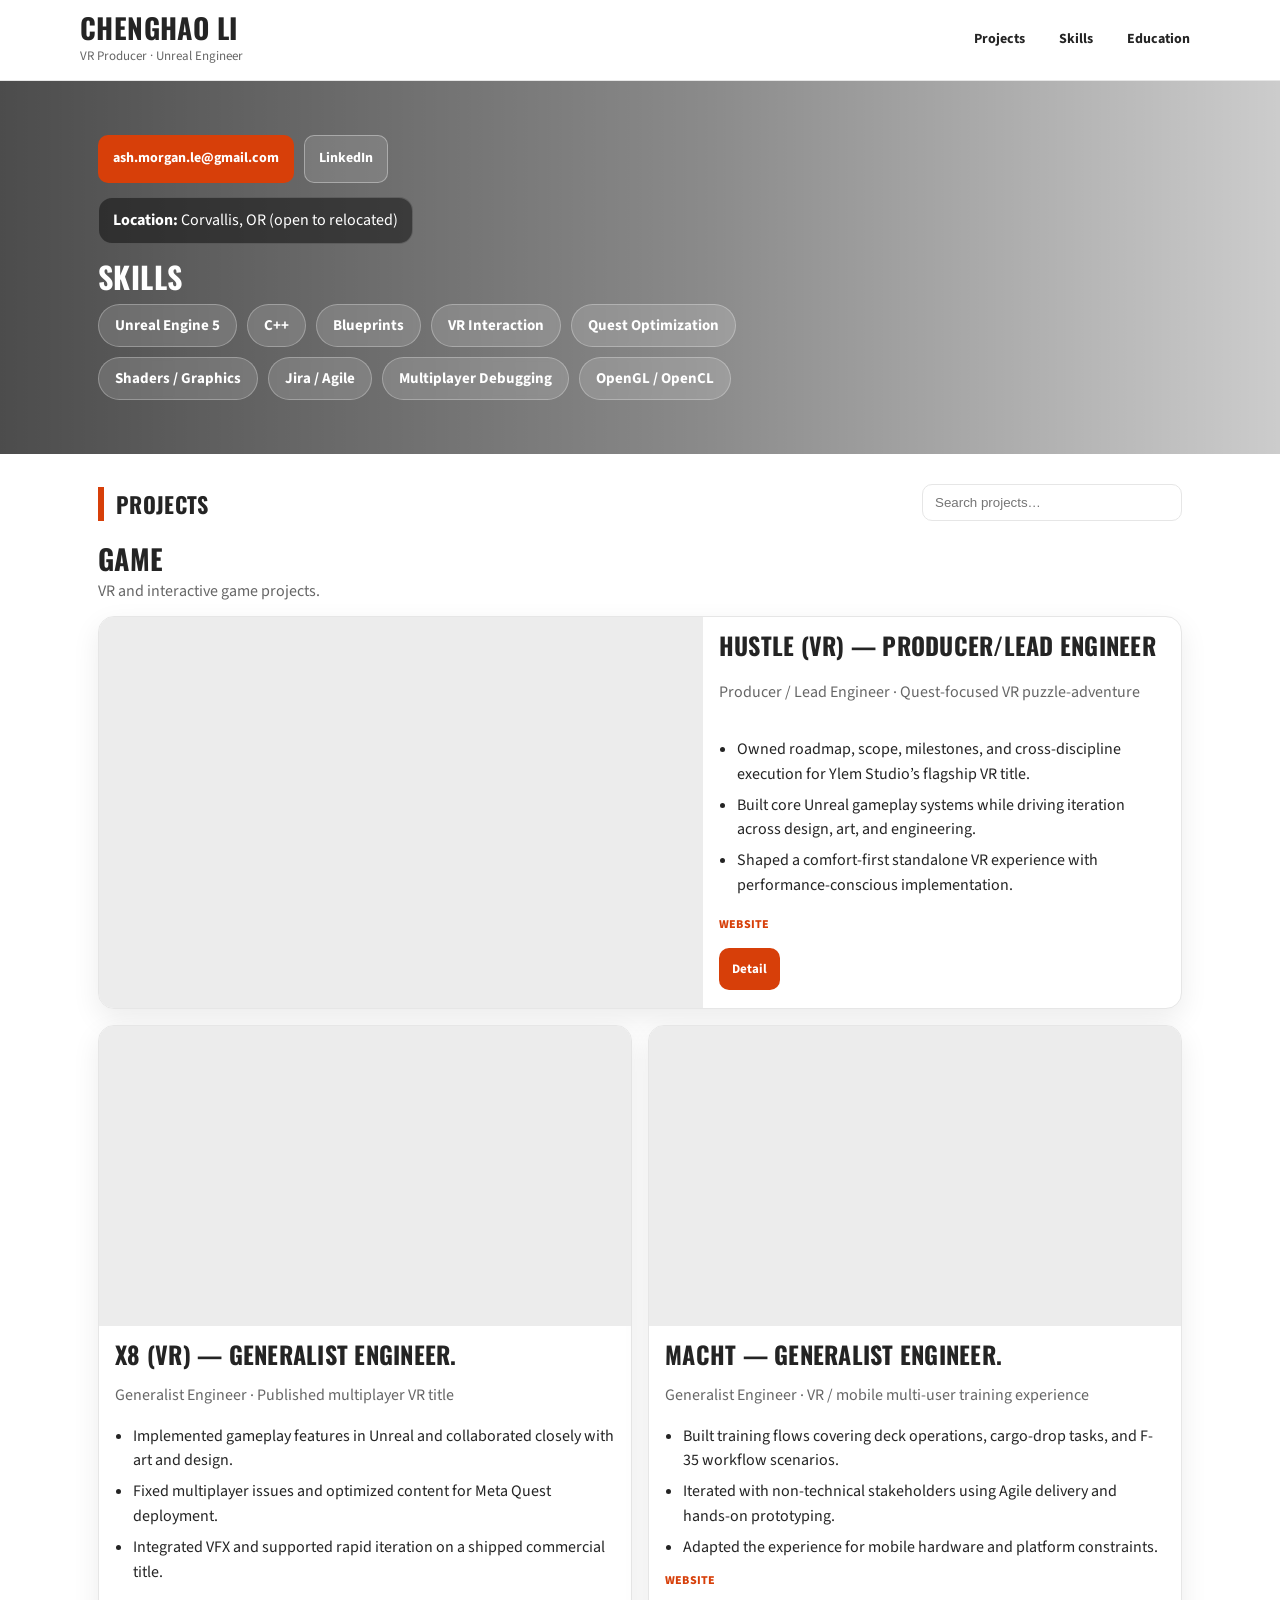
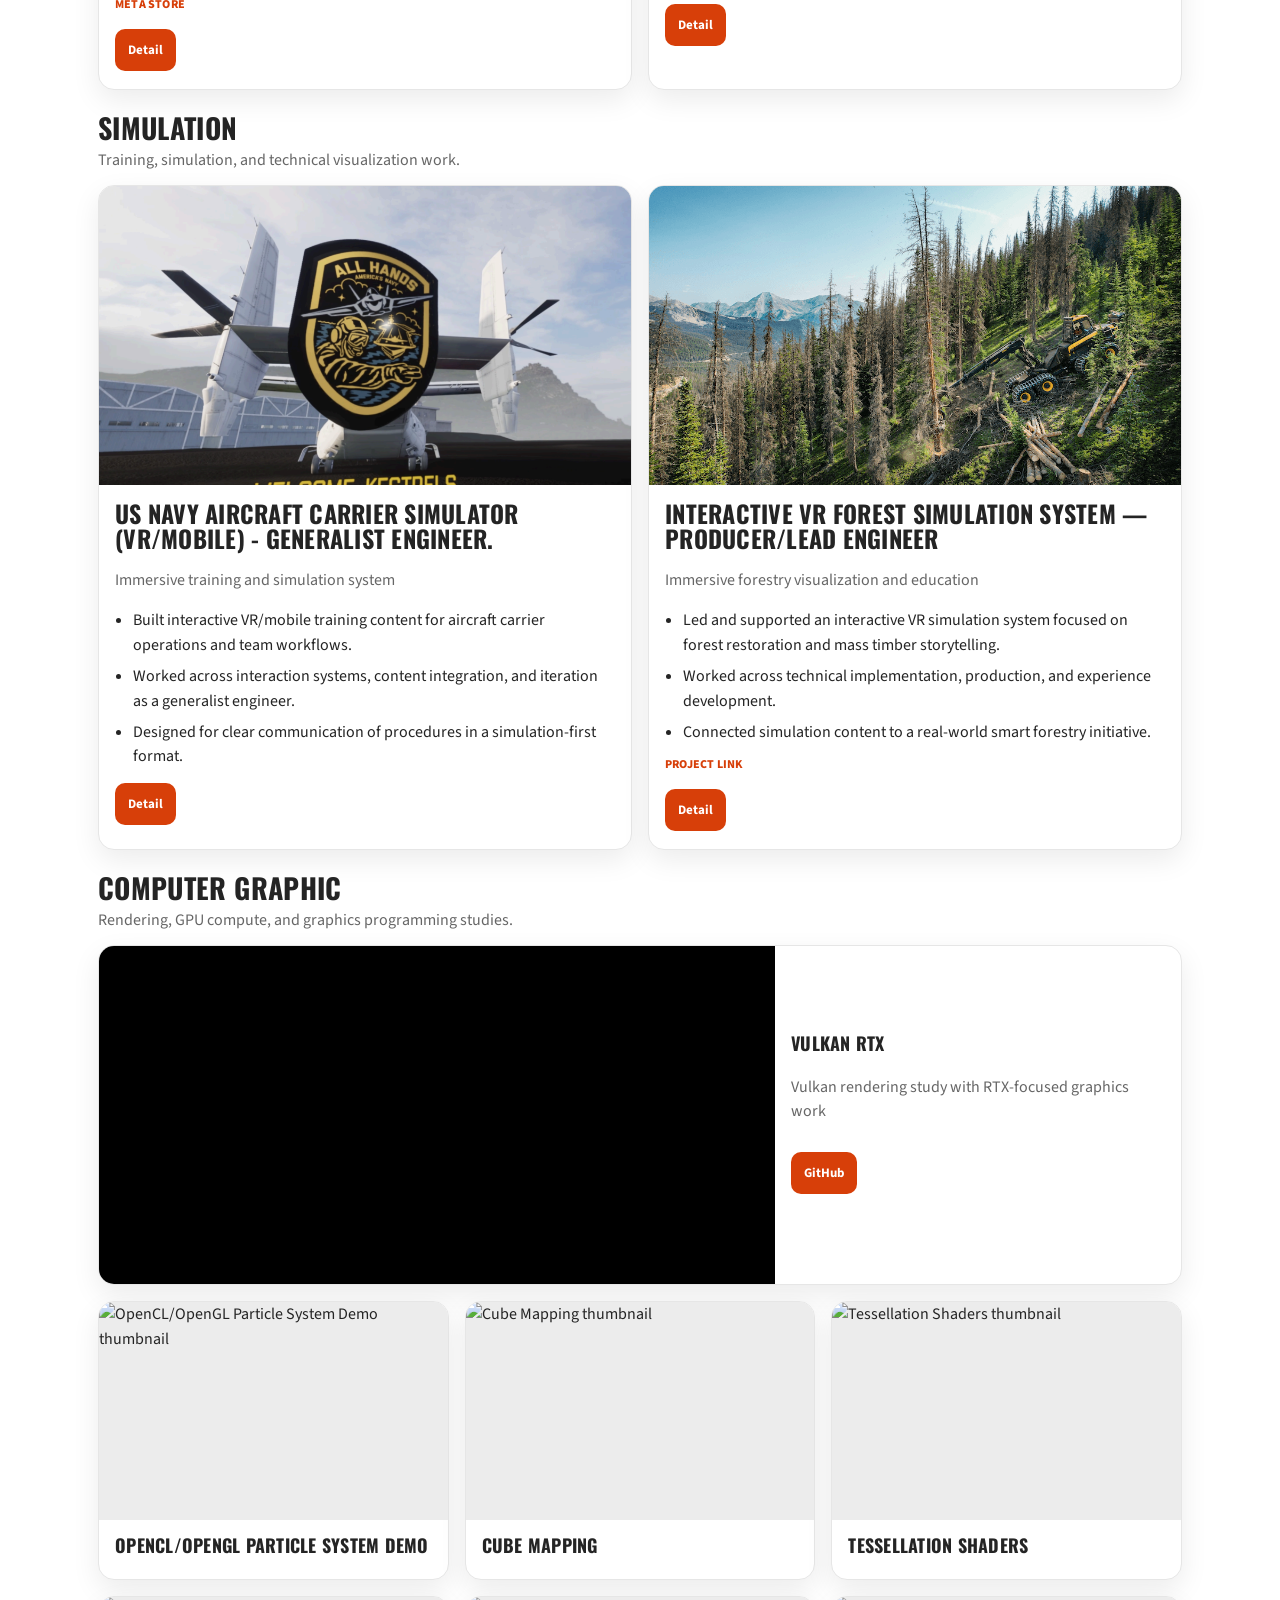
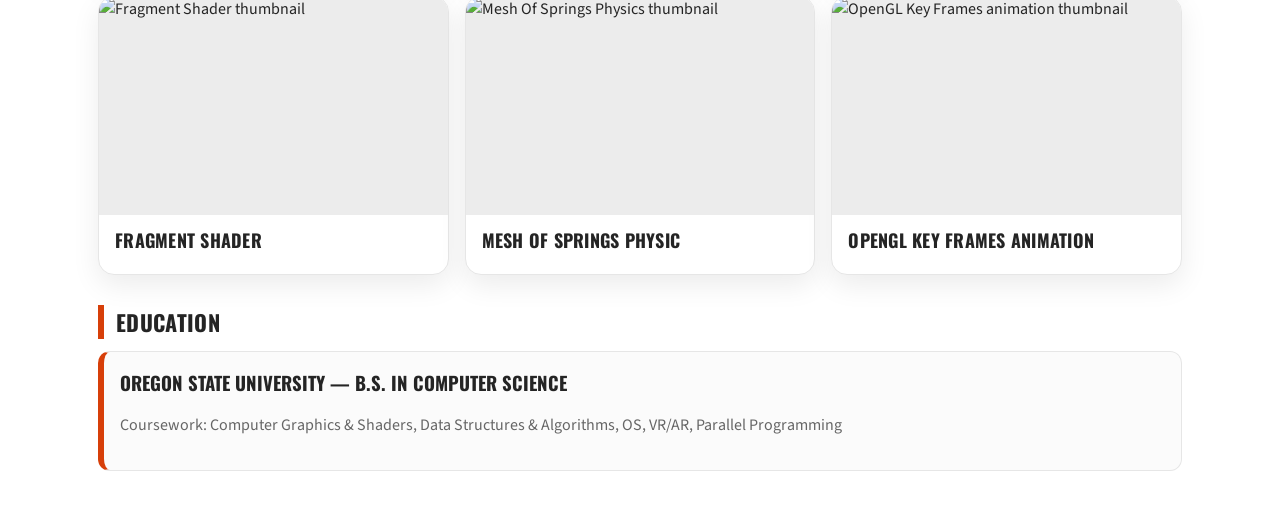
==== commit 0896c47d: "Add Vulkan project" ====
--- a/index.html
+++ b/index.html
@@ -191,6 +191,21 @@
           <p class="projectGroup__desc">Rendering, GPU compute, and graphics programming studies.</p>
         </div>
         <div class="cards cards--cg">
+          <article class="card cgCard cgCard--featured" data-video-card>
+            <div class="card__media videoCard__media">
+              <video class="videoCard__video" preload="metadata" playsinline muted data-play-video aria-label="Vulkan RTX preview video">
+                <source src="assets/Vulkan%20RTX.mp4" type="video/mp4" />
+                Your browser does not support the video tag.
+              </video>
+            </div>
+            <div class="card__body">
+              <h3>Vulkan RTX</h3>
+              <p class="muted">Vulkan rendering study with RTX-focused graphics work</p>
+              <div class="card__links">
+                <a class="btn btn--primary btn--sm" href="https://github.com/lch9527/Vulkan" target="_blank" rel="noreferrer">GitHub</a>
+              </div>
+            </div>
+          </article>
           <a class="card cgCard" href="https://www.youtube.com/watch?v=iOaC6tPG8SM&list=PLngfIC9sk0AeKWDF8yO30kBgFdPRiowDH&index=3" target="_blank" rel="noreferrer">
             <div class="card__media"><img src="https://img.youtube.com/vi/iOaC6tPG8SM/hqdefault.jpg" alt="OpenCL/OpenGL Particle System Demo thumbnail" /></div>
             <div class="card__body"><h3>OpenCL/OpenGL Particle System Demo</h3></div>
--- a/styles.css
+++ b/styles.css
@@ -186,6 +186,28 @@
 .cgCard:hover{transform:translateY(-3px);box-shadow:0 14px 30px rgba(0,0,0,.11);text-decoration:none}
 .cgCard .card__media{aspect-ratio:16/10}
 .cgCard h3{font-size:18px}
+.cgCard--featured{
+  grid-column:1 / -1;
+  display:grid;
+  grid-template-columns:minmax(0,1.25fr) minmax(0,.75fr);
+}
+.cgCard--featured .card__media{
+  aspect-ratio:auto;
+  min-height:260px;
+}
+.cgCard--featured .card__body{
+  display:flex;
+  flex-direction:column;
+  justify-content:center;
+}
+.videoCard__media{background:#000}
+.videoCard__video{
+  width:100%;
+  height:100%;
+  border:0;
+  object-fit:cover;
+  cursor:pointer;
+}
 
 .edu{
   margin-top:12px;
@@ -232,6 +254,7 @@
   .detail__grid{grid-template-columns:1fr}
   .project--featured{grid-template-columns:1fr}
   .project--featured .card__media{min-height:240px}
+  .cgCard--featured{grid-template-columns:1fr}
 }
 
 @media (max-width: 620px){
@@ -244,3 +267,13 @@
   .projectGroup__title{font-size:24px}
   .card h3{font-size:20px}
 }
+
+
+/* Detail page cleanup */
+.detail__head{align-items:flex-end}
+.detail__head > h1, .detail__head > p{margin:0}
+.mediaBox{background:#fff}
+.mediaBox iframe,.mediaBox video,.mediaBox img{display:block;width:100%;min-height:360px;height:360px}
+.textBlock--underMedia{margin:0;border-radius:0;border-left:0;border-top:1px solid var(--border);background:#fafafa;padding:16px 18px}
+.textBlock--underMedia h4{font-size:20px}
+@media (max-width: 920px){.mediaBox iframe,.mediaBox video,.mediaBox img{height:300px;min-height:300px}}
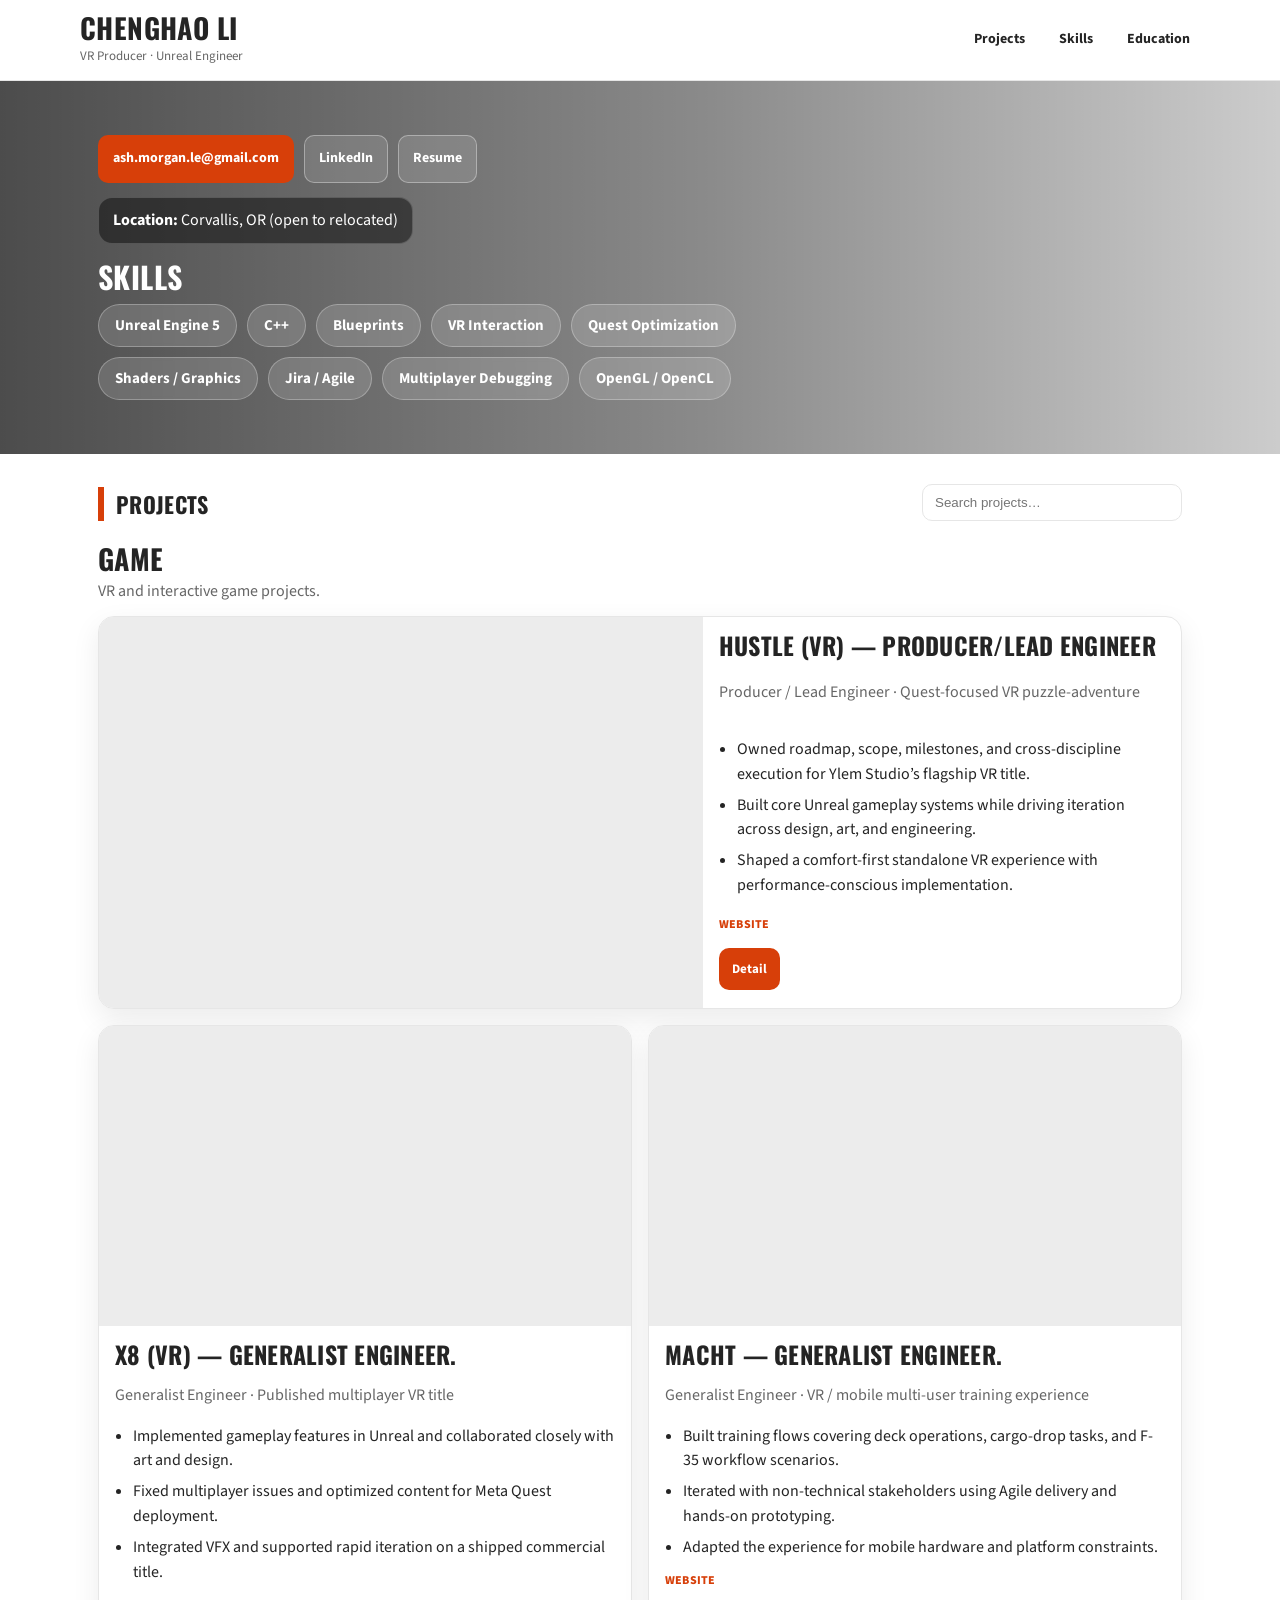
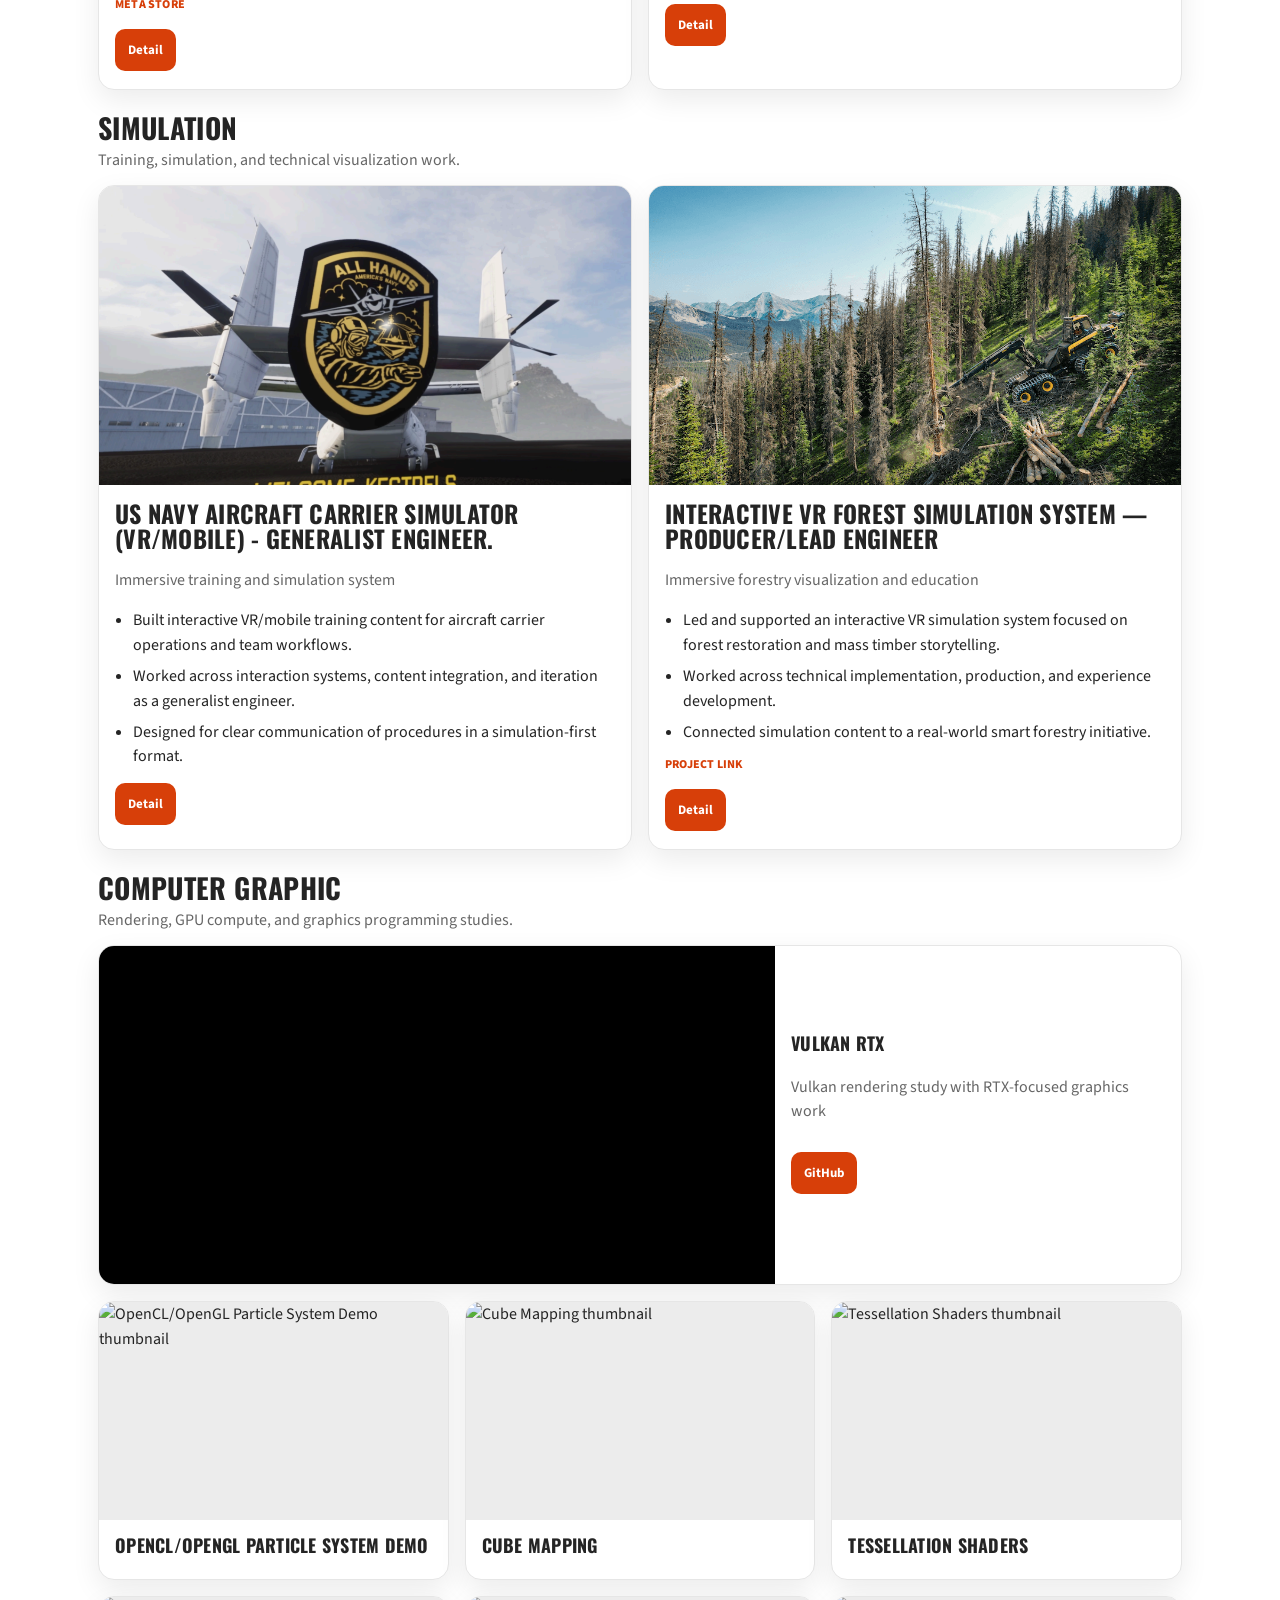
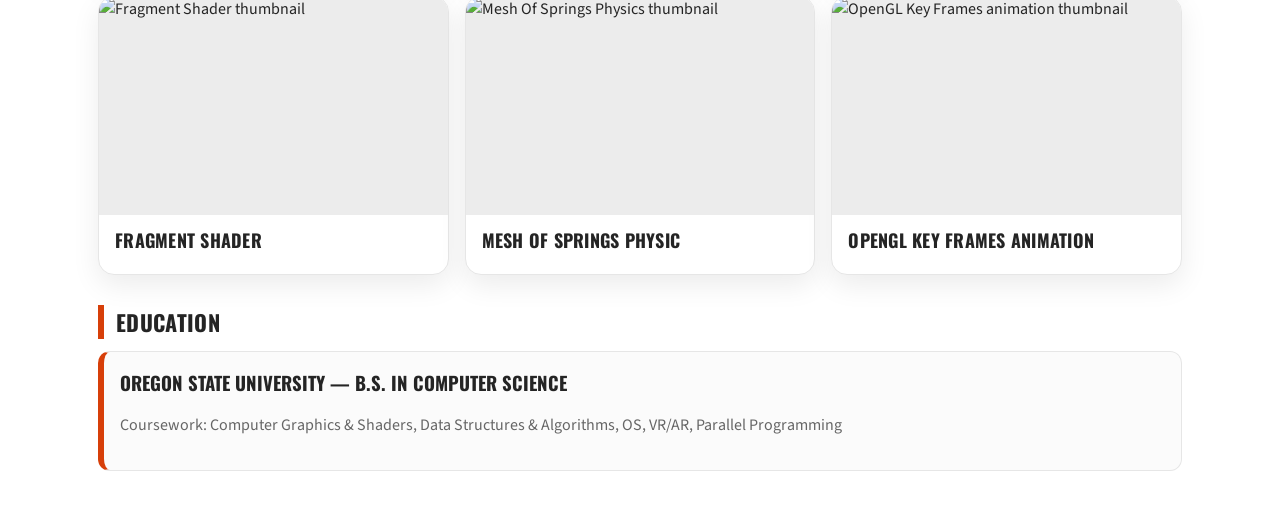
==== commit 66f7579b: "add resume" ====
--- a/index.html
+++ b/index.html
@@ -34,6 +34,7 @@
         <div class="hero__actions">
           <a class="btn btn--primary" href="mailto:ash.morgan.le@gmail.com">ash.morgan.le@gmail.com</a>
           <a class="btn btn--ghost" href="https://www.linkedin.com/in/chenghao-li-lch9527/" target="_blank" rel="noreferrer">LinkedIn</a>
+          <a class="btn btn--ghost" href="assets/Chenghao_Li_Resume.pdf" download>Resume</a>
         </div>
 
         <div class="hero__meta hero__meta--compact">
